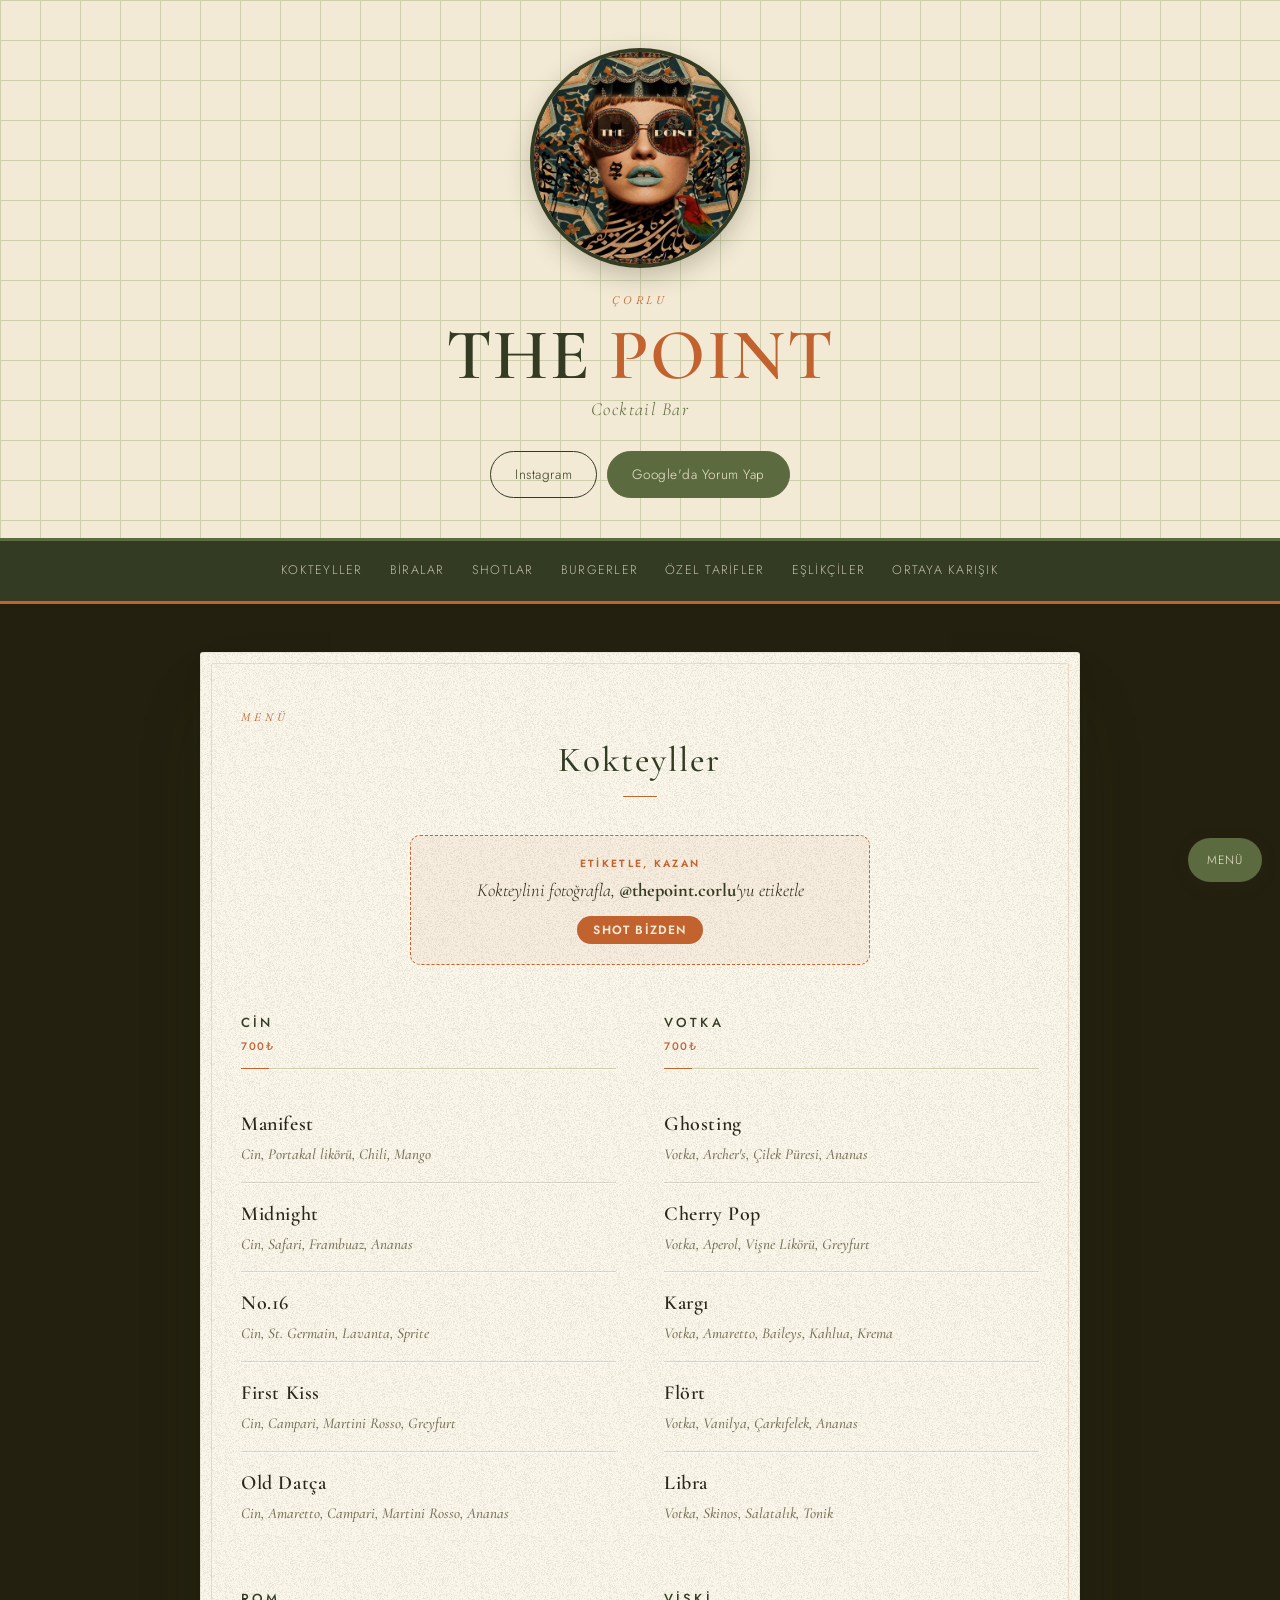
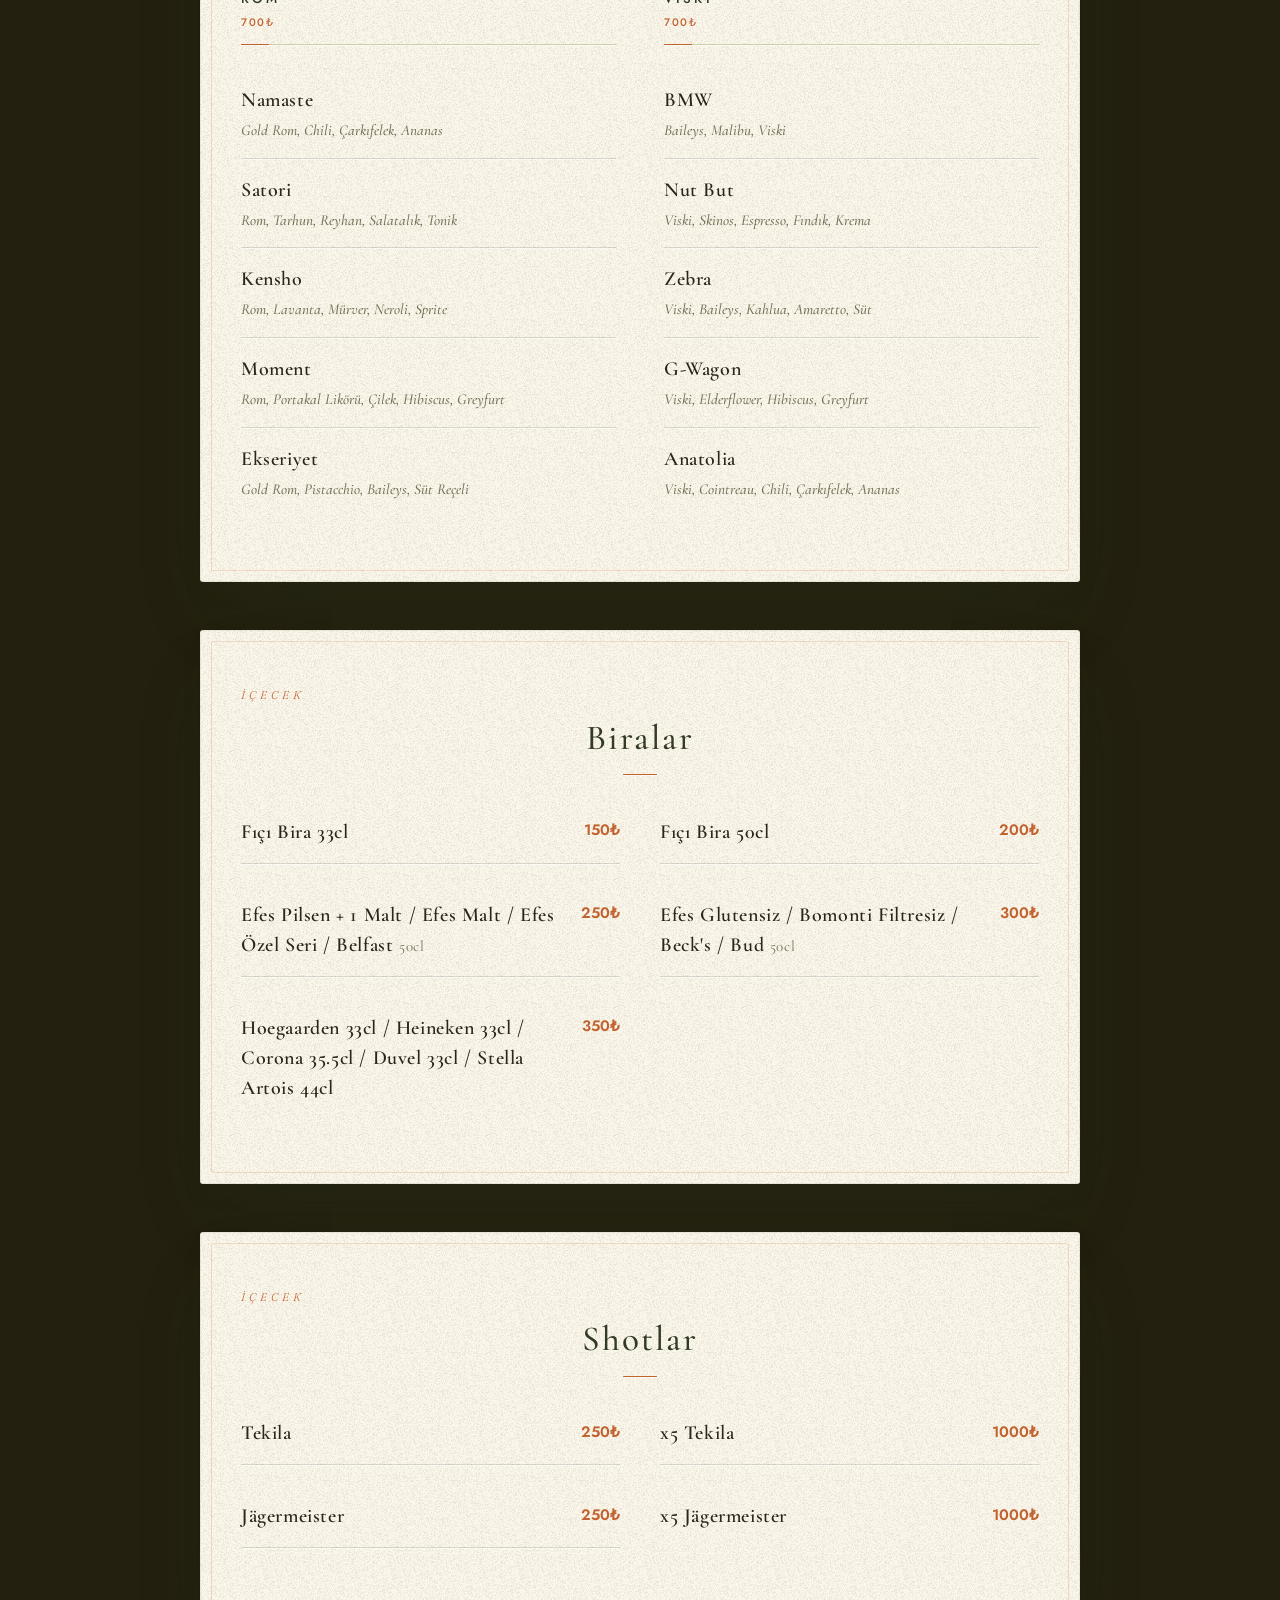
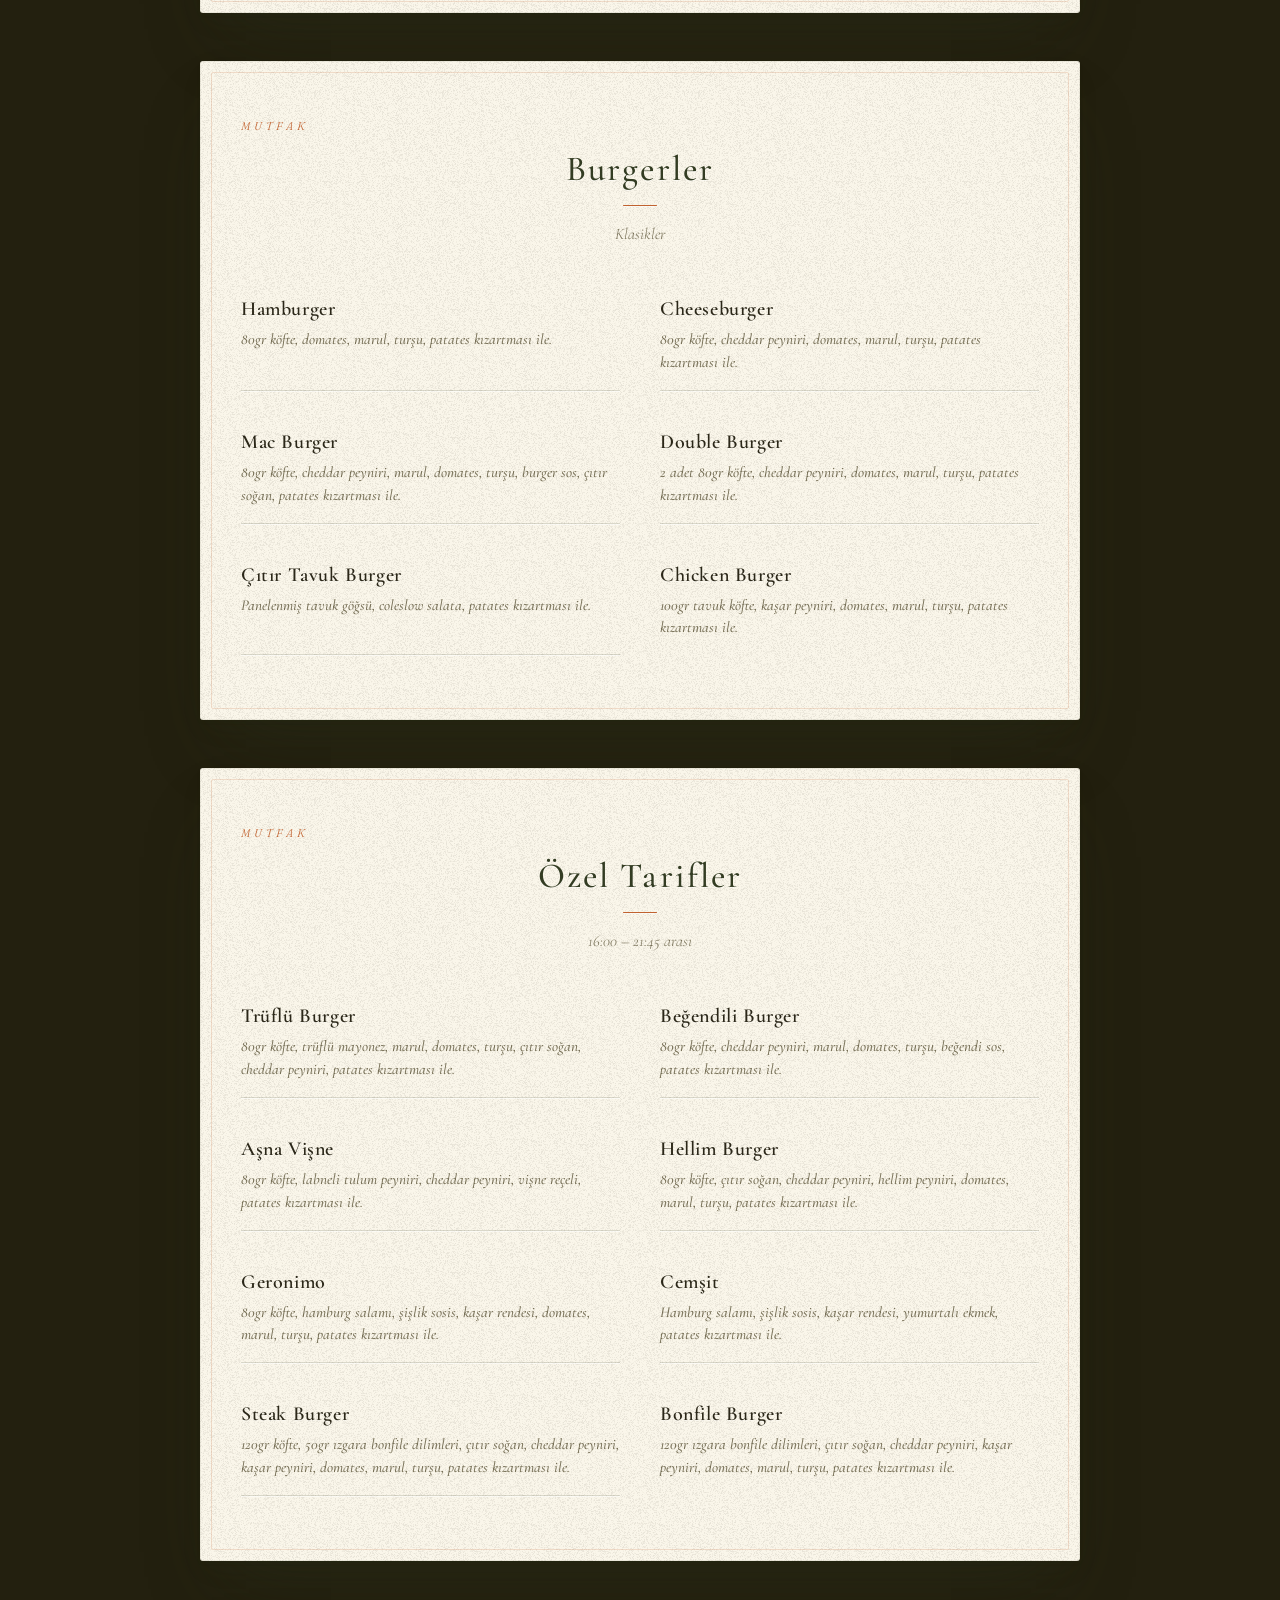
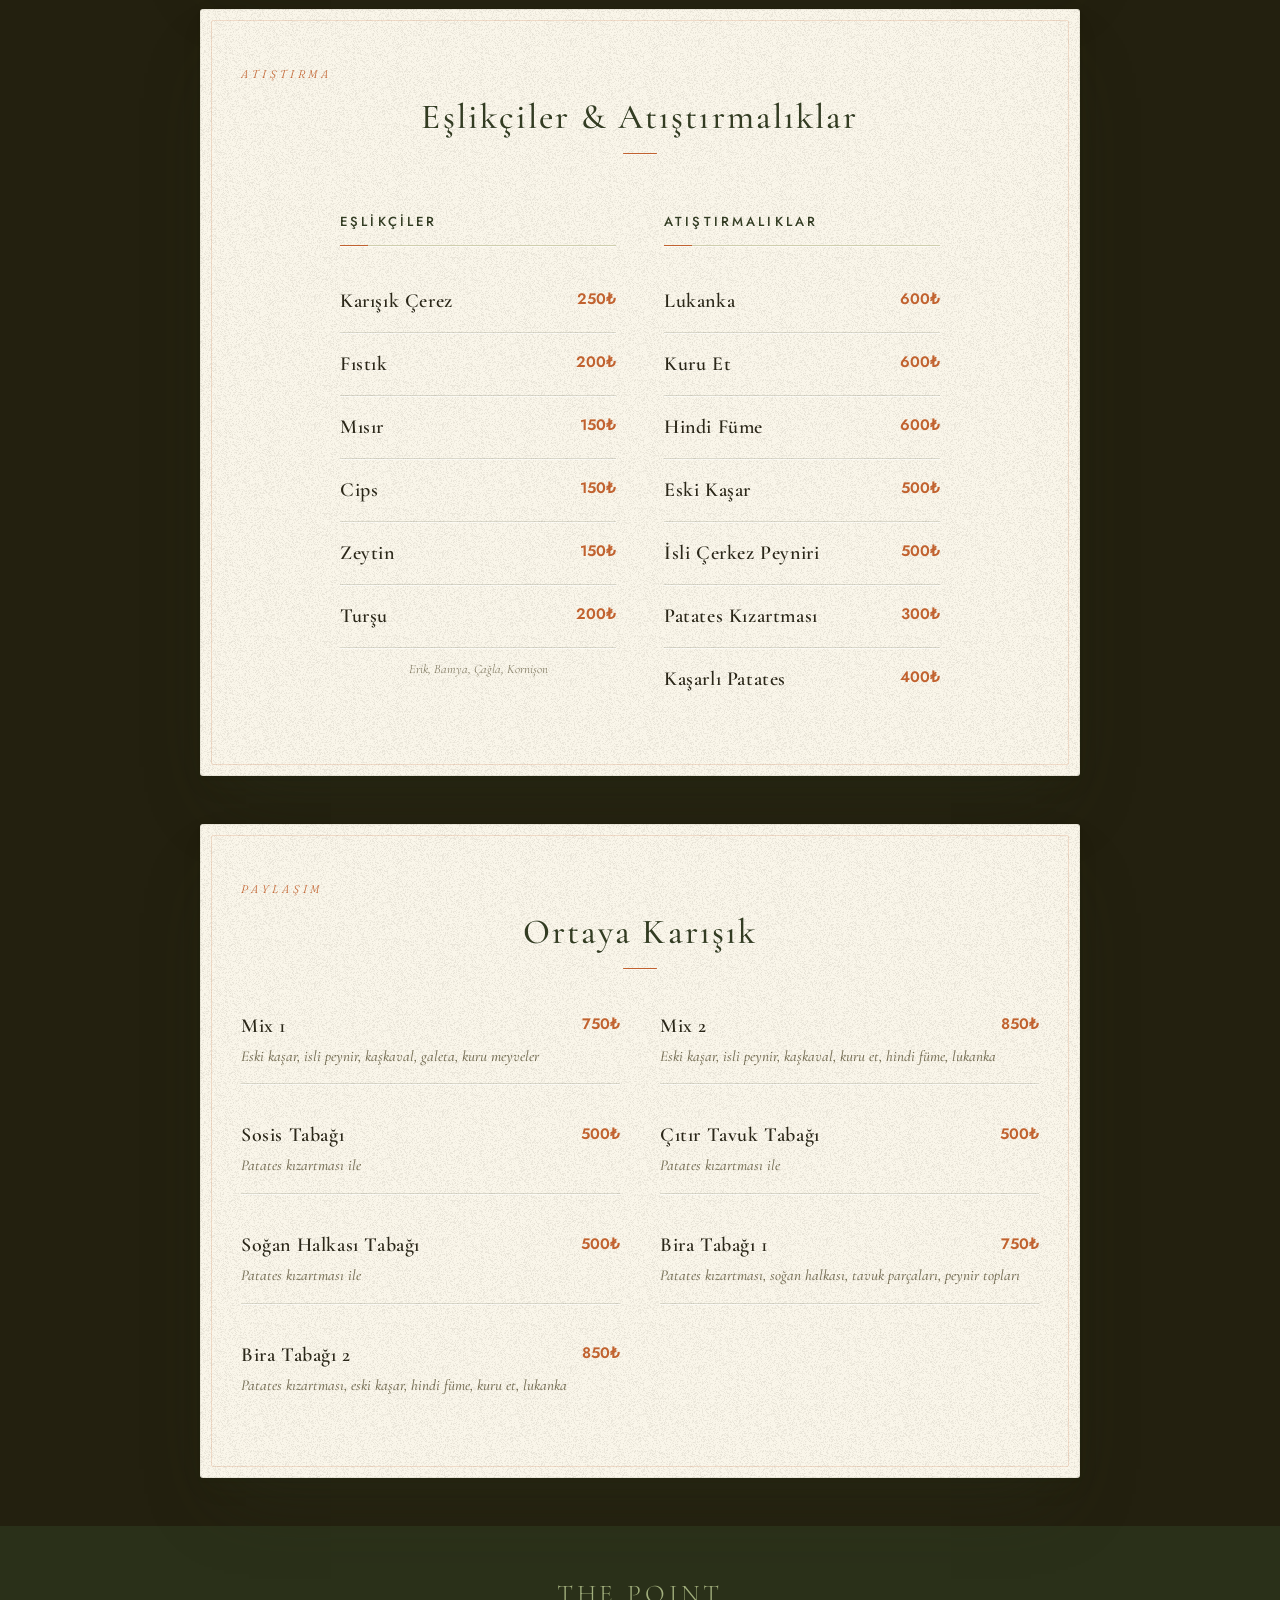
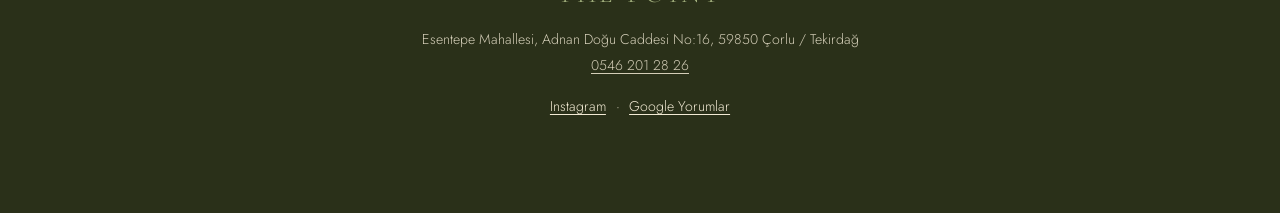
==== index.html @ b019fc1b "Instagram etiketleme satirini dikkat cekici rozet haline getir" ====
<!DOCTYPE html>
<html lang="tr">
<head>
<meta charset="UTF-8">
<meta name="viewport" content="width=device-width, initial-scale=1.0">
<title>The Point | Çorlu</title>
<meta name="description" content="The Point Cocktail Bar - Çorlu. Menü, kokteyller ve burgerler.">
<link rel="icon" type="image/jpeg" href="images/favicon-180.jpg">
<link rel="apple-touch-icon" href="images/favicon-180.jpg">
<link rel="preconnect" href="https://fonts.googleapis.com">
<link rel="preconnect" href="https://fonts.gstatic.com" crossorigin>
<link href="https://fonts.googleapis.com/css2?family=Cormorant+Garamond:wght@500;600;700&family=Fraunces:ital,wght@1,500&family=Jost:wght@300;400;500;600&display=swap" rel="stylesheet">
<link rel="stylesheet" href="style.css">
</head>
<body>

<header class="hero">
  <div class="hero-inner">
    <img class="hero-logo" src="images/logo-512.jpg" alt="The Point Cocktail Bar logosu" width="220" height="220">
    <p class="eyebrow">Çorlu</p>
    <h1>THE <span>POINT</span></h1>
    <p class="tagline">Cocktail Bar</p>
    <div class="hero-links">
      <a href="https://www.instagram.com/thepoint.corlu" target="_blank" rel="noopener" class="pill">Instagram</a>
      <a href="https://www.google.com/maps?cid=3169288846046193105" target="_blank" rel="noopener" class="pill pill-gold">Google'da Yorum Yap</a>
    </div>
  </div>
</header>

<nav class="menu-nav" id="menu-nav">
  <a href="#kokteyller">Kokteyller</a>
  <a href="#biralar">Biralar</a>
  <a href="#shotlar">Shotlar</a>
  <a href="#burgerler">Burgerler</a>
  <a href="#ozel-tarifler">Özel Tarifler</a>
  <a href="#atistirmalik">Eşlikçiler</a>
  <a href="#karisik">Ortaya Karışık</a>
</nav>

<main>

  <section id="kokteyller" class="menu-section menu-card">
    <p class="eyebrow section-eyebrow">Menü</p>
    <h2>Kokteyller</h2>

    <a class="ig-callout" href="https://www.instagram.com/thepoint.corlu" target="_blank" rel="noopener">
      <span class="ig-callout-kicker">Etiketle, Kazan</span>
      <span class="ig-callout-main">Kokteylini fotoğrafla, <strong>@thepoint.corlu</strong>'yu etiketle</span>
      <span class="ig-callout-prize">Shot bizden</span>
    </a>

    <div class="cat-grid">
      <div class="cat">
        <h3>Cin <span class="cat-price">700₺</span></h3>
        <div class="item"><h4>Manifest</h4><p>Cin, Portakal likörü, Chili, Mango</p></div>
        <div class="item"><h4>Midnight</h4><p>Cin, Safari, Frambuaz, Ananas</p></div>
        <div class="item"><h4>No.16</h4><p>Cin, St. Germain, Lavanta, Sprite</p></div>
        <div class="item"><h4>First Kiss</h4><p>Cin, Campari, Martini Rosso, Greyfurt</p></div>
        <div class="item"><h4>Old Datça</h4><p>Cin, Amaretto, Campari, Martini Rosso, Ananas</p></div>
      </div>

      <div class="cat">
        <h3>Votka <span class="cat-price">700₺</span></h3>
        <div class="item"><h4>Ghosting</h4><p>Votka, Archer's, Çilek Püresi, Ananas</p></div>
        <div class="item"><h4>Cherry Pop</h4><p>Votka, Aperol, Vişne Likörü, Greyfurt</p></div>
        <div class="item"><h4>Kargı</h4><p>Votka, Amaretto, Baileys, Kahlua, Krema</p></div>
        <div class="item"><h4>Flört</h4><p>Votka, Vanilya, Çarkıfelek, Ananas</p></div>
        <div class="item"><h4>Libra</h4><p>Votka, Skinos, Salatalık, Tonik</p></div>
      </div>

      <div class="cat">
        <h3>Rom <span class="cat-price">700₺</span></h3>
        <div class="item"><h4>Namaste</h4><p>Gold Rom, Chili, Çarkıfelek, Ananas</p></div>
        <div class="item"><h4>Satori</h4><p>Rom, Tarhun, Reyhan, Salatalık, Tonik</p></div>
        <div class="item"><h4>Kensho</h4><p>Rom, Lavanta, Mürver, Neroli, Sprite</p></div>
        <div class="item"><h4>Moment</h4><p>Rom, Portakal Likörü, Çilek, Hibiscus, Greyfurt</p></div>
        <div class="item"><h4>Ekseriyet</h4><p>Gold Rom, Pistacchio, Baileys, Süt Reçeli</p></div>
      </div>

      <div class="cat">
        <h3>Viski <span class="cat-price">700₺</span></h3>
        <div class="item"><h4>BMW</h4><p>Baileys, Malibu, Viski</p></div>
        <div class="item"><h4>Nut But</h4><p>Viski, Skinos, Espresso, Fındık, Krema</p></div>
        <div class="item"><h4>Zebra</h4><p>Viski, Baileys, Kahlua, Amaretto, Süt</p></div>
        <div class="item"><h4>G-Wagon</h4><p>Viski, Elderflower, Hibiscus, Greyfurt</p></div>
        <div class="item"><h4>Anatolia</h4><p>Viski, Cointreau, Chili, Çarkıfelek, Ananas</p></div>
      </div>
    </div>
  </section>

  <section id="biralar" class="menu-section menu-card">
    <p class="eyebrow section-eyebrow">İçecek</p>
    <h2>Biralar</h2>
    <div class="list-grid">
      <div class="item item-row"><h4>Fıçı Bira 33cl</h4><span class="price">150₺</span></div>
      <div class="item item-row"><h4>Fıçı Bira 50cl</h4><span class="price">200₺</span></div>
      <div class="item item-row"><h4>Efes Pilsen + 1 Malt / Efes Malt / Efes Özel Seri / Belfast <small>50cl</small></h4><span class="price">250₺</span></div>
      <div class="item item-row"><h4>Efes Glutensiz / Bomonti Filtresiz / Beck's / Bud <small>50cl</small></h4><span class="price">300₺</span></div>
      <div class="item item-row"><h4>Hoegaarden 33cl / Heineken 33cl / Corona 35.5cl / Duvel 33cl / Stella Artois 44cl</h4><span class="price">350₺</span></div>
    </div>
  </section>

  <section id="shotlar" class="menu-section menu-card">
    <p class="eyebrow section-eyebrow">İçecek</p>
    <h2>Shotlar</h2>
    <div class="list-grid">
      <div class="item item-row"><h4>Tekila</h4><span class="price">250₺</span></div>
      <div class="item item-row"><h4>x5 Tekila</h4><span class="price">1000₺</span></div>
      <div class="item item-row"><h4>Jägermeister</h4><span class="price">250₺</span></div>
      <div class="item item-row"><h4>x5 Jägermeister</h4><span class="price">1000₺</span></div>
    </div>
  </section>

  <section id="burgerler" class="menu-section menu-card">
    <p class="eyebrow section-eyebrow">Mutfak</p>
    <h2>Burgerler</h2>
    <p class="section-sub">Klasikler</p>
    <div class="list-grid">
      <div class="item"><h4>Hamburger</h4><p>80gr köfte, domates, marul, turşu, patates kızartması ile.</p></div>
      <div class="item"><h4>Cheeseburger</h4><p>80gr köfte, cheddar peyniri, domates, marul, turşu, patates kızartması ile.</p></div>
      <div class="item"><h4>Mac Burger</h4><p>80gr köfte, cheddar peyniri, marul, domates, turşu, burger sos, çıtır soğan, patates kızartması ile.</p></div>
      <div class="item"><h4>Double Burger</h4><p>2 adet 80gr köfte, cheddar peyniri, domates, marul, turşu, patates kızartması ile.</p></div>
      <div class="item"><h4>Çıtır Tavuk Burger</h4><p>Panelenmiş tavuk göğsü, coleslow salata, patates kızartması ile.</p></div>
      <div class="item"><h4>Chicken Burger</h4><p>100gr tavuk köfte, kaşar peyniri, domates, marul, turşu, patates kızartması ile.</p></div>
    </div>
  </section>

  <section id="ozel-tarifler" class="menu-section menu-card">
    <p class="eyebrow section-eyebrow">Mutfak</p>
    <h2>Özel Tarifler</h2>
    <p class="section-sub">16:00 – 21:45 arası</p>
    <div class="list-grid">
      <div class="item"><h4>Trüflü Burger</h4><p>80gr köfte, trüflü mayonez, marul, domates, turşu, çıtır soğan, cheddar peyniri, patates kızartması ile.</p></div>
      <div class="item"><h4>Beğendili Burger</h4><p>80gr köfte, cheddar peyniri, marul, domates, turşu, beğendi sos, patates kızartması ile.</p></div>
      <div class="item"><h4>Aşna Vişne</h4><p>80gr köfte, labneli tulum peyniri, cheddar peyniri, vişne reçeli, patates kızartması ile.</p></div>
      <div class="item"><h4>Hellim Burger</h4><p>80gr köfte, çıtır soğan, cheddar peyniri, hellim peyniri, domates, marul, turşu, patates kızartması ile.</p></div>
      <div class="item"><h4>Geronimo</h4><p>80gr köfte, hamburg salamı, şişlik sosis, kaşar rendesi, domates, marul, turşu, patates kızartması ile.</p></div>
      <div class="item"><h4>Cemşit</h4><p>Hamburg salamı, şişlik sosis, kaşar rendesi, yumurtalı ekmek, patates kızartması ile.</p></div>
      <div class="item"><h4>Steak Burger</h4><p>120gr köfte, 50gr ızgara bonfile dilimleri, çıtır soğan, cheddar peyniri, kaşar peyniri, domates, marul, turşu, patates kızartması ile.</p></div>
      <div class="item"><h4>Bonfile Burger</h4><p>120gr ızgara bonfile dilimleri, çıtır soğan, cheddar peyniri, kaşar peyniri, domates, marul, turşu, patates kızartması ile.</p></div>
    </div>
  </section>

  <section id="atistirmalik" class="menu-section menu-card">
    <p class="eyebrow section-eyebrow">Atıştırma</p>
    <h2>Eşlikçiler &amp; Atıştırmalıklar</h2>
    <div class="cat-grid two-col">
      <div class="cat">
        <h3>Eşlikçiler</h3>
        <div class="item item-row"><h4>Karışık Çerez</h4><span class="price">250₺</span></div>
        <div class="item item-row"><h4>Fıstık</h4><span class="price">200₺</span></div>
        <div class="item item-row"><h4>Mısır</h4><span class="price">150₺</span></div>
        <div class="item item-row"><h4>Cips</h4><span class="price">150₺</span></div>
        <div class="item item-row"><h4>Zeytin</h4><span class="price">150₺</span></div>
        <div class="item item-row"><h4>Turşu</h4><span class="price">200₺</span></div>
        <p class="section-sub" style="margin-top:0.75rem;font-size:0.8rem;">Erik, Bamya, Çağla, Kornişon</p>
      </div>
      <div class="cat">
        <h3>Atıştırmalıklar</h3>
        <div class="item item-row"><h4>Lukanka</h4><span class="price">600₺</span></div>
        <div class="item item-row"><h4>Kuru Et</h4><span class="price">600₺</span></div>
        <div class="item item-row"><h4>Hindi Füme</h4><span class="price">600₺</span></div>
        <div class="item item-row"><h4>Eski Kaşar</h4><span class="price">500₺</span></div>
        <div class="item item-row"><h4>İsli Çerkez Peyniri</h4><span class="price">500₺</span></div>
        <div class="item item-row"><h4>Patates Kızartması</h4><span class="price">300₺</span></div>
        <div class="item item-row"><h4>Kaşarlı Patates</h4><span class="price">400₺</span></div>
      </div>
    </div>
  </section>

  <section id="karisik" class="menu-section menu-card">
    <p class="eyebrow section-eyebrow">Paylaşım</p>
    <h2>Ortaya Karışık</h2>
    <div class="list-grid">
      <div class="item"><div class="item-row"><h4>Mix 1</h4><span class="price">750₺</span></div><p>Eski kaşar, isli peynir, kaşkaval, galeta, kuru meyveler</p></div>
      <div class="item"><div class="item-row"><h4>Mix 2</h4><span class="price">850₺</span></div><p>Eski kaşar, isli peynir, kaşkaval, kuru et, hindi füme, lukanka</p></div>
      <div class="item"><div class="item-row"><h4>Sosis Tabağı</h4><span class="price">500₺</span></div><p>Patates kızartması ile</p></div>
      <div class="item"><div class="item-row"><h4>Çıtır Tavuk Tabağı</h4><span class="price">500₺</span></div><p>Patates kızartması ile</p></div>
      <div class="item"><div class="item-row"><h4>Soğan Halkası Tabağı</h4><span class="price">500₺</span></div><p>Patates kızartması ile</p></div>
      <div class="item"><div class="item-row"><h4>Bira Tabağı 1</h4><span class="price">750₺</span></div><p>Patates kızartması, soğan halkası, tavuk parçaları, peynir topları</p></div>
      <div class="item"><div class="item-row"><h4>Bira Tabağı 2</h4><span class="price">850₺</span></div><p>Patates kızartması, eski kaşar, hindi füme, kuru et, lukanka</p></div>
    </div>
  </section>

</main>

<footer>
  <p class="footer-name">THE POINT</p>
  <p>Esentepe Mahallesi, Adnan Doğu Caddesi No:16, 59850 Çorlu / Tekirdağ</p>
  <p><a href="tel:+905462012826">0546 201 28 26</a></p>
  <div class="footer-links">
    <a href="https://www.instagram.com/thepoint.corlu" target="_blank" rel="noopener">Instagram</a>
    <span>·</span>
    <a href="https://www.google.com/maps?cid=3169288846046193105" target="_blank" rel="noopener">Google Yorumlar</a>
  </div>
</footer>

<a href="#menu-nav" class="back-top" aria-label="Menüye dön">Menü</a>

</body>
</html>
---- style.css ----
:root {
  --cream: #f2ead4;
  --grid-line: #cfceac;
  --olive: #5c6a3f;
  --olive-dark: #333c22;
  --olive-deep: #2a3019;
  --terracotta: #c1622f;
  --terracotta-bright: #d97a44;
  --sage: #b7c68f;
  --ink: #2b2718;
  --muted: #766f56;
  --table: #23200f;
  --table-light: #322c19;
}

* { box-sizing: border-box; margin: 0; padding: 0; }

html { scroll-behavior: smooth; }

body {
  background-color: var(--table);
  background-image: radial-gradient(ellipse 900px 700px at 50% 0%, var(--table-light), var(--table) 70%);
  background-attachment: fixed;
  color: var(--ink);
  font-family: 'Jost', sans-serif;
  font-weight: 300;
  line-height: 1.5;
  overflow-x: hidden;
}

h1, h2, h3, h4 {
  font-family: 'Cormorant Garamond', serif;
  font-weight: 600;
  letter-spacing: 0.02em;
}

a { color: inherit; text-decoration: none; }

img { max-width: 100%; display: block; }

/* Hero */
.hero {
  padding: 3rem 1.25rem 2.5rem;
  text-align: center;
  background-image:
    linear-gradient(var(--grid-line) 1px, transparent 1px),
    linear-gradient(90deg, var(--grid-line) 1px, transparent 1px);
  background-size: 40px 40px;
  background-color: var(--cream);
  border-bottom: 3px solid var(--olive);
}

.hero-inner { max-width: 640px; margin: 0 auto; }

.hero-logo {
  width: min(220px, 60vw);
  height: auto;
  aspect-ratio: 1 / 1;
  object-fit: cover;
  border-radius: 50%;
  border: 4px solid var(--olive-dark);
  box-shadow: 0 8px 24px rgba(43,39,24,0.25);
  margin: 0 auto 1.5rem;
}

.eyebrow {
  color: var(--terracotta);
  text-transform: uppercase;
  letter-spacing: 0.35em;
  font-size: 0.7rem;
  margin-bottom: 0.75rem;
  font-family: 'Fraunces', serif;
  font-style: italic;
}

.hero h1 {
  font-size: clamp(2.6rem, 11vw, 4.5rem);
  color: var(--olive-dark);
  line-height: 0.95;
}

.hero h1 span { color: var(--terracotta); }

.tagline {
  font-family: 'Cormorant Garamond', serif;
  font-style: italic;
  font-size: 1.15rem;
  color: var(--olive);
  margin-top: 0.4rem;
  letter-spacing: 0.08em;
}

.hero-links {
  margin-top: 1.75rem;
  display: flex;
  flex-wrap: wrap;
  gap: 0.65rem;
  justify-content: center;
}

.pill {
  padding: 0.75rem 1.5rem;
  border: 1.5px solid var(--olive-dark);
  border-radius: 999px;
  font-size: 0.85rem;
  letter-spacing: 0.04em;
  color: var(--olive-dark);
  background: transparent;
  transition: background 0.2s, color 0.2s;
  min-height: 44px;
  display: inline-flex;
  align-items: center;
}

.pill:hover, .pill:active { background: var(--olive-dark); color: var(--cream); }

.pill-gold {
  background: var(--olive);
  color: var(--cream);
  border-color: var(--olive);
}

.pill-gold:hover, .pill-gold:active { background: var(--olive-dark); border-color: var(--olive-dark); }

/* Nav */
.menu-nav {
  position: sticky;
  top: 0;
  z-index: 10;
  display: flex;
  gap: 1.5rem;
  justify-content: flex-start;
  align-items: center;
  flex-wrap: nowrap;
  overflow-x: auto;
  -webkit-overflow-scrolling: touch;
  padding: 0.9rem 1.25rem;
  background: var(--olive-dark);
  border-bottom: 3px solid var(--terracotta);
  font-size: 0.78rem;
  text-transform: uppercase;
  letter-spacing: 0.1em;
  scrollbar-width: none;
}

@media (min-width: 700px) {
  .menu-nav { justify-content: center; }
}

.menu-nav::-webkit-scrollbar { display: none; }

.menu-nav a {
  color: var(--cream);
  opacity: 0.75;
  transition: opacity 0.2s, color 0.2s;
  white-space: nowrap;
  padding: 0.4rem 0.1rem;
}

.menu-nav a:hover, .menu-nav a:active { opacity: 1; color: var(--cream); }

/* Sections */
.menu-section {
  padding: 3rem 1.25rem;
  max-width: 1000px;
  margin: 0 auto;
  scroll-margin-top: 6.5rem;
}

.menu-section h2 {
  font-size: clamp(1.7rem, 6vw, 2.2rem);
  color: var(--olive-dark);
  text-align: center;
  margin-bottom: 0.4rem;
  position: relative;
  padding-bottom: 0.6rem;
}

.menu-section h2::after {
  content: "";
  display: block;
  width: 50px;
  height: 3px;
  background: var(--terracotta);
  margin: 0.6rem auto 0;
  border-radius: 2px;
}

.section-sub {
  text-align: center;
  color: var(--muted);
  font-style: italic;
  font-family: 'Cormorant Garamond', serif;
  margin-bottom: 2rem;
}

.ig-callout {
  display: flex;
  flex-direction: column;
  align-items: center;
  gap: 0.4rem;
  text-align: center;
  margin: 1.75rem auto 0;
  max-width: 460px;
  padding: 1.25rem 1.75rem;
  border: 1px dashed var(--terracotta);
  border-radius: 10px;
  background: rgba(193, 98, 47, 0.06);
  text-decoration: none;
  transition: background 0.2s, border-style 0.2s, transform 0.2s;
}

.ig-callout:hover {
  background: rgba(193, 98, 47, 0.11);
  border-style: solid;
  transform: translateY(-1px);
}

.ig-callout-kicker {
  font-family: 'Jost', sans-serif;
  font-weight: 600;
  font-size: 0.65rem;
  letter-spacing: 0.22em;
  text-transform: uppercase;
  color: var(--terracotta);
}

.ig-callout-main {
  font-family: 'Cormorant Garamond', serif;
  font-style: italic;
  font-size: 1.15rem;
  color: var(--ink);
  line-height: 1.4;
}

.ig-callout-main strong {
  font-style: normal;
  font-weight: 700;
  color: var(--olive-dark);
}

.ig-callout-prize {
  font-family: 'Jost', sans-serif;
  font-weight: 600;
  font-size: 0.75rem;
  letter-spacing: 0.1em;
  text-transform: uppercase;
  color: var(--cream);
  background: var(--terracotta);
  padding: 0.3rem 1rem;
  border-radius: 999px;
  margin-top: 0.4rem;
}

.cat-grid {
  display: grid;
  grid-template-columns: repeat(auto-fit, minmax(260px, 1fr));
  gap: 2rem;
  margin-top: 2.25rem;
}

.cat-grid.two-col { grid-template-columns: 1fr; max-width: 600px; margin-left: auto; margin-right: auto; }

@media (min-width: 480px) {
  .cat-grid.two-col { grid-template-columns: repeat(2, minmax(200px, 1fr)); }
}

.cat {
  background: var(--cream);
  border: 1.5px solid var(--olive);
  border-radius: 12px;
  padding: 1.25rem 1.4rem;
}

.cat h3 {
  color: var(--olive-dark);
  font-size: 1.25rem;
  border-bottom: 1px dashed var(--grid-line);
  padding-bottom: 0.5rem;
  margin-bottom: 0.75rem;
  display: flex;
  align-items: baseline;
  justify-content: space-between;
  gap: 0.5rem;
}

.cat-price {
  font-family: 'Jost', sans-serif;
  font-weight: 500;
  font-size: 0.8rem;
  color: var(--terracotta);
  border: 1px solid var(--terracotta);
  border-radius: 999px;
  padding: 0.15rem 0.6rem;
  white-space: nowrap;
}

.item-row {
  display: flex;
  align-items: flex-start;
  justify-content: space-between;
  gap: 0.75rem;
}

.price { padding-top: 0.15rem; }

.item-row h4 { flex: 1; }

.price {
  font-family: 'Jost', sans-serif;
  font-weight: 600;
  color: var(--terracotta);
  font-size: 0.95rem;
  white-space: nowrap;
}

.item h4 small { font-weight: 400; color: var(--muted); font-size: 0.75em; }

.list-grid {
  display: grid;
  grid-template-columns: repeat(auto-fit, minmax(270px, 1fr));
  gap: 1.25rem 2.5rem;
  margin-top: 1rem;
}

.item { padding: 0.55rem 0; border-bottom: 1px dashed var(--grid-line); }
.cat .item:last-child, .list-grid .item:last-child { border-bottom: none; }

.item h4 {
  color: var(--ink);
  font-size: 1.1rem;
  font-weight: 600;
}

.item p {
  color: var(--muted);
  font-size: 0.87rem;
  margin-top: 0.15rem;
}

.cat .item p { margin-top: 0; }

/* Footer */
footer {
  text-align: center;
  padding: 2.75rem 1.25rem 6rem;
  color: var(--cream);
  background: var(--olive-deep);
  font-size: 0.88rem;
}

.footer-name {
  font-family: 'Cormorant Garamond', serif;
  color: var(--sage);
  font-size: 1.6rem;
  letter-spacing: 0.15em;
  margin-bottom: 1rem;
}

footer p { opacity: 0.85; margin-top: 0.3rem; }

footer a { text-decoration: underline; text-underline-offset: 3px; opacity: 1; }

.footer-links {
  margin-top: 1.25rem;
  display: flex;
  gap: 0.6rem;
  justify-content: center;
  flex-wrap: wrap;
}

.back-top {
  position: fixed;
  bottom: 1.1rem;
  right: 1.1rem;
  background: var(--olive);
  color: var(--cream);
  padding: 0.65rem 1.2rem;
  border-radius: 999px;
  font-size: 0.75rem;
  text-transform: uppercase;
  letter-spacing: 0.08em;
  box-shadow: 0 4px 14px rgba(43,39,24,0.35);
  min-height: 44px;
  display: inline-flex;
  align-items: center;
}

/* Menu card: paper texture, engraved rules, soft elevation */
.menu-card {
  --paper: #faf6ea;
  background-color: var(--paper);
  background-image: url("[data-uri]");
  background-repeat: repeat;
  background-size: 128px 128px;
  max-width: 880px;
  margin: 3rem auto;
  padding: 3.5rem 2.5rem 4rem;
  border-radius: 3px;
  border: 1px solid rgba(51, 60, 34, 0.08);
  box-shadow:
    0 2px 4px rgba(42, 48, 25, 0.06),
    0 12px 24px -8px rgba(42, 48, 25, 0.16),
    0 40px 70px -24px rgba(42, 48, 25, 0.38);
  position: relative;
}

.menu-card::before {
  content: "";
  position: absolute;
  inset: 10px;
  border: 1px solid rgba(193, 98, 47, 0.18);
  border-radius: 2px;
  pointer-events: none;
}

.menu-card .section-eyebrow {
  margin-bottom: 0.5rem;
}

.menu-card h2 {
  font-weight: 500;
  letter-spacing: 0.06em;
  text-shadow: 0 1px 0 rgba(255, 255, 255, 0.5);
}

.menu-card h2::after {
  width: 34px;
  height: 1px;
  background: var(--terracotta);
  box-shadow: 0 1px 0 rgba(255, 255, 255, 0.55);
}

.menu-card .section-sub {
  max-width: 420px;
  margin-left: auto;
  margin-right: auto;
}

.menu-card .cat-grid { gap: 3rem 3rem; margin-top: 3rem; }

.menu-card .cat {
  background: transparent;
  border: none;
  border-radius: 0;
  padding: 0;
}

.menu-card .cat h3 {
  display: block;
  border-bottom: none;
  text-transform: uppercase;
  font-family: 'Jost', sans-serif;
  font-weight: 500;
  font-size: 0.82rem;
  letter-spacing: 0.24em;
  color: var(--olive-dark);
  padding-bottom: 0.9rem;
  margin-bottom: 1.5rem;
  position: relative;
  text-shadow: 0 1px 0 rgba(255, 255, 255, 0.5);
}

.menu-card .cat h3::after {
  content: "";
  position: absolute;
  left: 0;
  bottom: 0;
  width: 100%;
  height: 1px;
  background: linear-gradient(90deg, var(--terracotta) 0%, var(--terracotta) 28px, var(--grid-line) 28px, var(--grid-line) 100%);
  box-shadow: 0 1px 0 rgba(255, 255, 255, 0.6);
}

.menu-card .cat-price {
  border: none;
  padding: 0;
  font-size: 0.68rem;
  letter-spacing: 0.16em;
  text-transform: uppercase;
  color: var(--terracotta);
  font-weight: 500;
  display: block;
  margin-top: 0.35rem;
}

.menu-card .item {
  border-bottom: 1px solid rgba(51, 60, 34, 0.16);
  box-shadow: 0 1px 0 rgba(255, 255, 255, 0.55);
  padding: 1rem 0;
  transition: padding-left 0.25s ease;
}

.menu-card .item:last-child { border-bottom: none; box-shadow: none; }

.menu-card .item h4 {
  font-family: 'Cormorant Garamond', serif;
  font-size: 1.25rem;
  font-weight: 600;
  letter-spacing: 0.03em;
  color: var(--ink);
  text-shadow: 0 1px 0 rgba(255, 255, 255, 0.4);
}

.menu-card .item p {
  font-family: 'Cormorant Garamond', serif;
  font-style: italic;
  font-weight: 500;
  color: var(--muted);
  font-size: 0.95rem;
  margin-top: 0.25rem;
}

@media (max-width: 640px) {
  .menu-card {
    margin: 2rem 0.75rem;
    padding: 2.5rem 1.5rem 3rem;
    box-shadow:
      0 2px 4px rgba(42, 48, 25, 0.06),
      0 8px 18px -6px rgba(42, 48, 25, 0.16),
      0 28px 50px -20px rgba(42, 48, 25, 0.34);
  }
  .menu-card::before { inset: 6px; }
}

@media (max-width: 420px) {
  .hero { padding: 2.25rem 1rem 2rem; }
  .menu-section { padding: 2.25rem 1rem; }
  .cat { padding: 1rem 1.1rem; }
  .hero-links { gap: 0.5rem; }
  .pill { padding: 0.7rem 1.2rem; font-size: 0.8rem; }
}
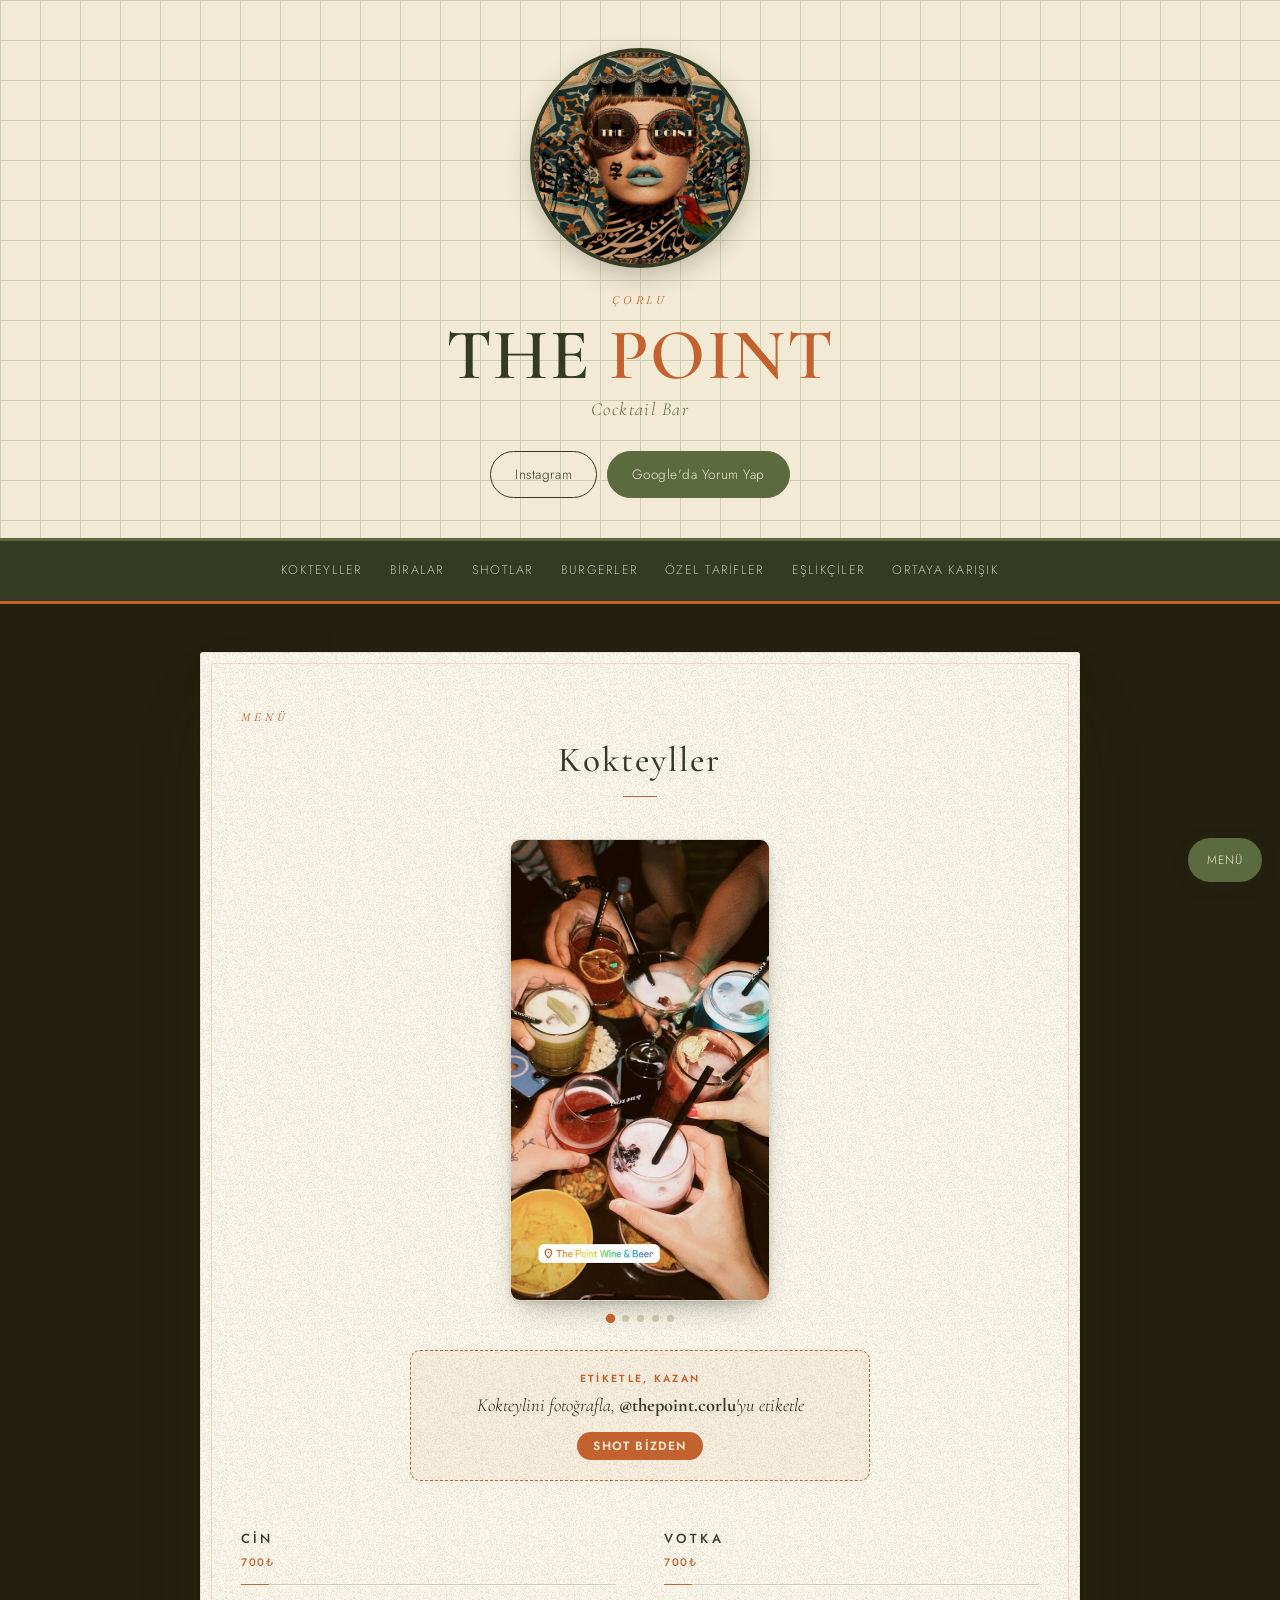
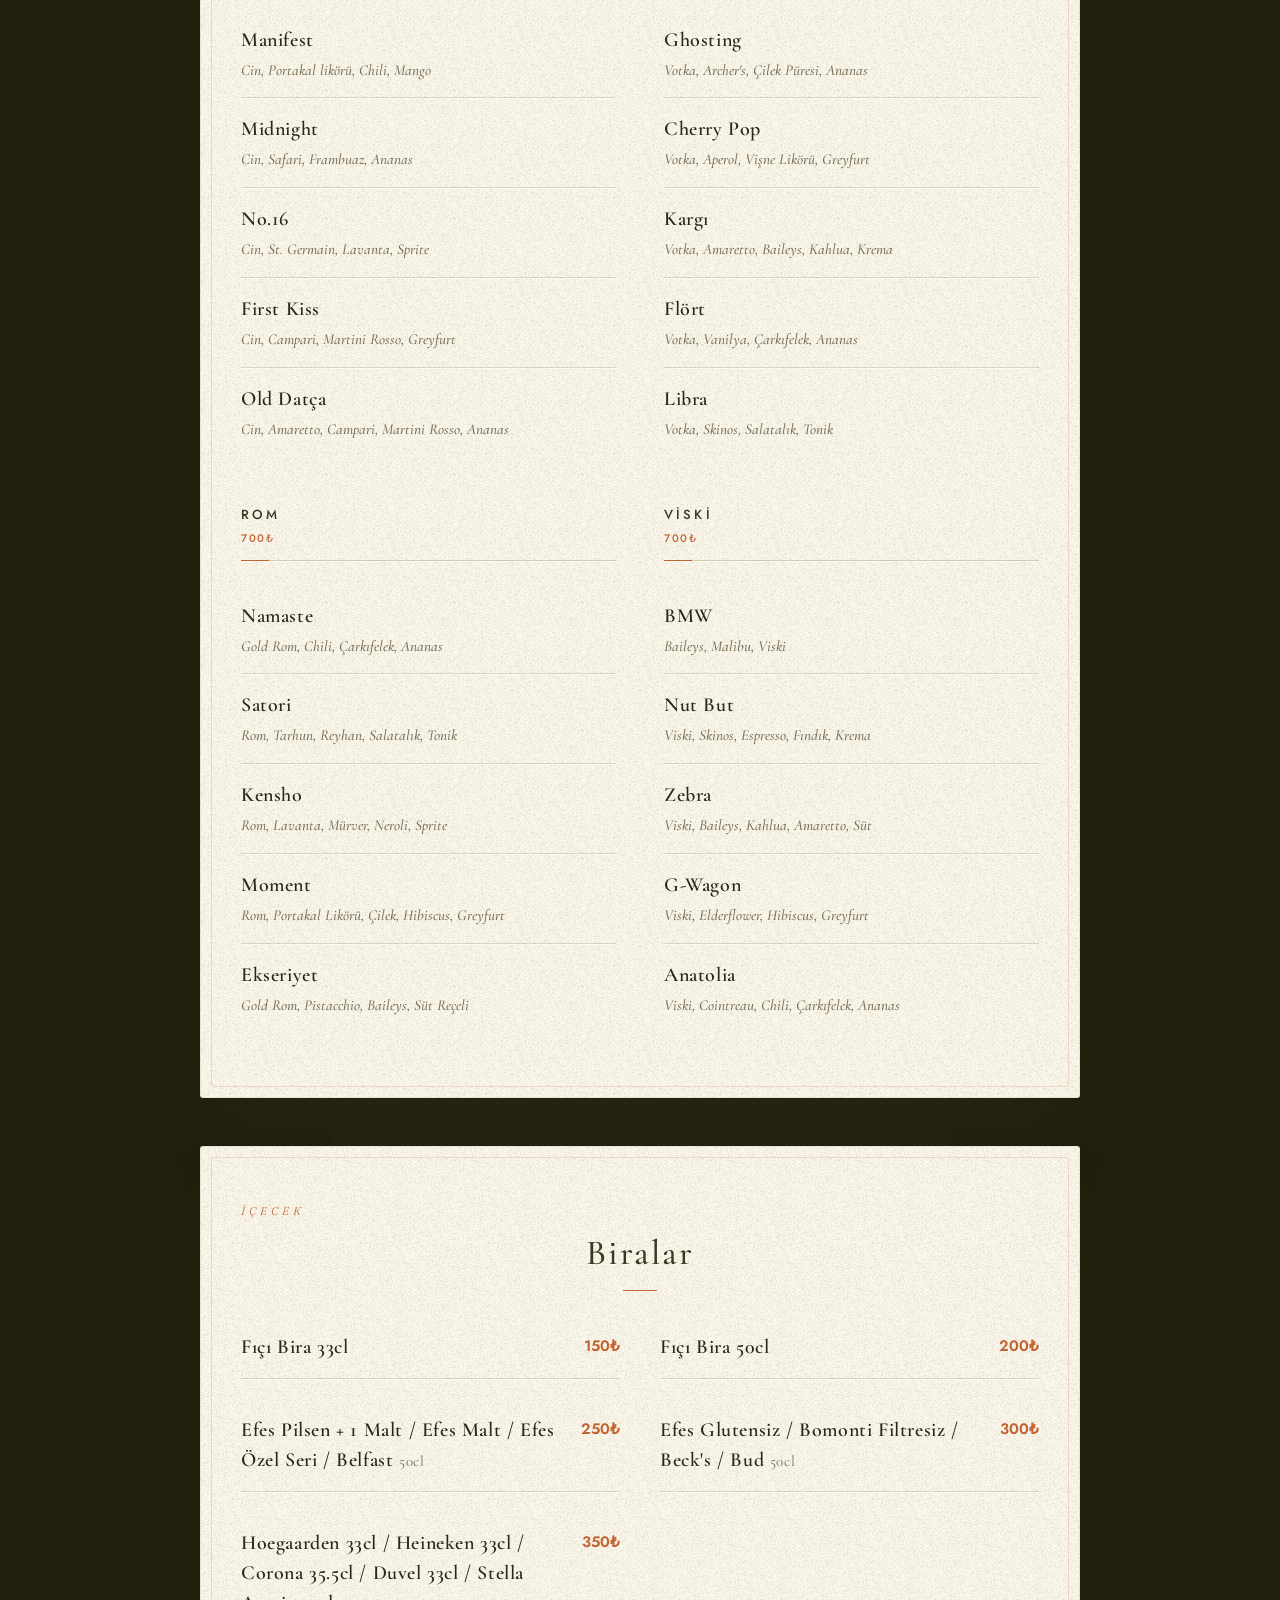
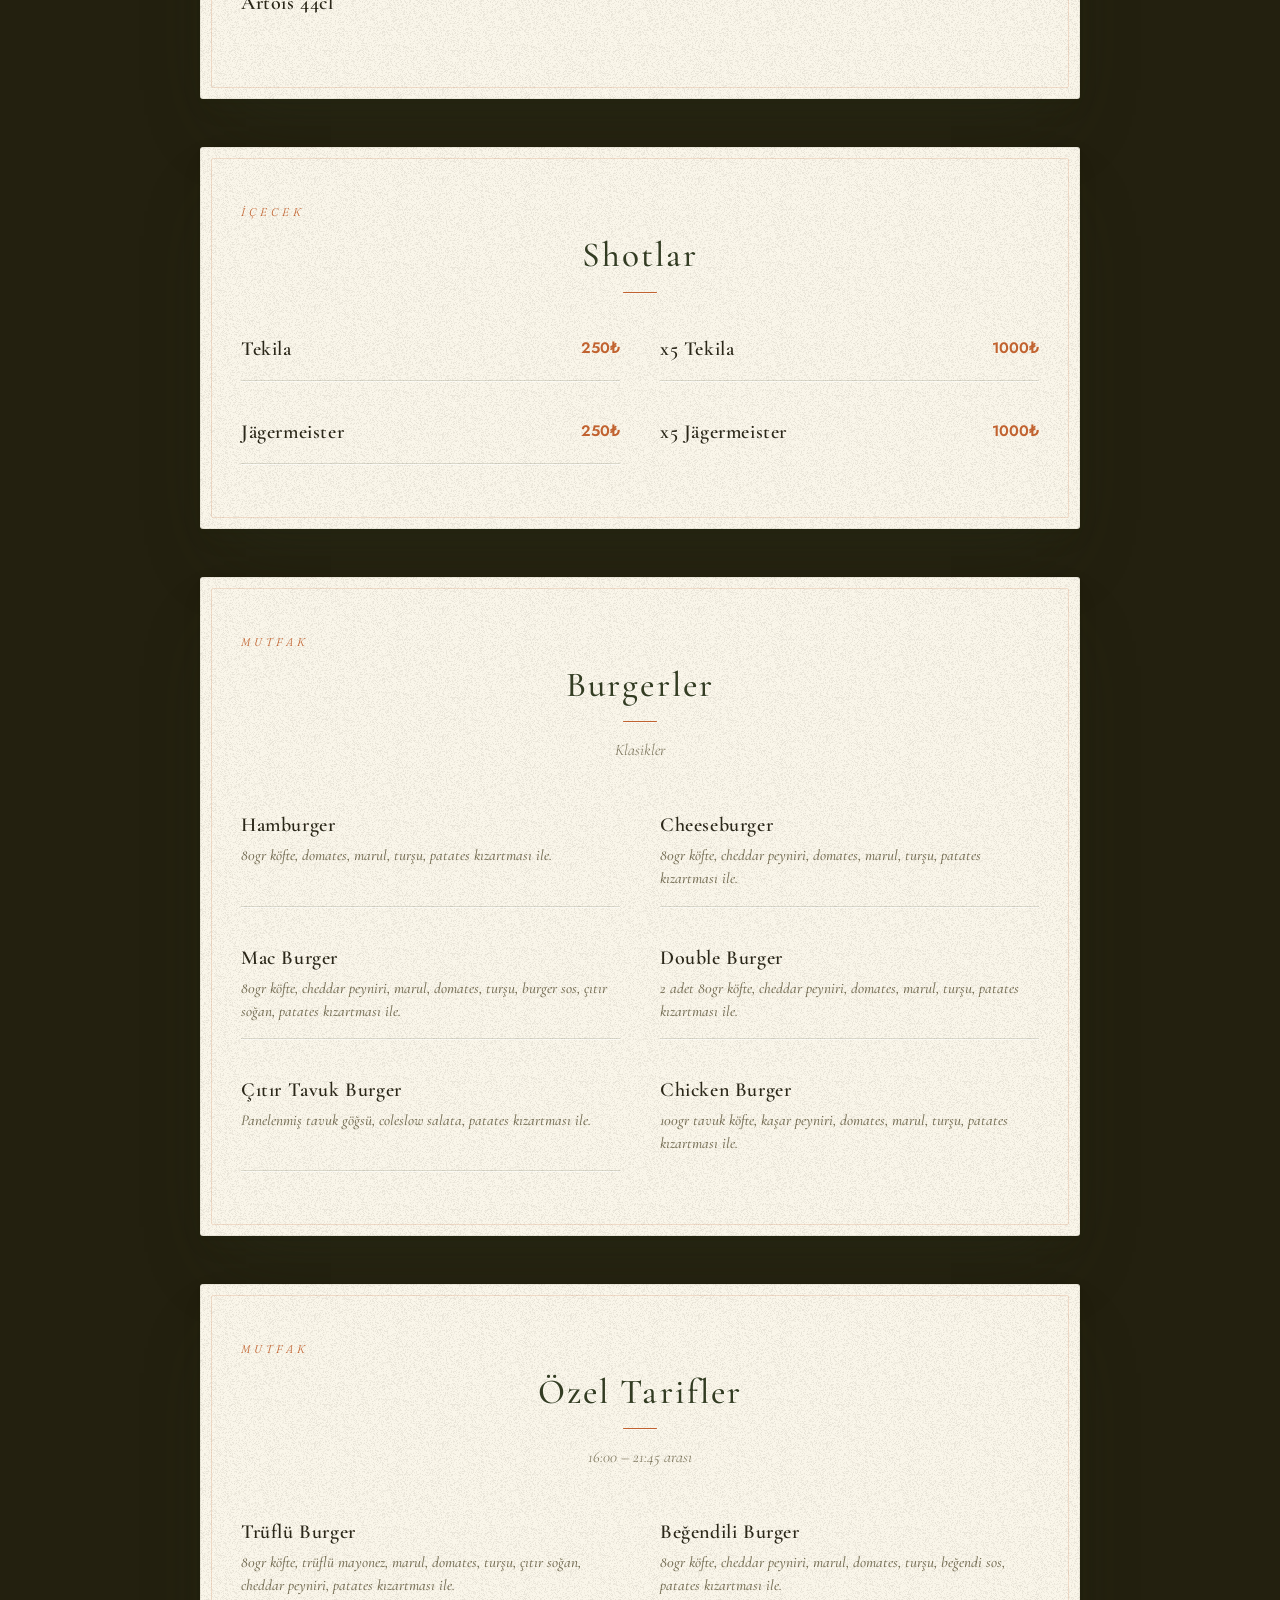
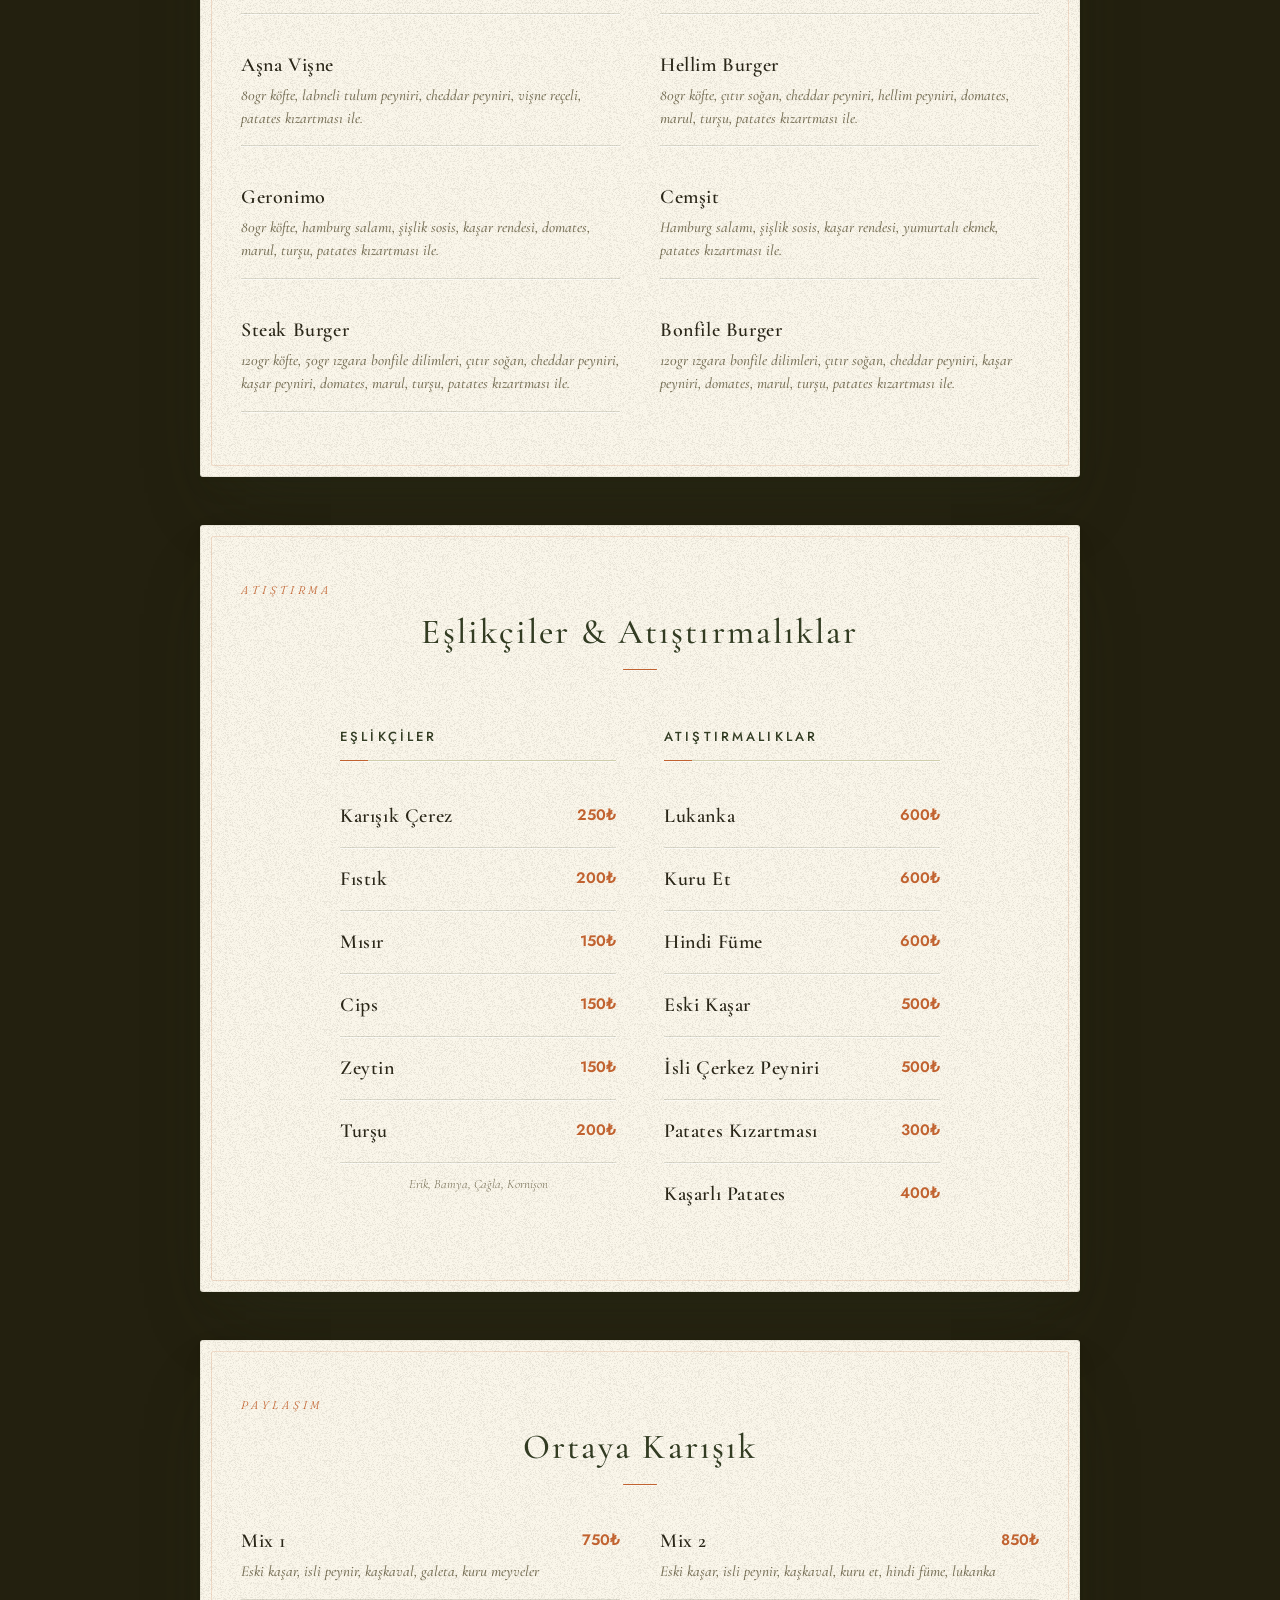
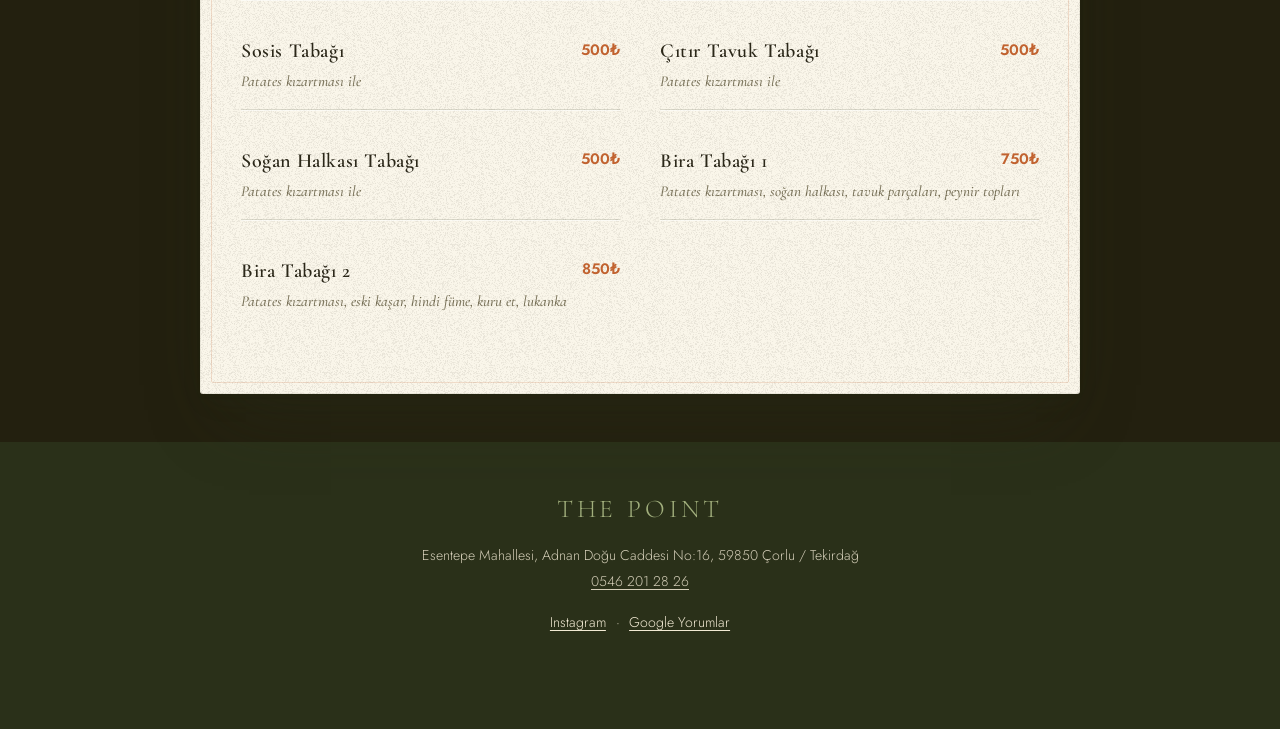
==== commit 2bd6f24f: "Kokteyl fotograflarindan otomatik gecisli slayt ekle" ====
--- a/index.html
+++ b/index.html
@@ -43,6 +43,23 @@
     <p class="eyebrow section-eyebrow">Menü</p>
     <h2>Kokteyller</h2>
 
+    <div class="ig-slideshow" aria-label="Kokteyl fotoğrafları">
+      <div class="ig-slideshow-frame">
+        <img src="images/cocktails/c1.jpg" alt="The Point kokteyl" class="ig-slide is-active" loading="eager">
+        <img src="images/cocktails/c2.jpg" alt="The Point kokteyl" class="ig-slide">
+        <img src="images/cocktails/c3.jpg" alt="The Point kokteyl" class="ig-slide">
+        <img src="images/cocktails/c4.jpg" alt="The Point kokteyl" class="ig-slide">
+        <img src="images/cocktails/c5.jpg" alt="The Point kokteyl" class="ig-slide">
+      </div>
+      <div class="ig-slideshow-dots">
+        <button class="ig-dot is-active" data-i="0" aria-label="1. fotoğraf"></button>
+        <button class="ig-dot" data-i="1" aria-label="2. fotoğraf"></button>
+        <button class="ig-dot" data-i="2" aria-label="3. fotoğraf"></button>
+        <button class="ig-dot" data-i="3" aria-label="4. fotoğraf"></button>
+        <button class="ig-dot" data-i="4" aria-label="5. fotoğraf"></button>
+      </div>
+    </div>
+
     <a class="ig-callout" href="https://www.instagram.com/thepoint.corlu" target="_blank" rel="noopener">
       <span class="ig-callout-kicker">Etiketle, Kazan</span>
       <span class="ig-callout-main">Kokteylini fotoğrafla, <strong>@thepoint.corlu</strong>'yu etiketle</span>
@@ -197,5 +214,34 @@
 
 <a href="#menu-nav" class="back-top" aria-label="Menüye dön">Menü</a>
 
+<script>
+(function () {
+  var slides = document.querySelectorAll('.ig-slide');
+  var dots = document.querySelectorAll('.ig-dot');
+  if (!slides.length) return;
+  var i = 0;
+  var timer;
+
+  function show(n) {
+    slides[i].classList.remove('is-active');
+    dots[i].classList.remove('is-active');
+    i = (n + slides.length) % slides.length;
+    slides[i].classList.add('is-active');
+    dots[i].classList.add('is-active');
+  }
+
+  function restart() {
+    clearInterval(timer);
+    timer = setInterval(function () { show(i + 1); }, 3500);
+  }
+
+  dots.forEach(function (dot, idx) {
+    dot.addEventListener('click', function () { show(idx); restart(); });
+  });
+
+  restart();
+})();
+</script>
+
 </body>
 </html>
--- a/style.css
+++ b/style.css
@@ -192,6 +192,59 @@
   font-style: italic;
   font-family: 'Cormorant Garamond', serif;
   margin-bottom: 2rem;
+}
+
+.ig-slideshow {
+  display: flex;
+  flex-direction: column;
+  align-items: center;
+  gap: 0.9rem;
+  margin-top: 2rem;
+}
+
+.ig-slideshow-frame {
+  position: relative;
+  width: min(260px, 62vw);
+  aspect-ratio: 506 / 900;
+  border-radius: 10px;
+  overflow: hidden;
+  border: 1px solid rgba(51, 60, 34, 0.14);
+  box-shadow:
+    0 2px 5px rgba(42, 48, 25, 0.12),
+    0 14px 28px -12px rgba(42, 48, 25, 0.4);
+}
+
+.ig-slide {
+  position: absolute;
+  inset: 0;
+  width: 100%;
+  height: 100%;
+  object-fit: cover;
+  opacity: 0;
+  transition: opacity 1s ease;
+}
+
+.ig-slide.is-active { opacity: 1; }
+
+.ig-slideshow-dots {
+  display: flex;
+  gap: 0.5rem;
+}
+
+.ig-dot {
+  width: 7px;
+  height: 7px;
+  border-radius: 50%;
+  border: none;
+  background: var(--grid-line);
+  padding: 0;
+  cursor: pointer;
+  transition: background 0.2s, transform 0.2s;
+}
+
+.ig-dot.is-active {
+  background: var(--terracotta);
+  transform: scale(1.35);
 }
 
 .ig-callout {
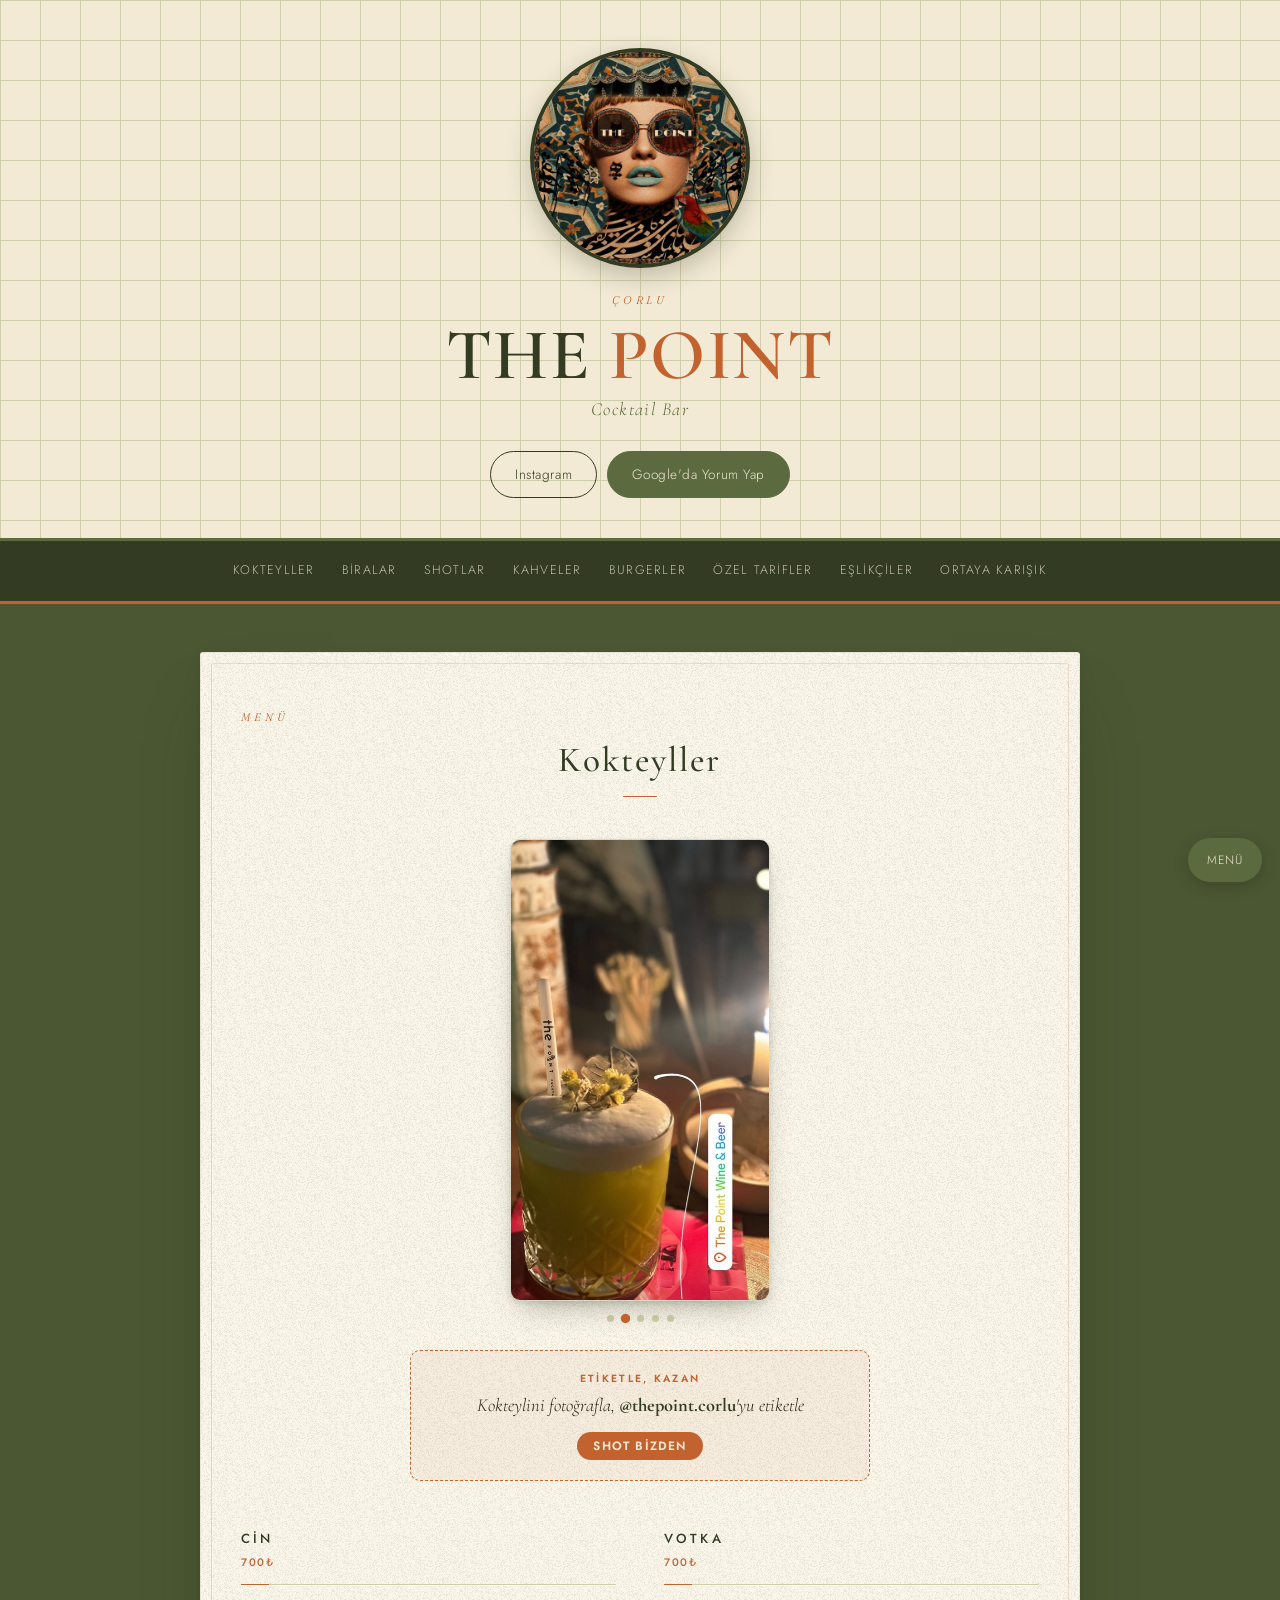
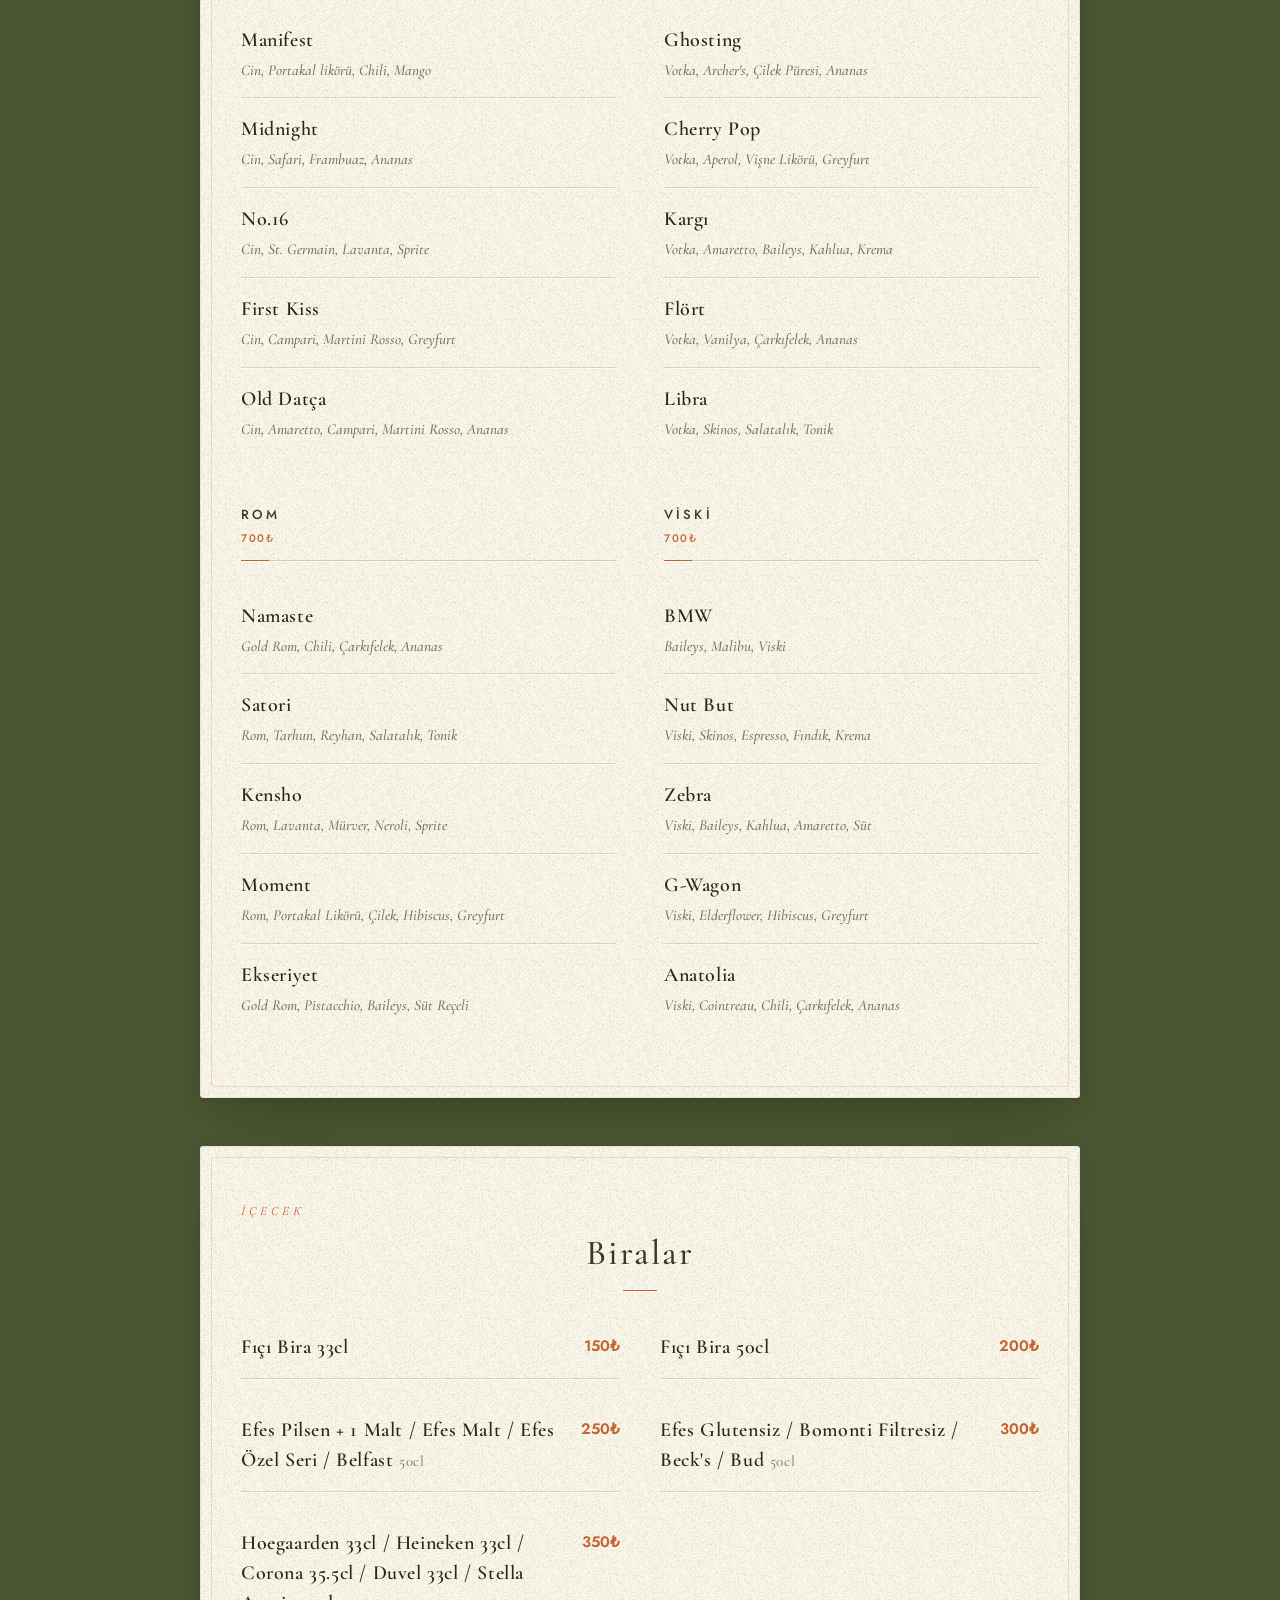
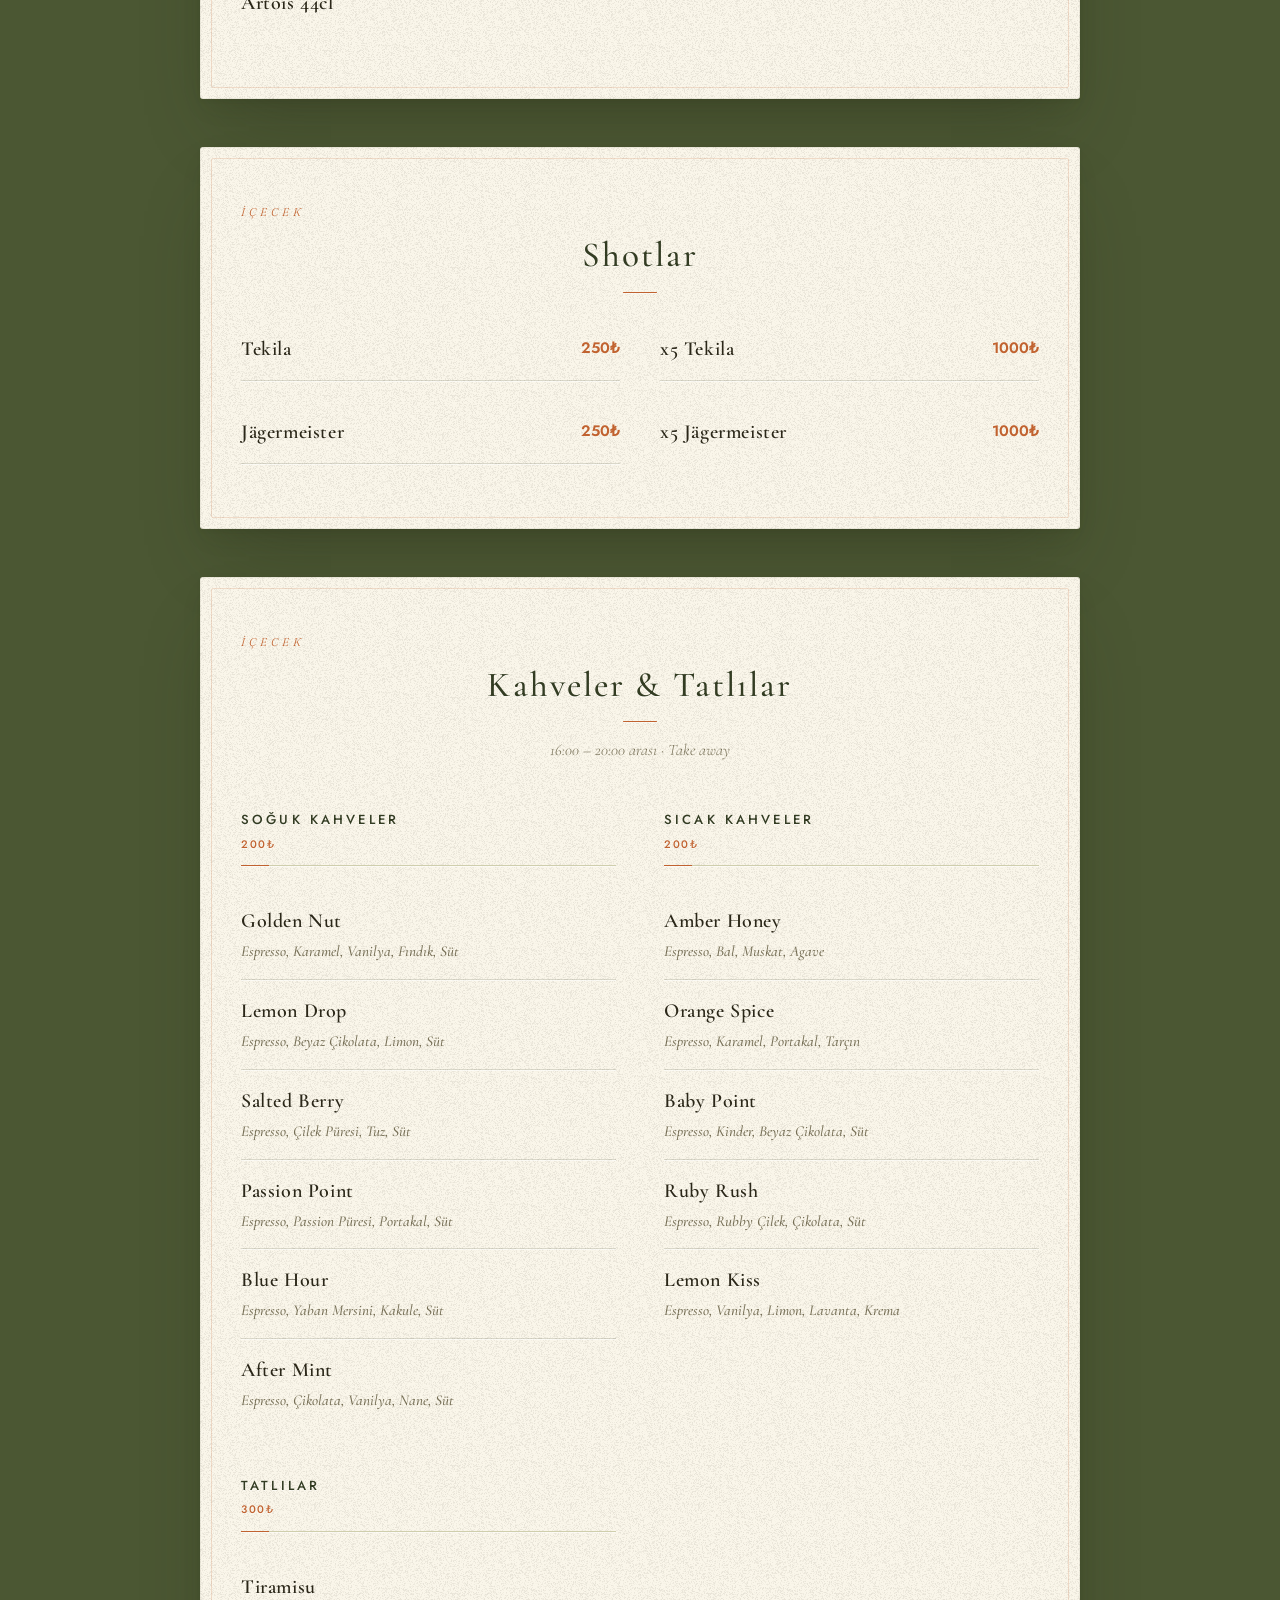
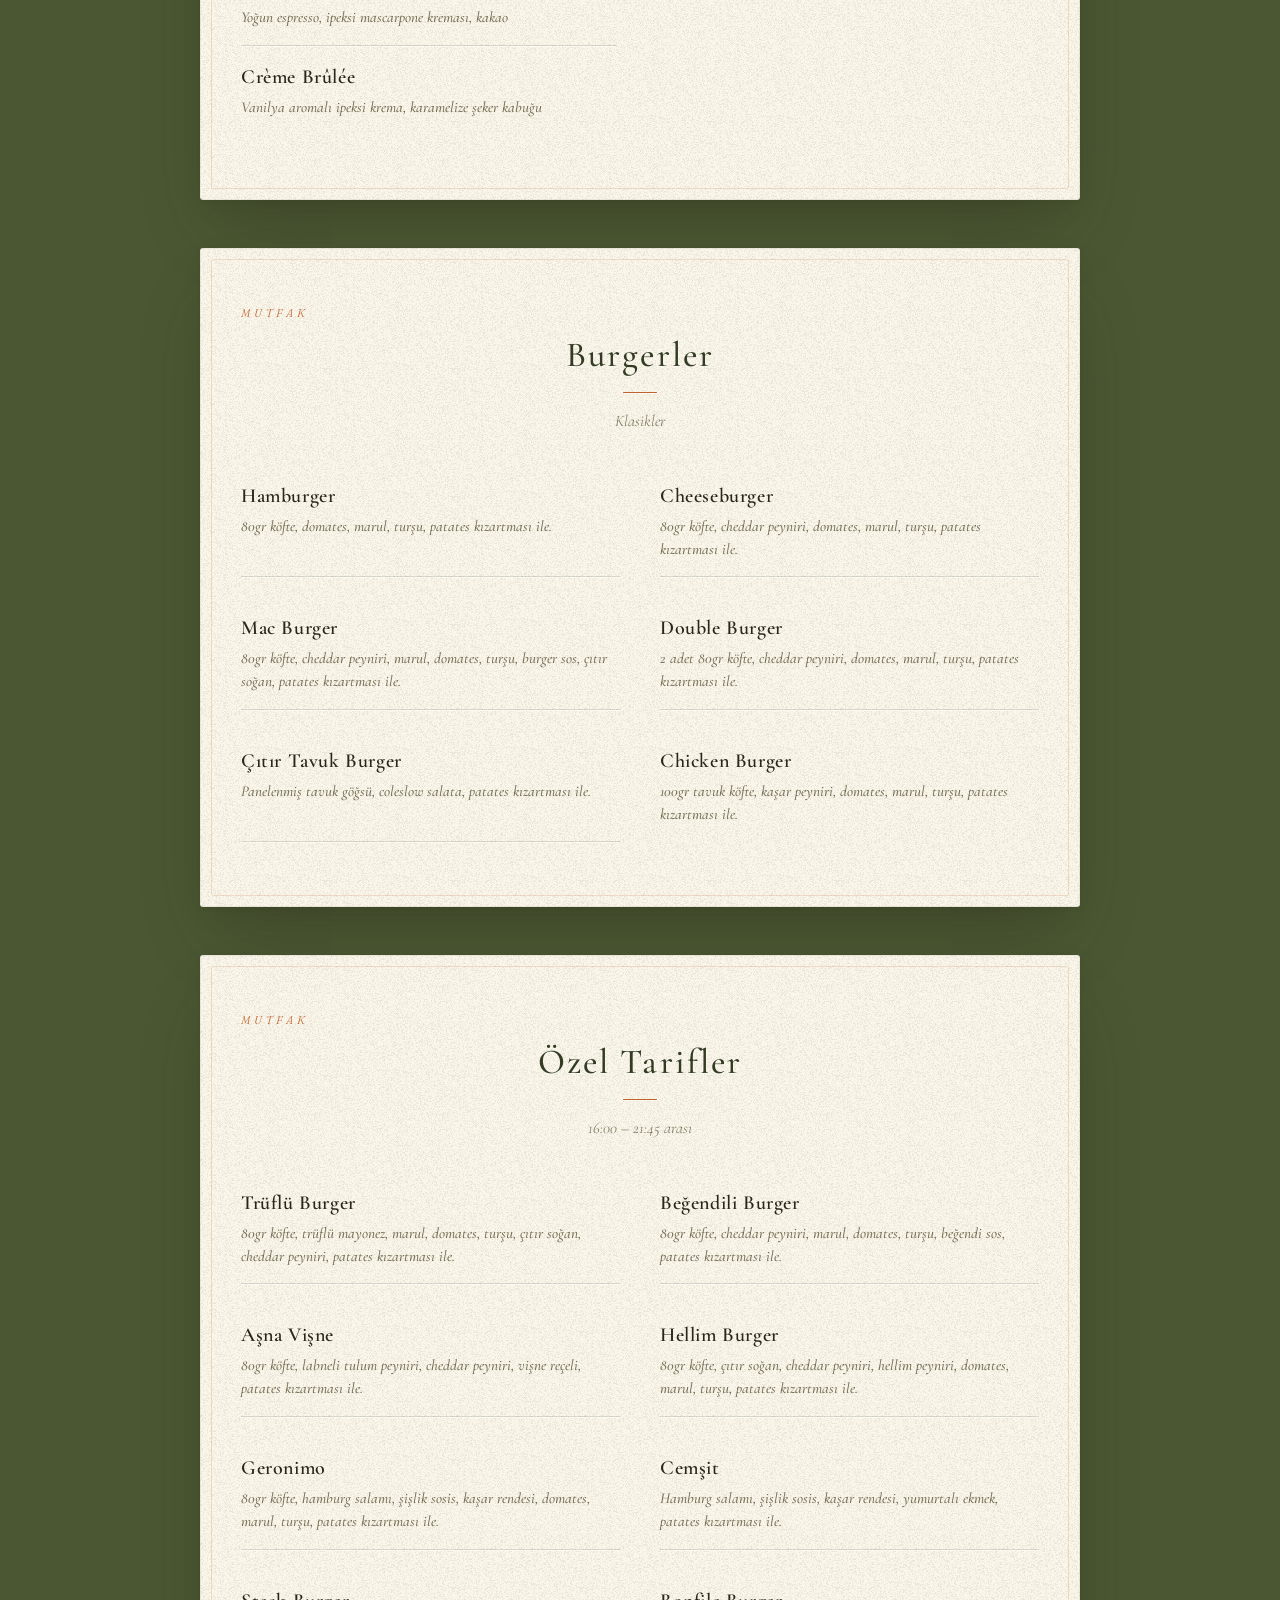
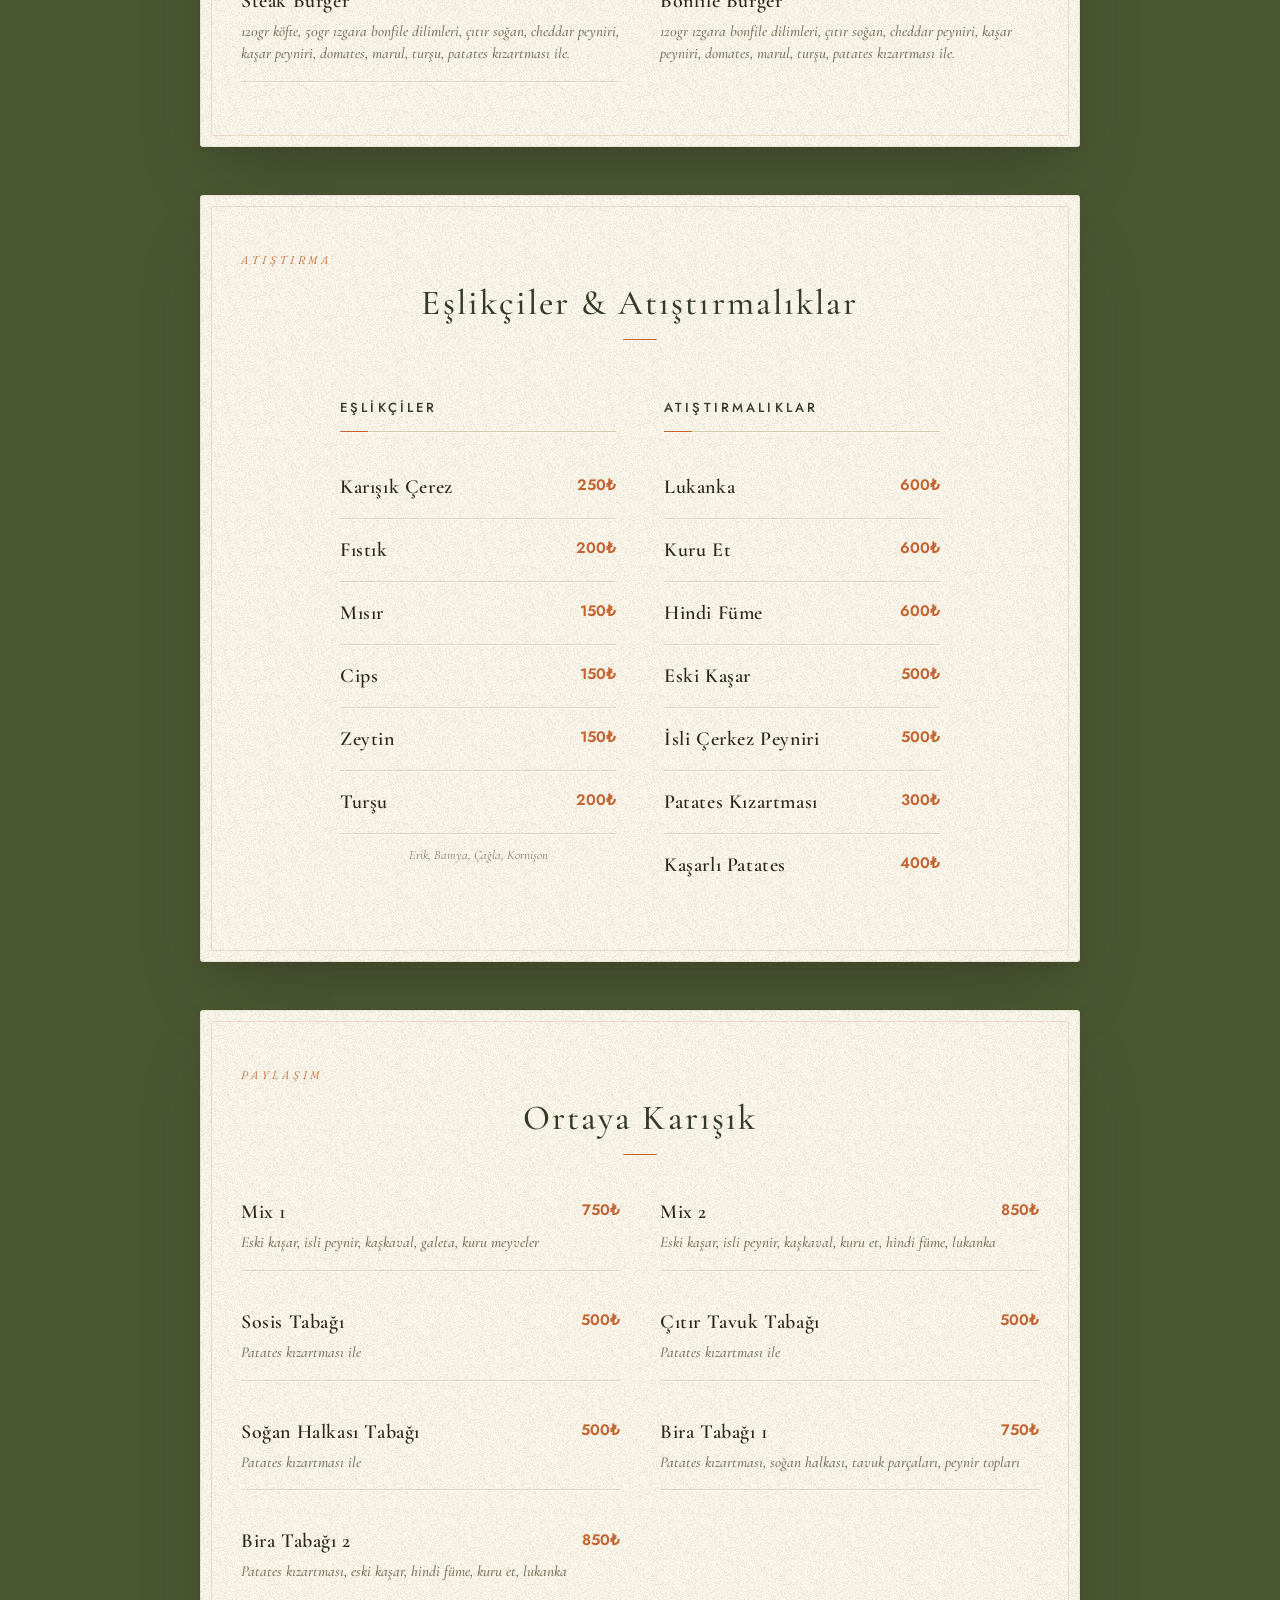
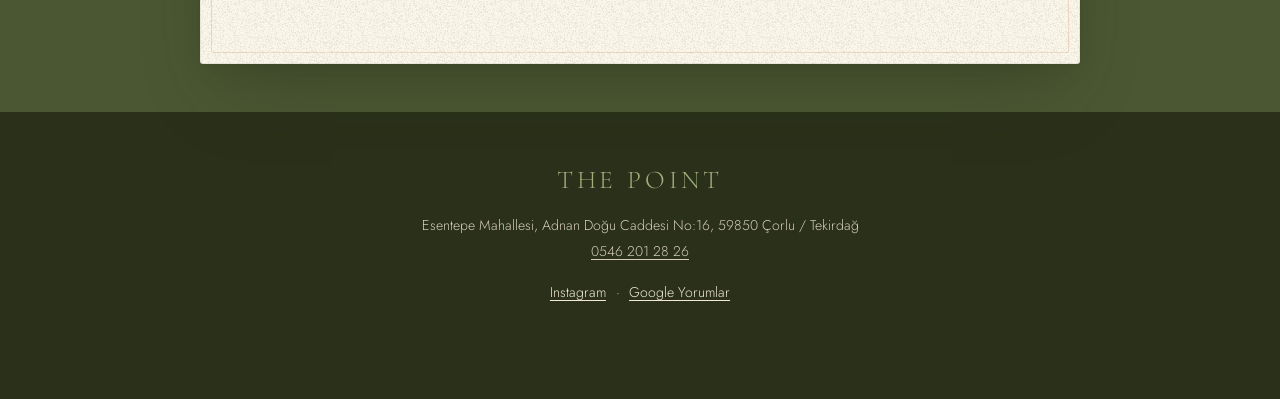
==== commit 054810a1: "Kahveler ve Tatlilar bolumunu ekle" ====
--- a/index.html
+++ b/index.html
@@ -31,6 +31,7 @@
   <a href="#kokteyller">Kokteyller</a>
   <a href="#biralar">Biralar</a>
   <a href="#shotlar">Shotlar</a>
+  <a href="#kahveler">Kahveler</a>
   <a href="#burgerler">Burgerler</a>
   <a href="#ozel-tarifler">Özel Tarifler</a>
   <a href="#atistirmalik">Eşlikçiler</a>
@@ -125,6 +126,39 @@
       <div class="item item-row"><h4>x5 Tekila</h4><span class="price">1000₺</span></div>
       <div class="item item-row"><h4>Jägermeister</h4><span class="price">250₺</span></div>
       <div class="item item-row"><h4>x5 Jägermeister</h4><span class="price">1000₺</span></div>
+    </div>
+  </section>
+
+  <section id="kahveler" class="menu-section menu-card">
+    <p class="eyebrow section-eyebrow">İçecek</p>
+    <h2>Kahveler &amp; Tatlılar</h2>
+    <p class="section-sub">16:00 – 20:00 arası · Take away</p>
+
+    <div class="cat-grid">
+      <div class="cat">
+        <h3>Soğuk Kahveler <span class="cat-price">200₺</span></h3>
+        <div class="item"><h4>Golden Nut</h4><p>Espresso, Karamel, Vanilya, Fındık, Süt</p></div>
+        <div class="item"><h4>Lemon Drop</h4><p>Espresso, Beyaz Çikolata, Limon, Süt</p></div>
+        <div class="item"><h4>Salted Berry</h4><p>Espresso, Çilek Püresi, Tuz, Süt</p></div>
+        <div class="item"><h4>Passion Point</h4><p>Espresso, Passion Püresi, Portakal, Süt</p></div>
+        <div class="item"><h4>Blue Hour</h4><p>Espresso, Yaban Mersini, Kakule, Süt</p></div>
+        <div class="item"><h4>After Mint</h4><p>Espresso, Çikolata, Vanilya, Nane, Süt</p></div>
+      </div>
+
+      <div class="cat">
+        <h3>Sıcak Kahveler <span class="cat-price">200₺</span></h3>
+        <div class="item"><h4>Amber Honey</h4><p>Espresso, Bal, Muskat, Agave</p></div>
+        <div class="item"><h4>Orange Spice</h4><p>Espresso, Karamel, Portakal, Tarçın</p></div>
+        <div class="item"><h4>Baby Point</h4><p>Espresso, Kinder, Beyaz Çikolata, Süt</p></div>
+        <div class="item"><h4>Ruby Rush</h4><p>Espresso, Rubby Çilek, Çikolata, Süt</p></div>
+        <div class="item"><h4>Lemon Kiss</h4><p>Espresso, Vanilya, Limon, Lavanta, Krema</p></div>
+      </div>
+
+      <div class="cat">
+        <h3>Tatlılar <span class="cat-price">300₺</span></h3>
+        <div class="item"><h4>Tiramisu</h4><p>Yoğun espresso, ipeksi mascarpone kreması, kakao</p></div>
+        <div class="item"><h4>Crème Brûlée</h4><p>Vanilya aromalı ipeksi krema, karamelize şeker kabuğu</p></div>
+      </div>
     </div>
   </section>
 
--- a/style.css
+++ b/style.css
@@ -9,8 +9,8 @@
   --sage: #b7c68f;
   --ink: #2b2718;
   --muted: #766f56;
-  --table: #23200f;
-  --table-light: #322c19;
+  --table: #4b5733;
+  --table-light: #6c7a4c;
 }
 
 * { box-sizing: border-box; margin: 0; padding: 0; }
@@ -20,7 +20,6 @@
 body {
   background-color: var(--table);
   background-image: radial-gradient(ellipse 900px 700px at 50% 0%, var(--table-light), var(--table) 70%);
-  background-attachment: fixed;
   color: var(--ink);
   font-family: 'Jost', sans-serif;
   font-weight: 300;
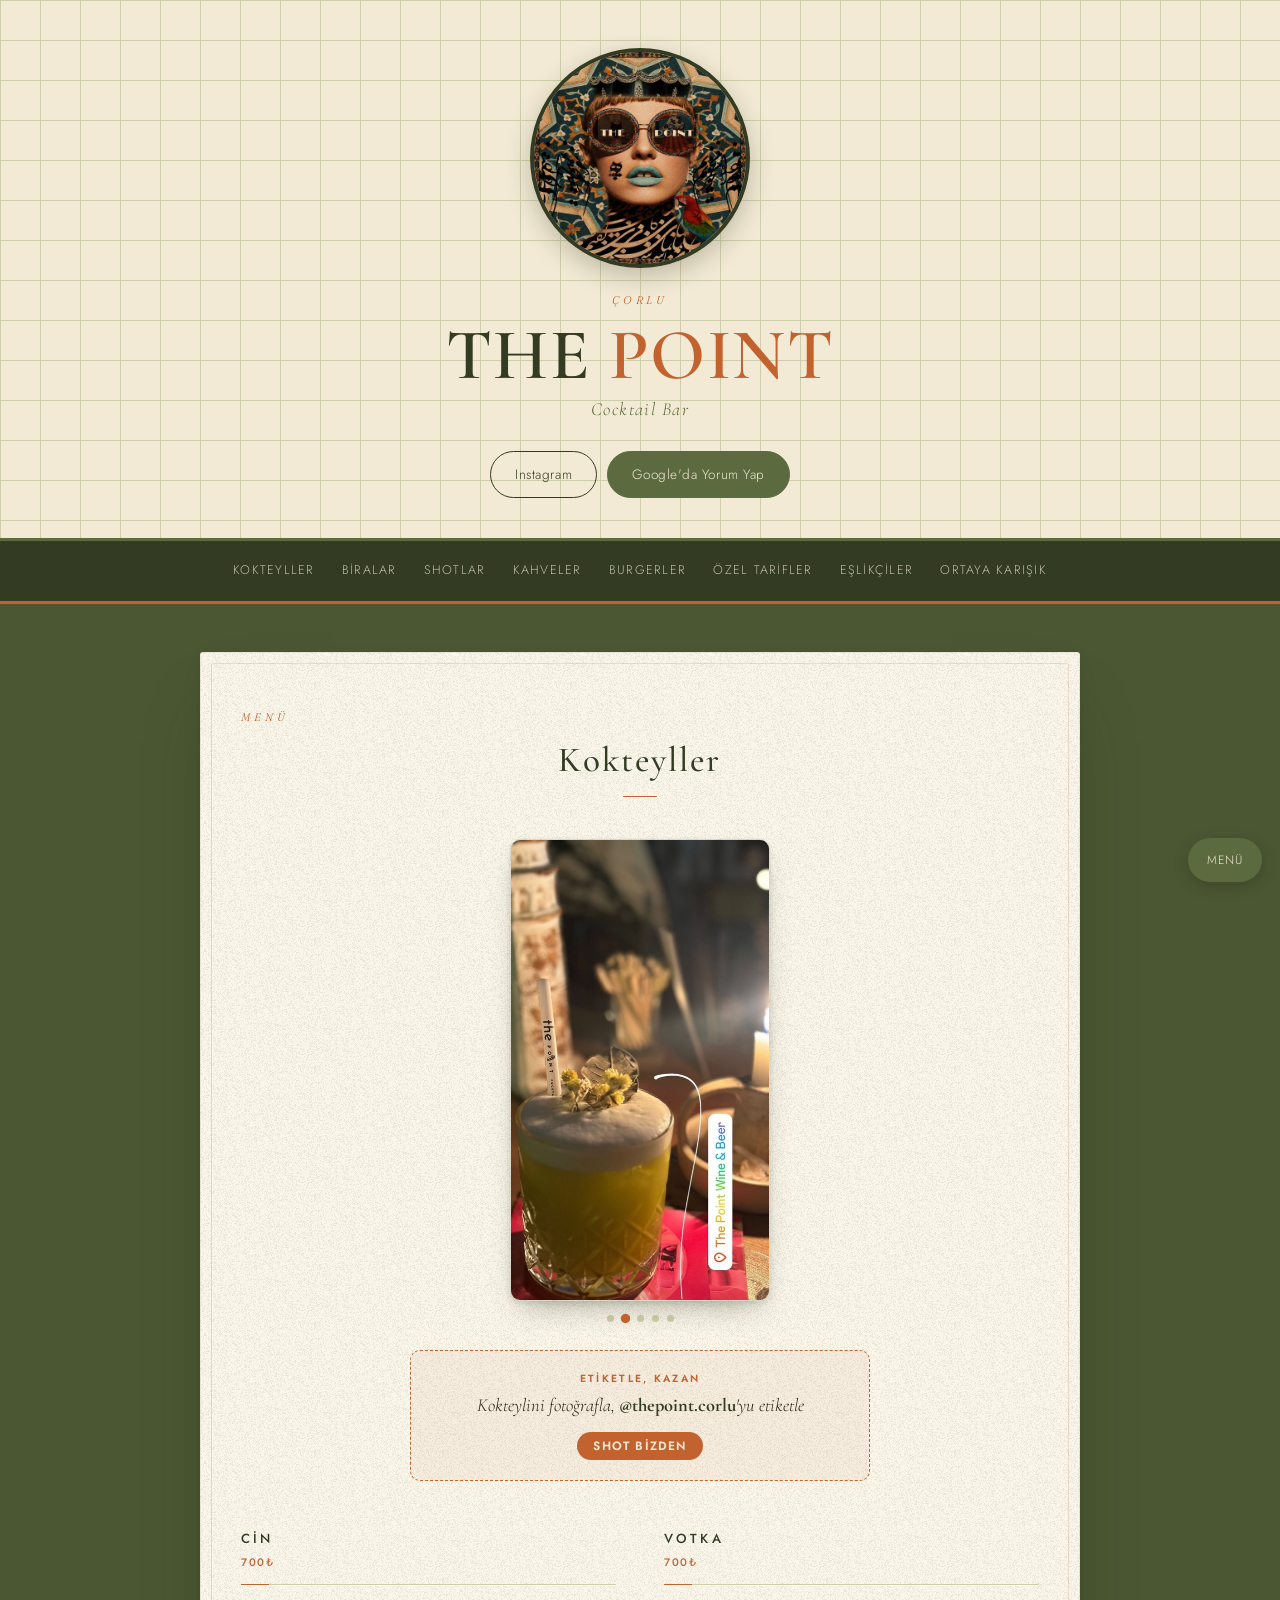
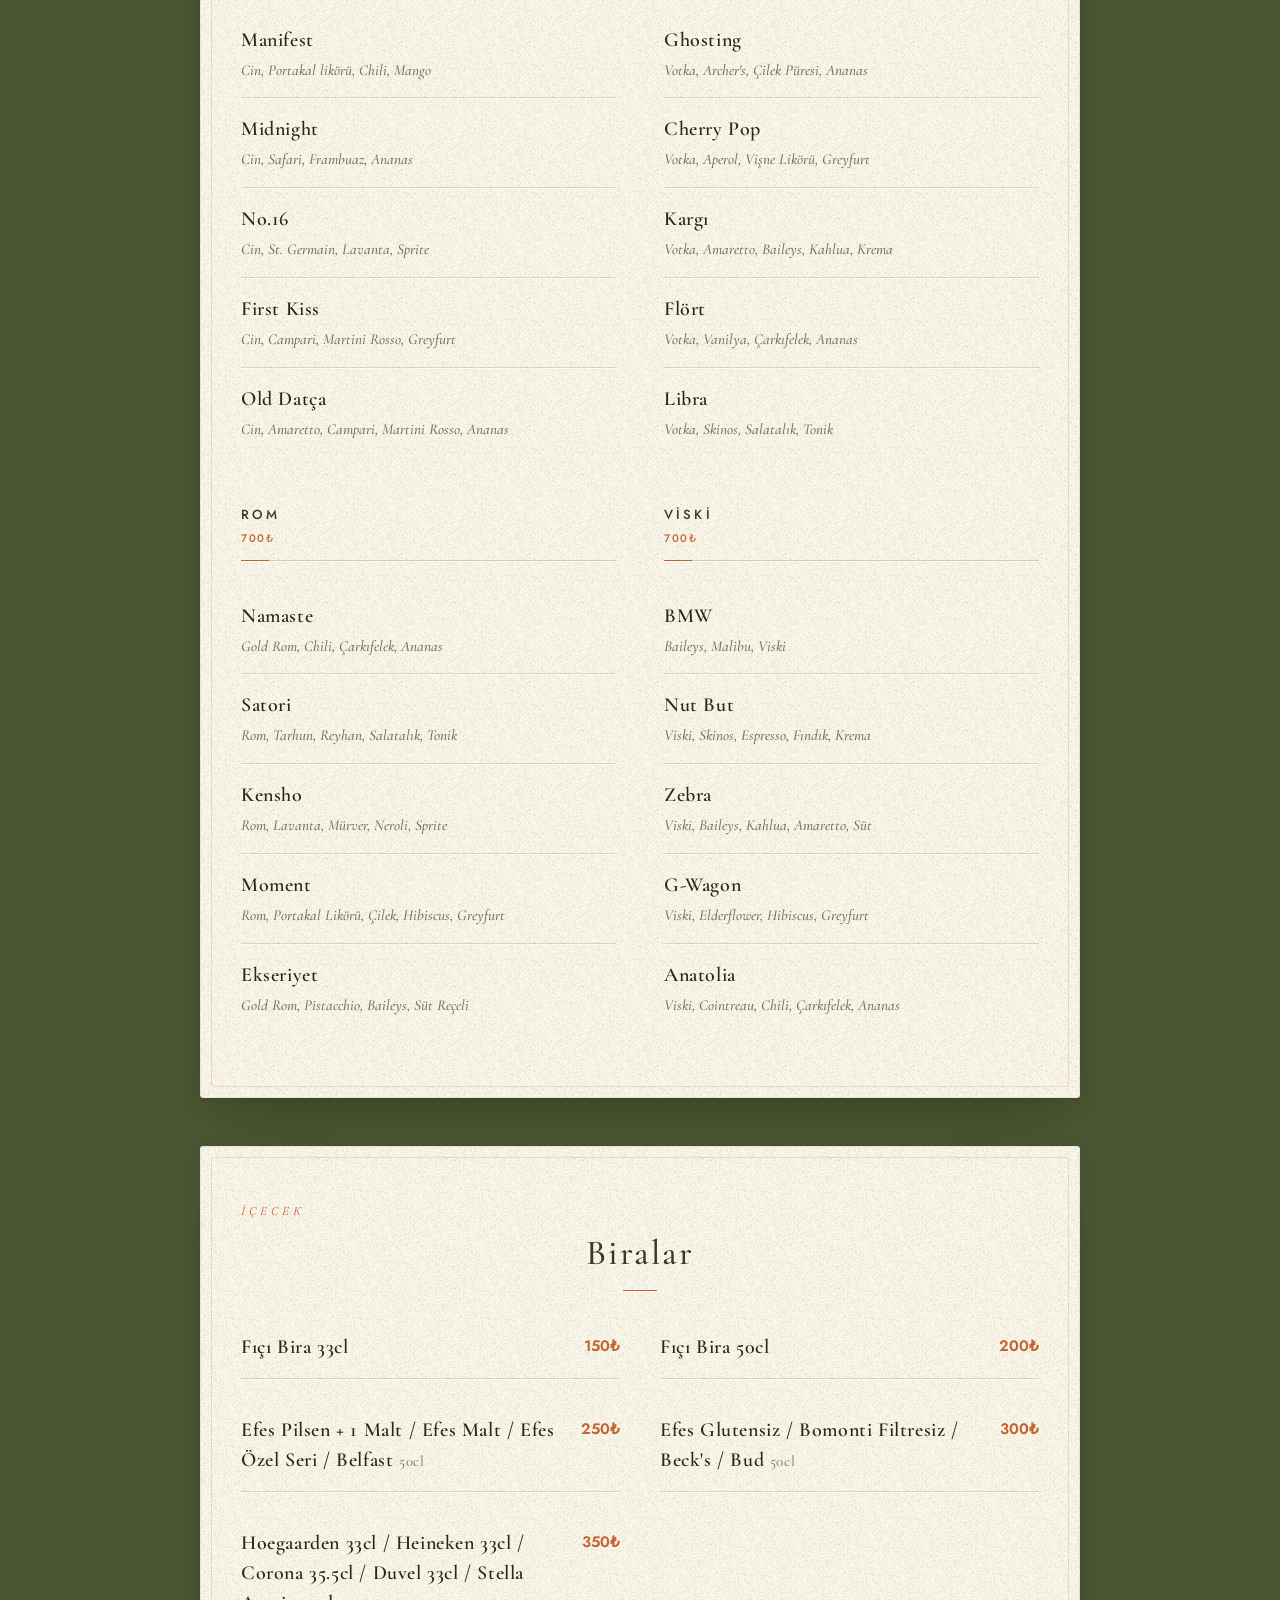
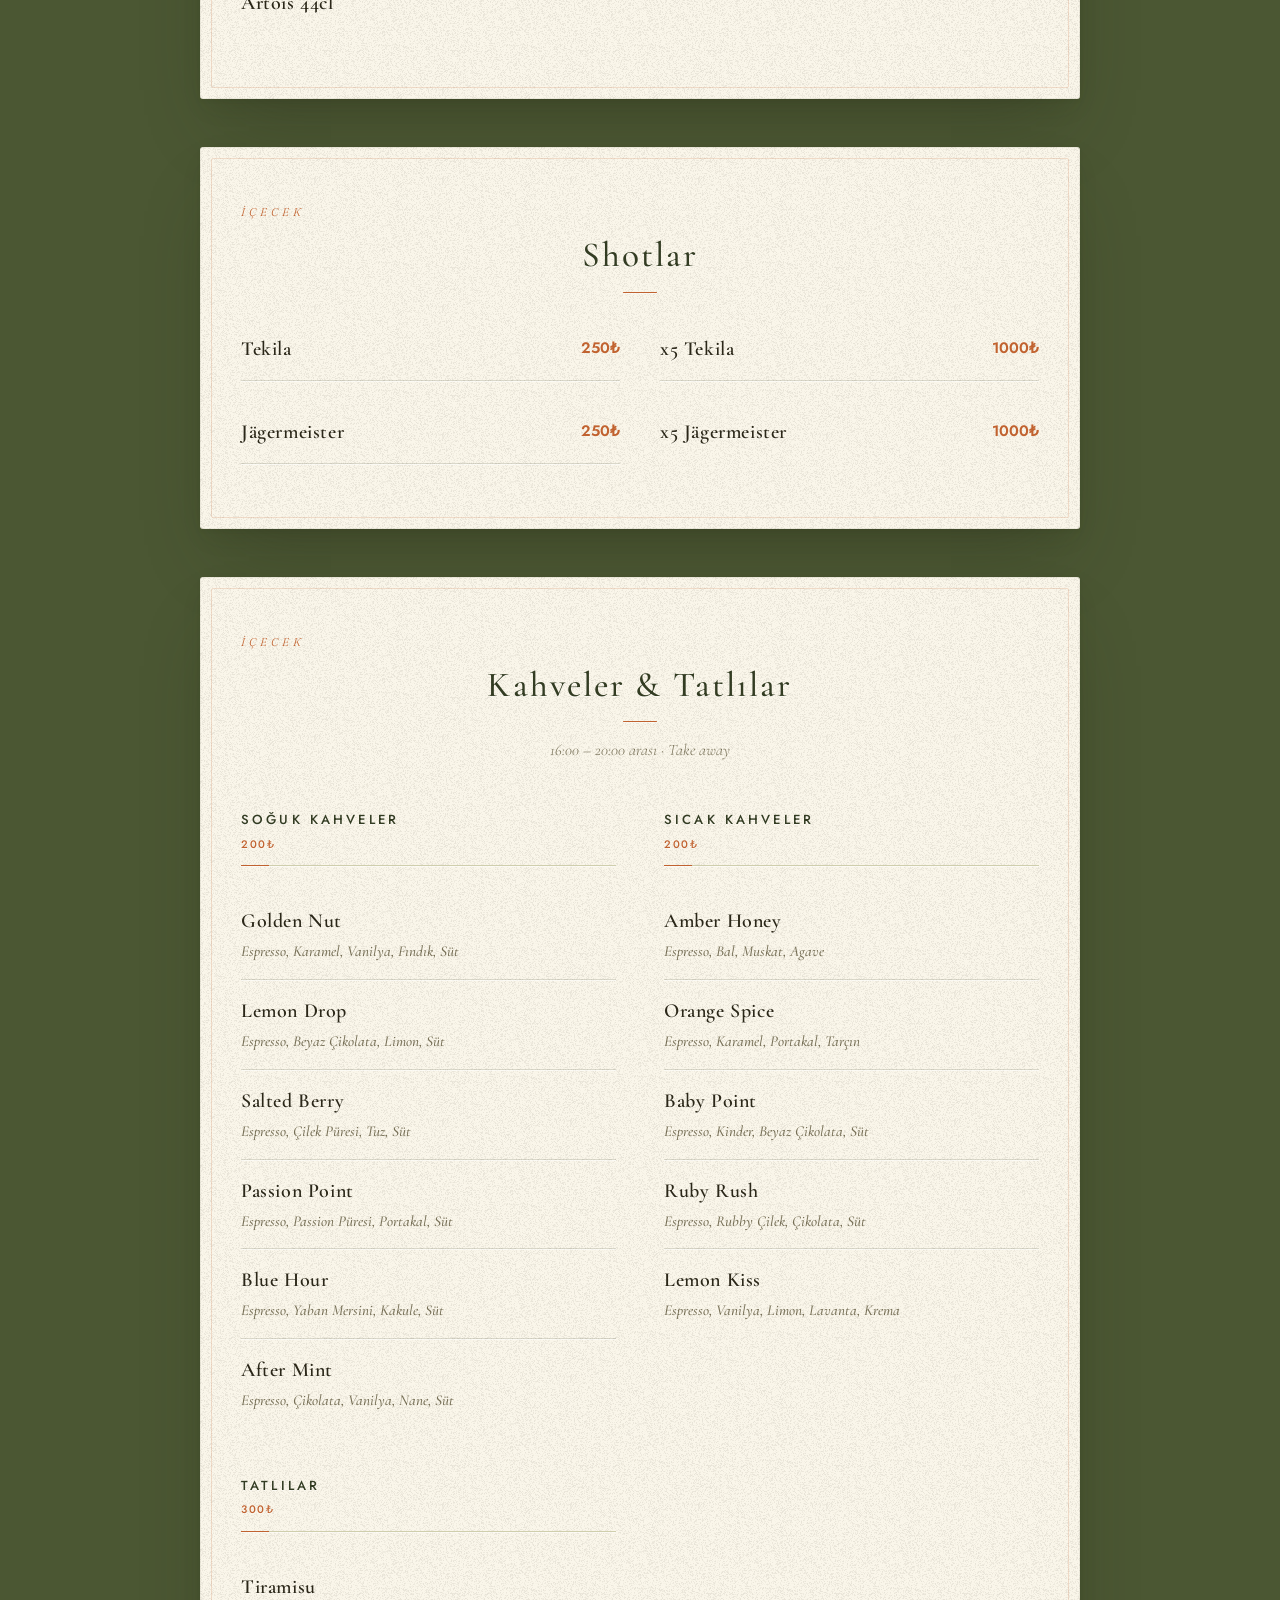
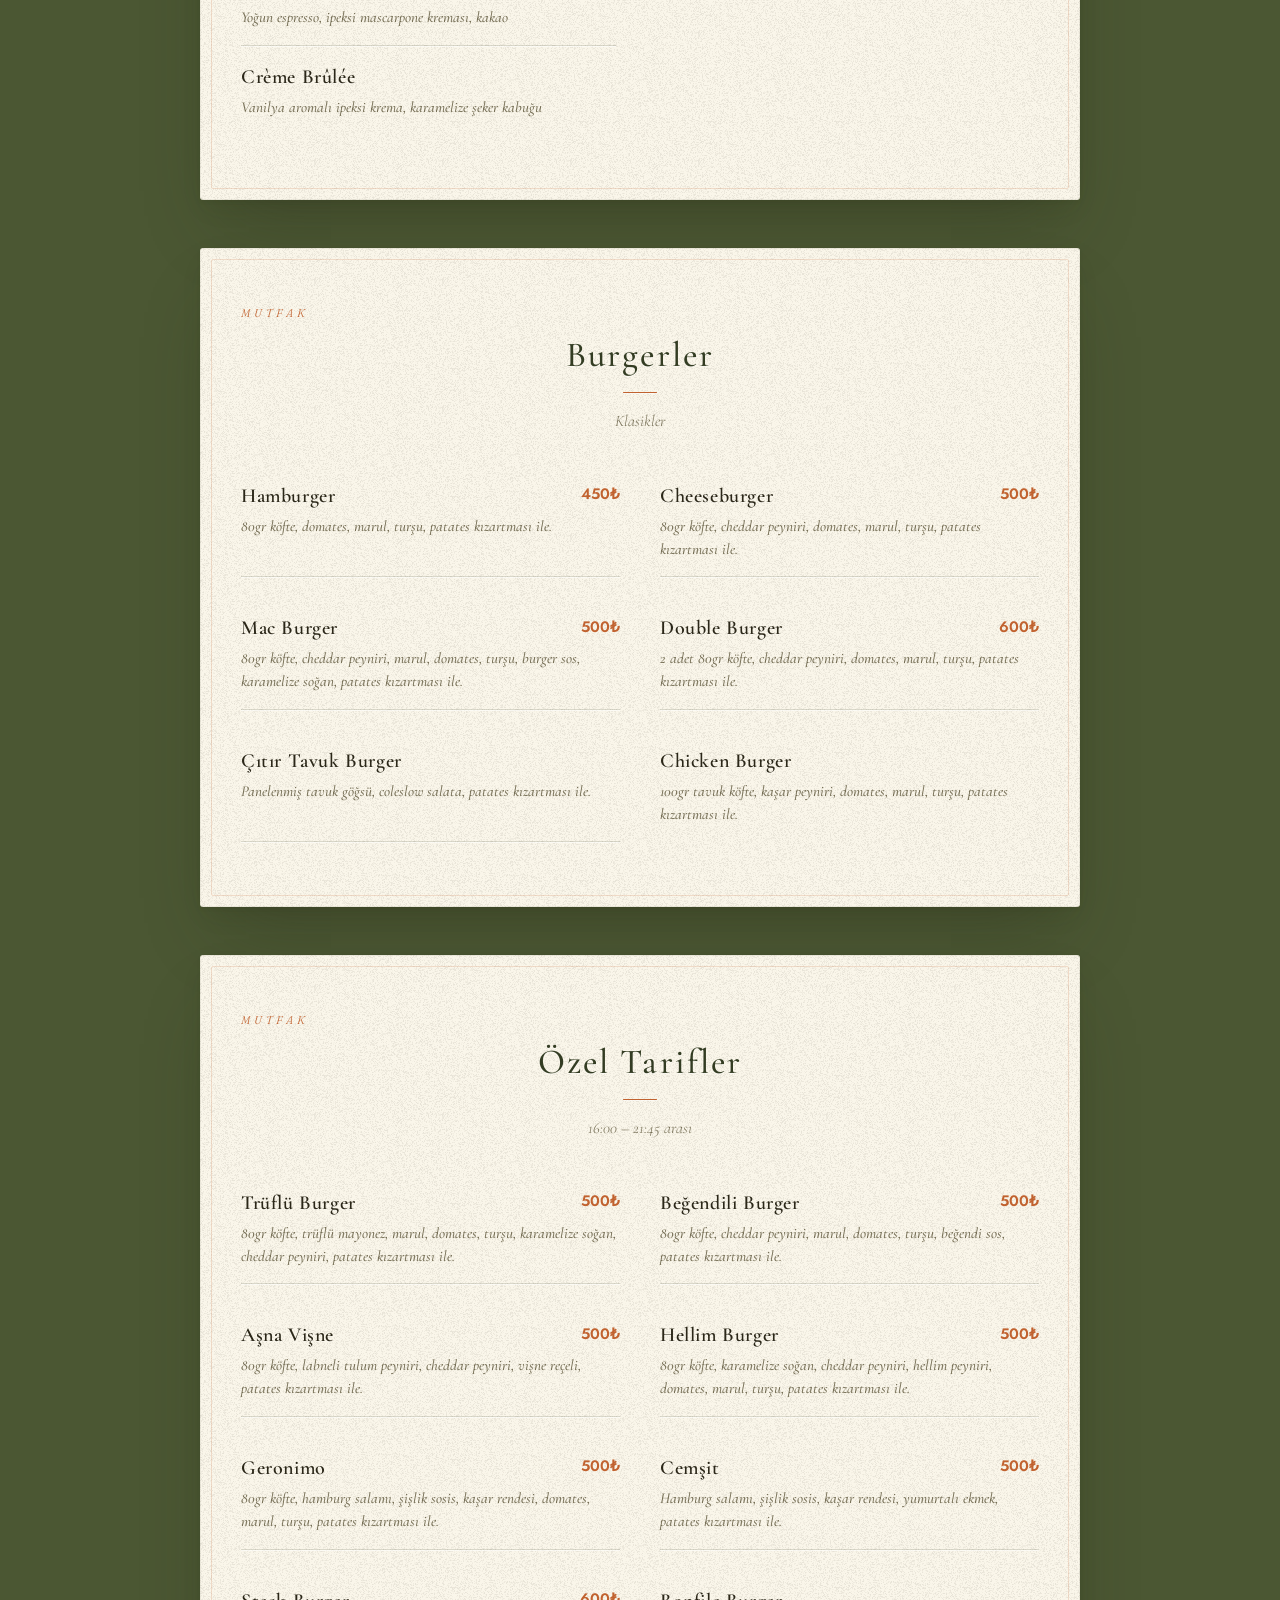
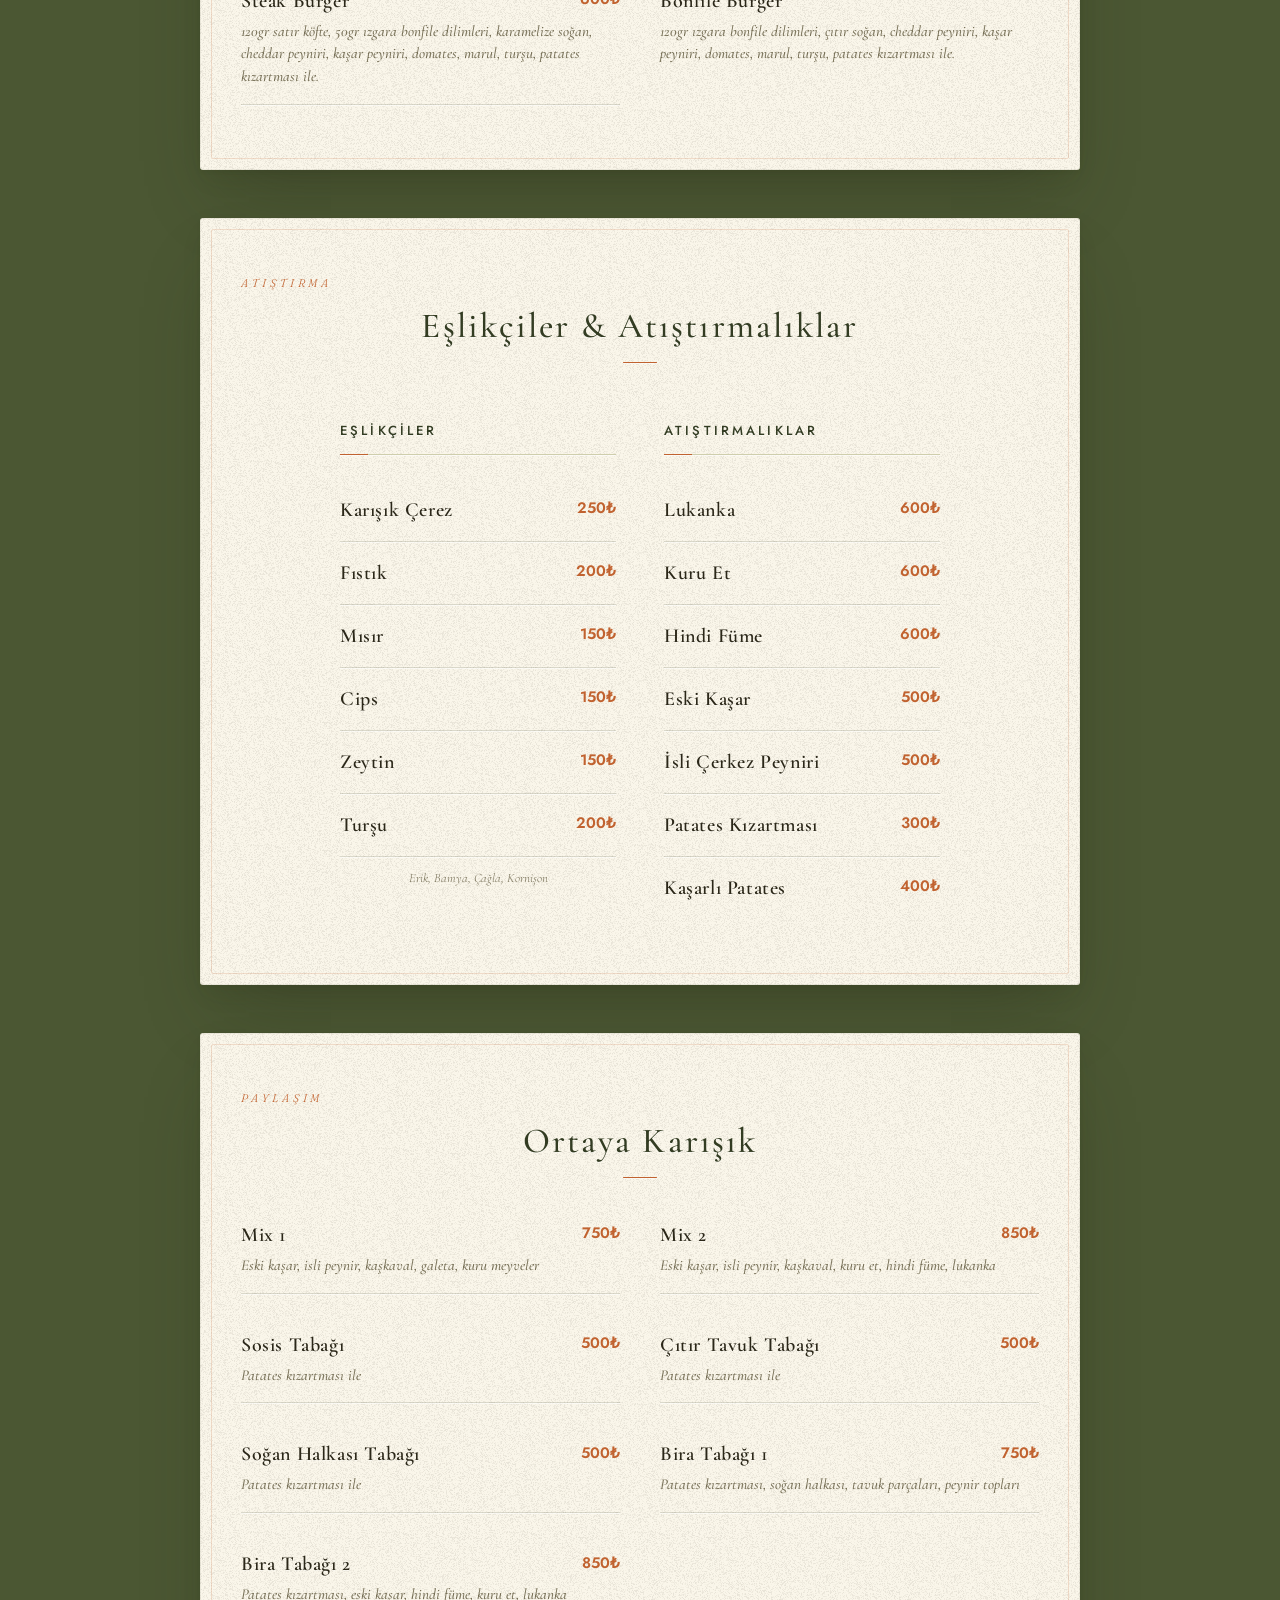
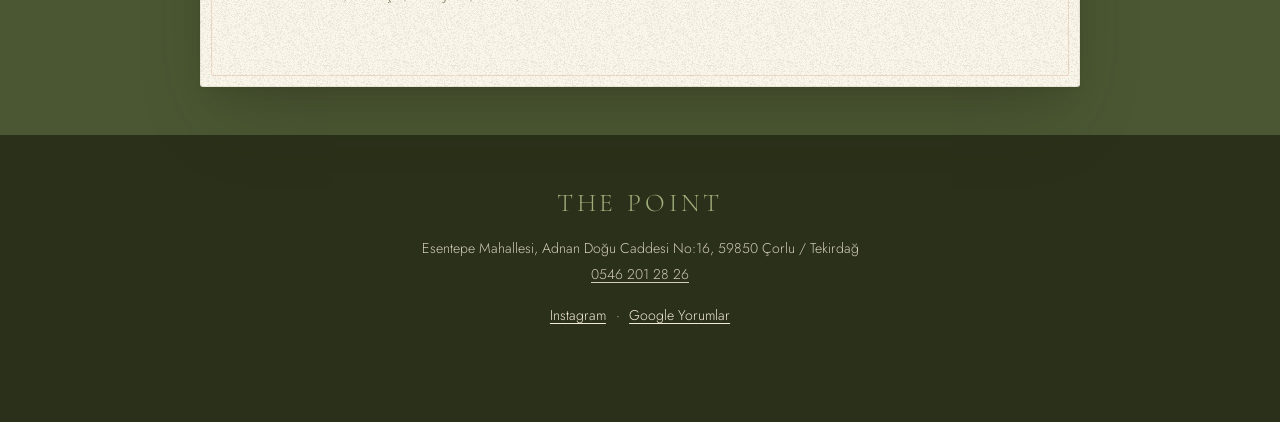
==== commit b90384a7: "Burger fiyatlarini gercek fiyatli menuden ekle, karamelize sogan guncellemesi" ====
--- a/index.html
+++ b/index.html
@@ -167,10 +167,10 @@
     <h2>Burgerler</h2>
     <p class="section-sub">Klasikler</p>
     <div class="list-grid">
-      <div class="item"><h4>Hamburger</h4><p>80gr köfte, domates, marul, turşu, patates kızartması ile.</p></div>
-      <div class="item"><h4>Cheeseburger</h4><p>80gr köfte, cheddar peyniri, domates, marul, turşu, patates kızartması ile.</p></div>
-      <div class="item"><h4>Mac Burger</h4><p>80gr köfte, cheddar peyniri, marul, domates, turşu, burger sos, çıtır soğan, patates kızartması ile.</p></div>
-      <div class="item"><h4>Double Burger</h4><p>2 adet 80gr köfte, cheddar peyniri, domates, marul, turşu, patates kızartması ile.</p></div>
+      <div class="item"><div class="item-row"><h4>Hamburger</h4><span class="price">450₺</span></div><p>80gr köfte, domates, marul, turşu, patates kızartması ile.</p></div>
+      <div class="item"><div class="item-row"><h4>Cheeseburger</h4><span class="price">500₺</span></div><p>80gr köfte, cheddar peyniri, domates, marul, turşu, patates kızartması ile.</p></div>
+      <div class="item"><div class="item-row"><h4>Mac Burger</h4><span class="price">500₺</span></div><p>80gr köfte, cheddar peyniri, marul, domates, turşu, burger sos, karamelize soğan, patates kızartması ile.</p></div>
+      <div class="item"><div class="item-row"><h4>Double Burger</h4><span class="price">600₺</span></div><p>2 adet 80gr köfte, cheddar peyniri, domates, marul, turşu, patates kızartması ile.</p></div>
       <div class="item"><h4>Çıtır Tavuk Burger</h4><p>Panelenmiş tavuk göğsü, coleslow salata, patates kızartması ile.</p></div>
       <div class="item"><h4>Chicken Burger</h4><p>100gr tavuk köfte, kaşar peyniri, domates, marul, turşu, patates kızartması ile.</p></div>
     </div>
@@ -181,13 +181,13 @@
     <h2>Özel Tarifler</h2>
     <p class="section-sub">16:00 – 21:45 arası</p>
     <div class="list-grid">
-      <div class="item"><h4>Trüflü Burger</h4><p>80gr köfte, trüflü mayonez, marul, domates, turşu, çıtır soğan, cheddar peyniri, patates kızartması ile.</p></div>
-      <div class="item"><h4>Beğendili Burger</h4><p>80gr köfte, cheddar peyniri, marul, domates, turşu, beğendi sos, patates kızartması ile.</p></div>
-      <div class="item"><h4>Aşna Vişne</h4><p>80gr köfte, labneli tulum peyniri, cheddar peyniri, vişne reçeli, patates kızartması ile.</p></div>
-      <div class="item"><h4>Hellim Burger</h4><p>80gr köfte, çıtır soğan, cheddar peyniri, hellim peyniri, domates, marul, turşu, patates kızartması ile.</p></div>
-      <div class="item"><h4>Geronimo</h4><p>80gr köfte, hamburg salamı, şişlik sosis, kaşar rendesi, domates, marul, turşu, patates kızartması ile.</p></div>
-      <div class="item"><h4>Cemşit</h4><p>Hamburg salamı, şişlik sosis, kaşar rendesi, yumurtalı ekmek, patates kızartması ile.</p></div>
-      <div class="item"><h4>Steak Burger</h4><p>120gr köfte, 50gr ızgara bonfile dilimleri, çıtır soğan, cheddar peyniri, kaşar peyniri, domates, marul, turşu, patates kızartması ile.</p></div>
+      <div class="item"><div class="item-row"><h4>Trüflü Burger</h4><span class="price">500₺</span></div><p>80gr köfte, trüflü mayonez, marul, domates, turşu, karamelize soğan, cheddar peyniri, patates kızartması ile.</p></div>
+      <div class="item"><div class="item-row"><h4>Beğendili Burger</h4><span class="price">500₺</span></div><p>80gr köfte, cheddar peyniri, marul, domates, turşu, beğendi sos, patates kızartması ile.</p></div>
+      <div class="item"><div class="item-row"><h4>Aşna Vişne</h4><span class="price">500₺</span></div><p>80gr köfte, labneli tulum peyniri, cheddar peyniri, vişne reçeli, patates kızartması ile.</p></div>
+      <div class="item"><div class="item-row"><h4>Hellim Burger</h4><span class="price">500₺</span></div><p>80gr köfte, karamelize soğan, cheddar peyniri, hellim peyniri, domates, marul, turşu, patates kızartması ile.</p></div>
+      <div class="item"><div class="item-row"><h4>Geronimo</h4><span class="price">500₺</span></div><p>80gr köfte, hamburg salamı, şişlik sosis, kaşar rendesi, domates, marul, turşu, patates kızartması ile.</p></div>
+      <div class="item"><div class="item-row"><h4>Cemşit</h4><span class="price">500₺</span></div><p>Hamburg salamı, şişlik sosis, kaşar rendesi, yumurtalı ekmek, patates kızartması ile.</p></div>
+      <div class="item"><div class="item-row"><h4>Steak Burger</h4><span class="price">600₺</span></div><p>120gr satır köfte, 50gr ızgara bonfile dilimleri, karamelize soğan, cheddar peyniri, kaşar peyniri, domates, marul, turşu, patates kızartması ile.</p></div>
       <div class="item"><h4>Bonfile Burger</h4><p>120gr ızgara bonfile dilimleri, çıtır soğan, cheddar peyniri, kaşar peyniri, domates, marul, turşu, patates kızartması ile.</p></div>
     </div>
   </section>
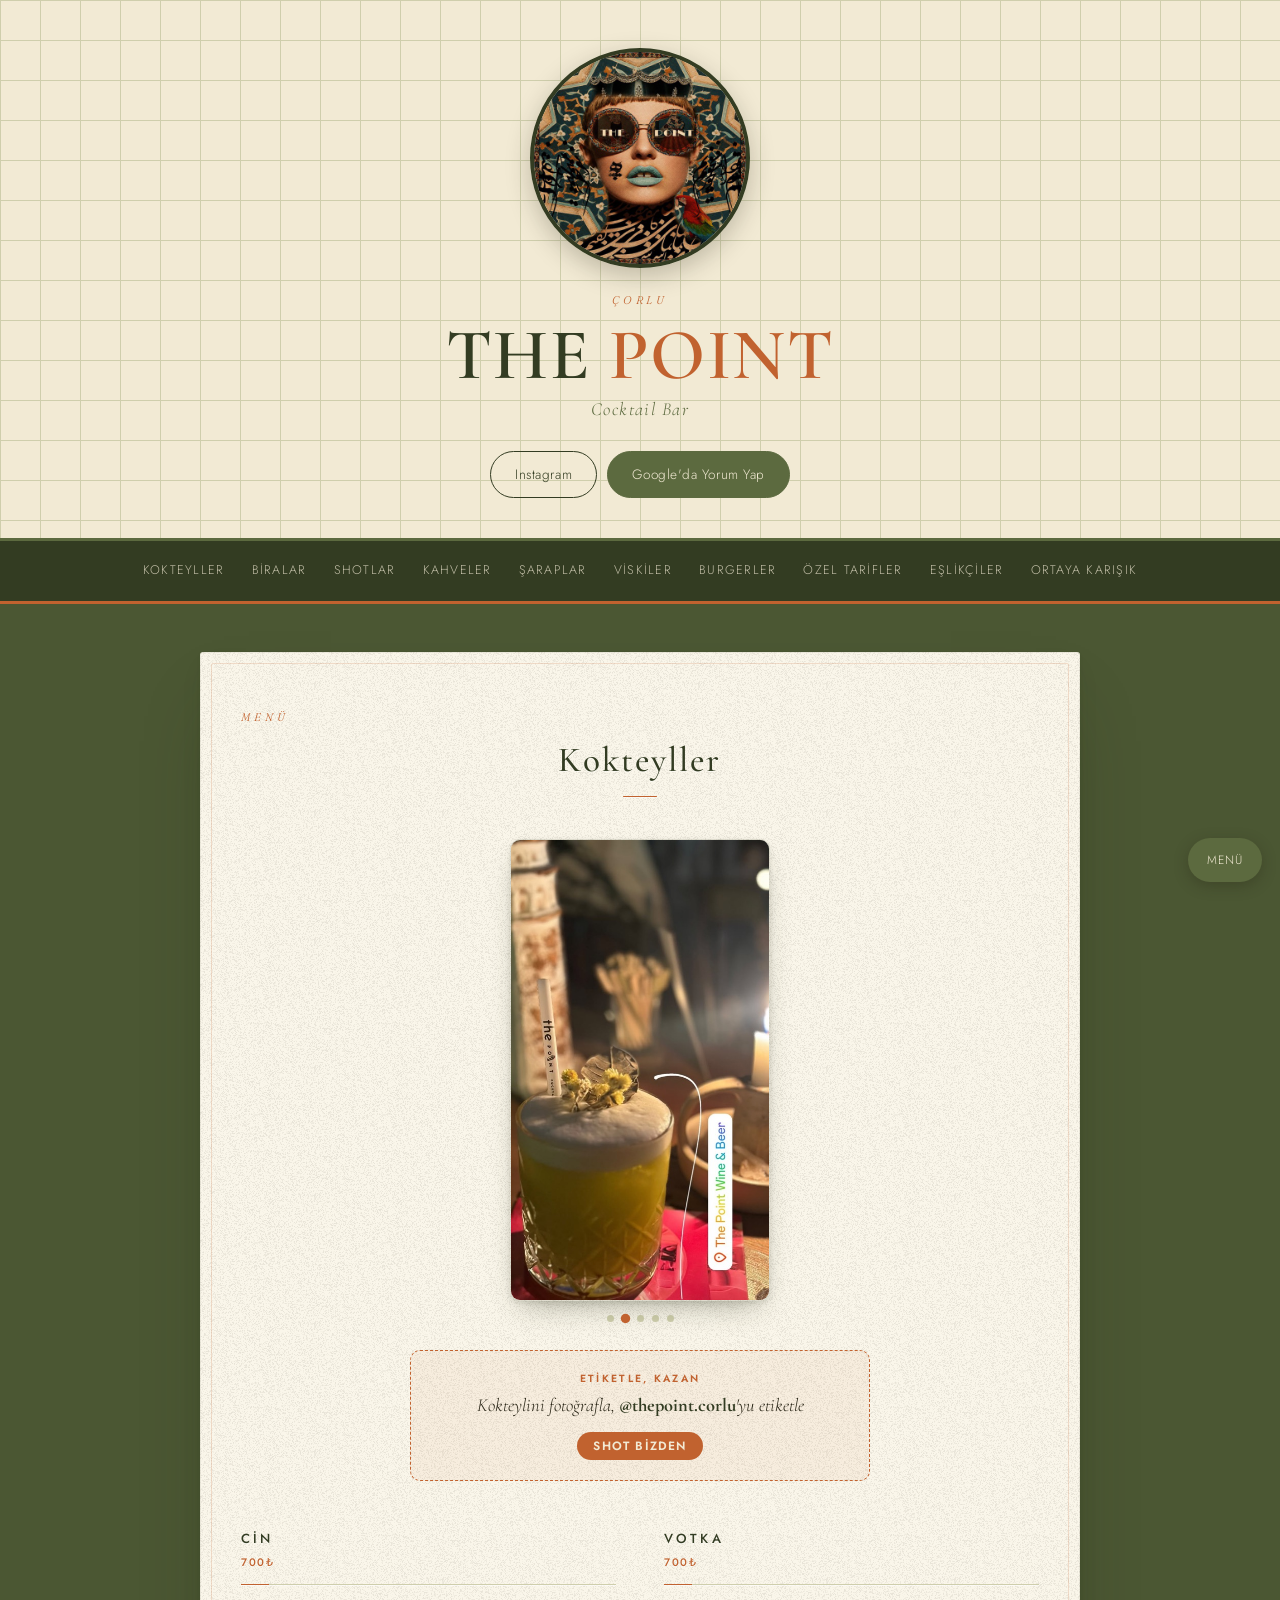
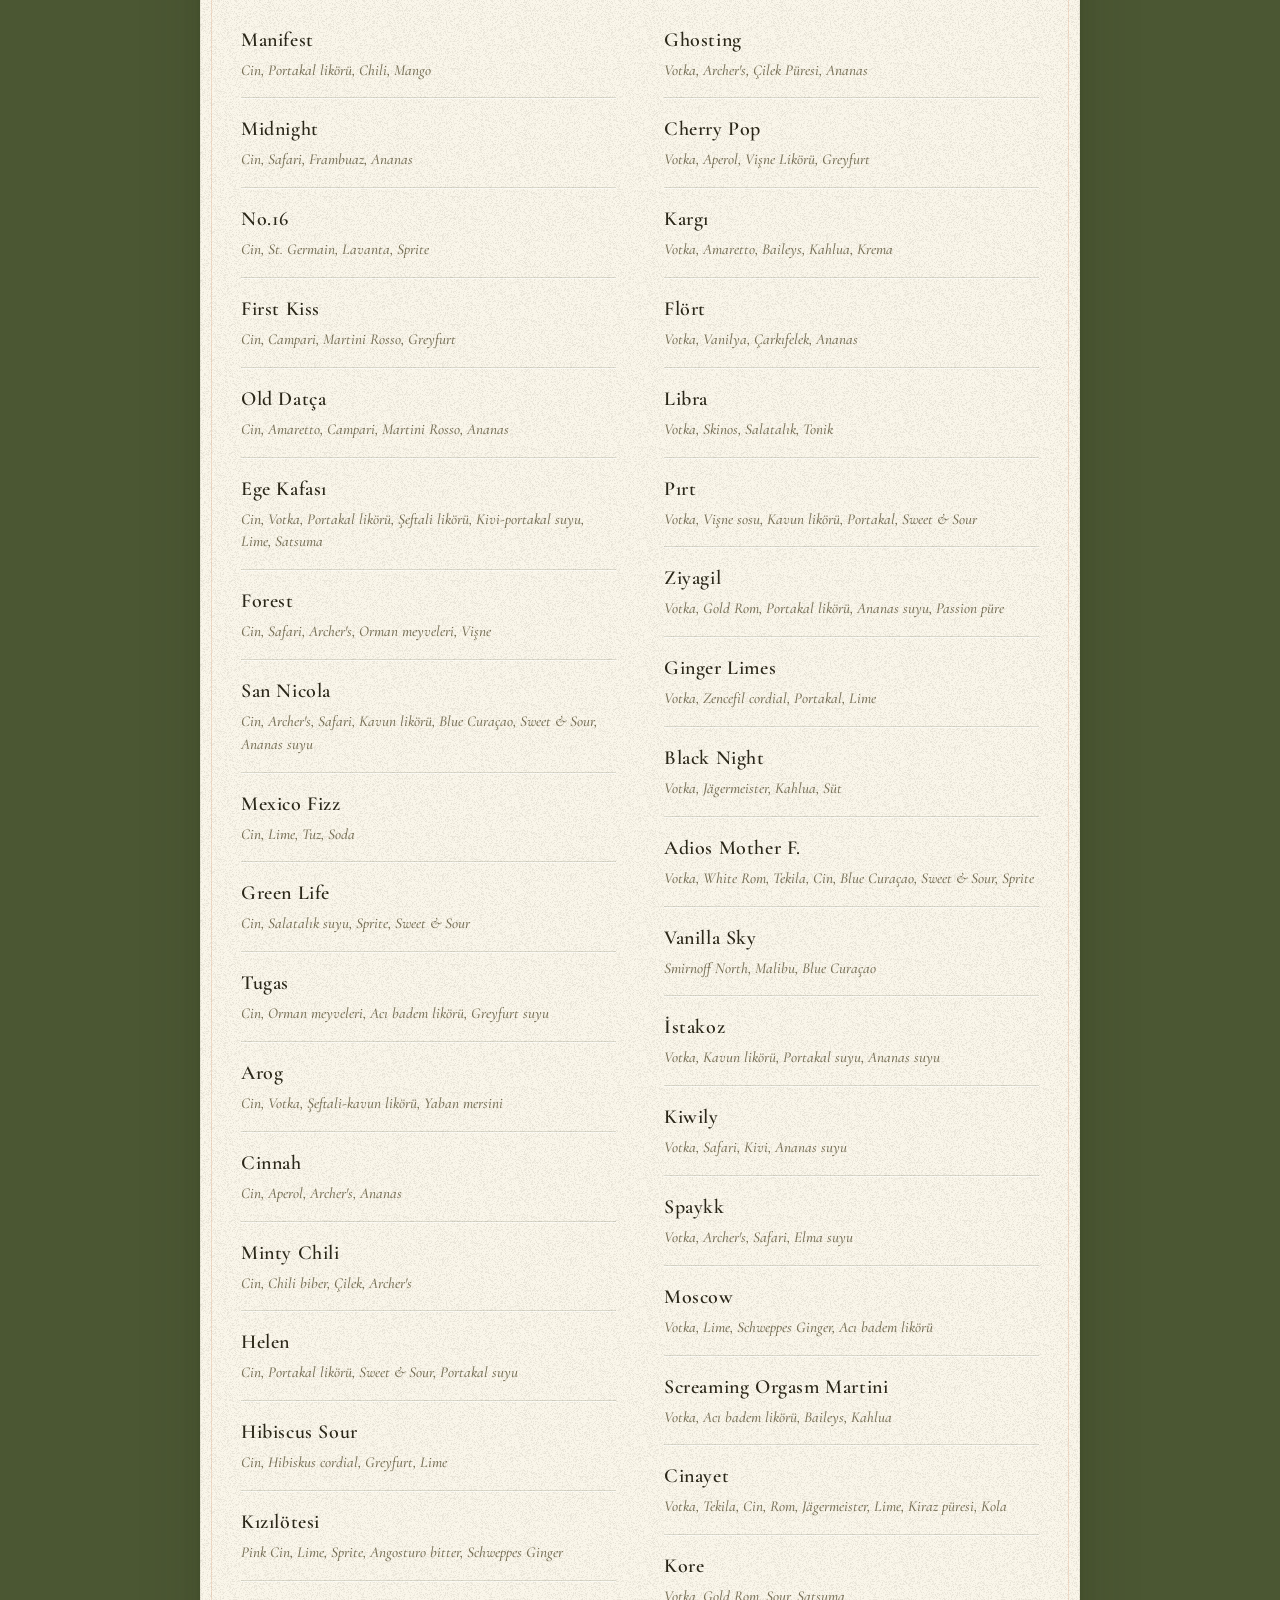
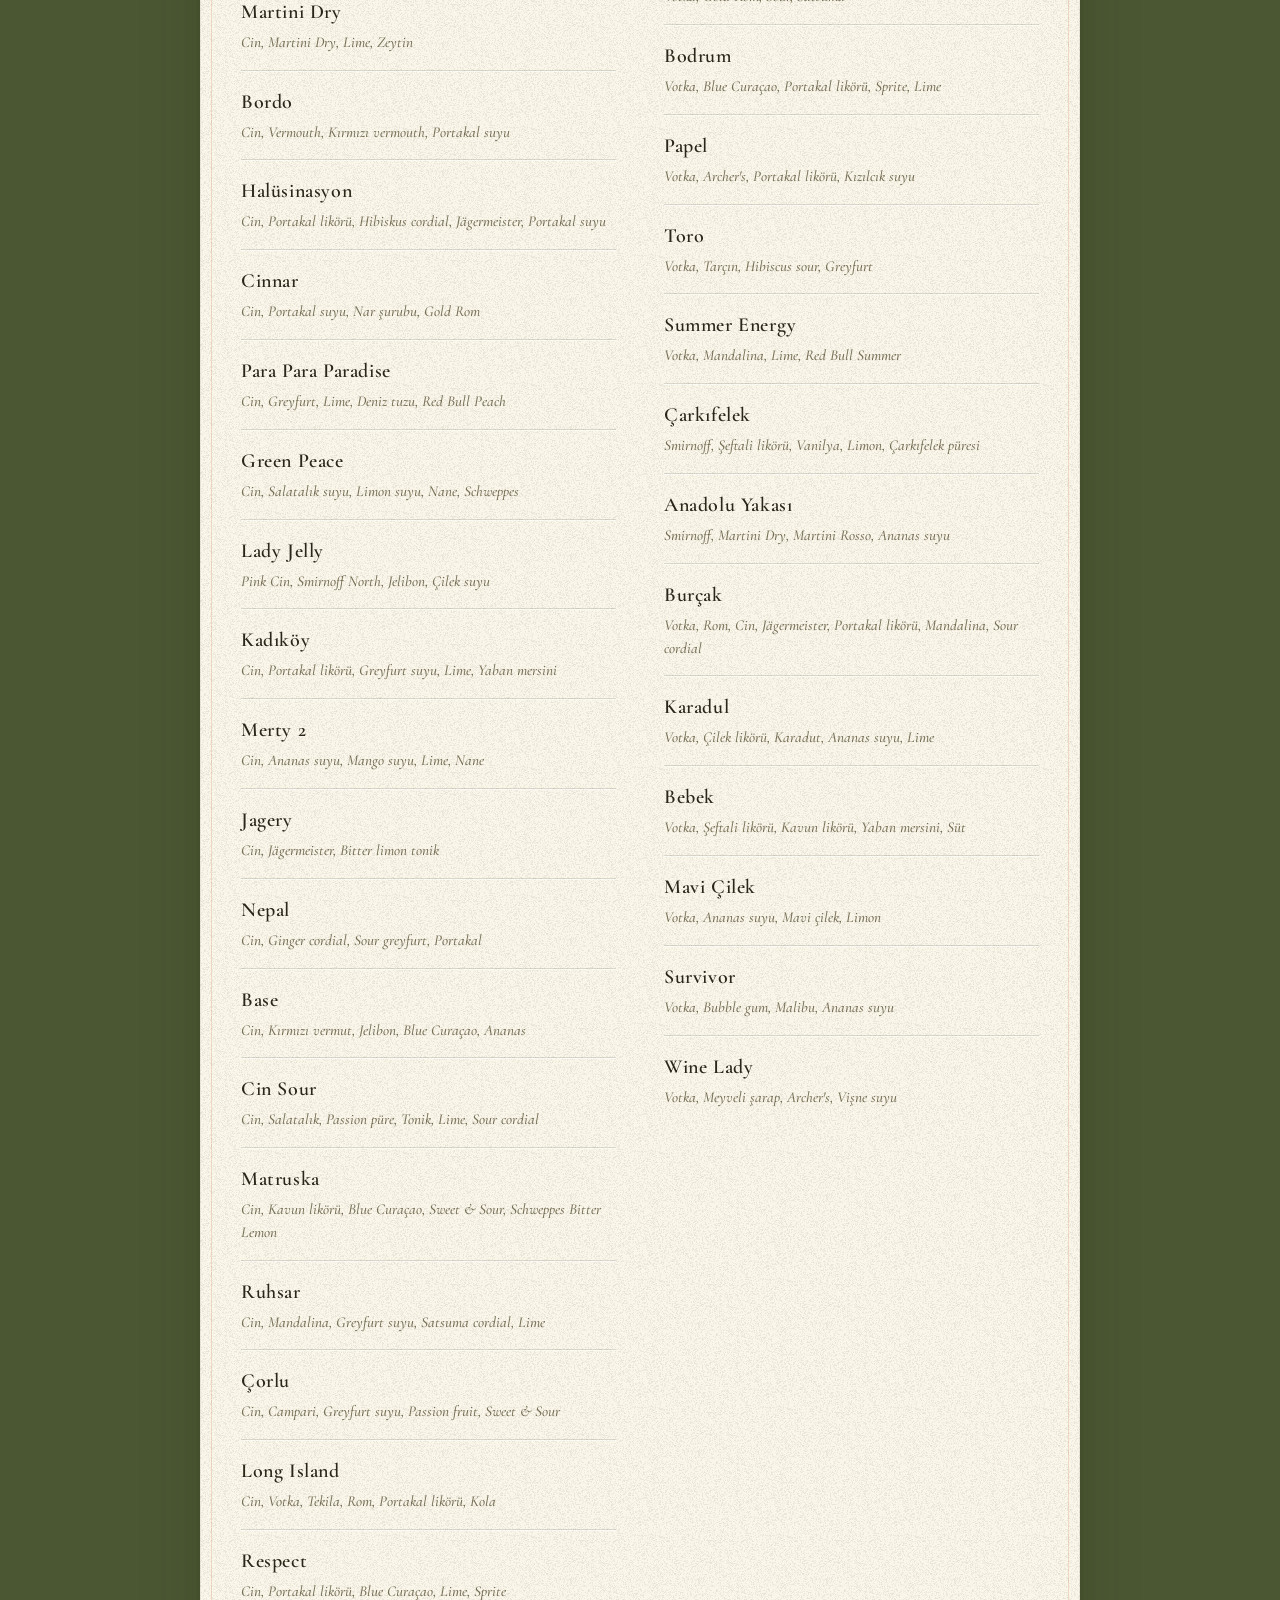
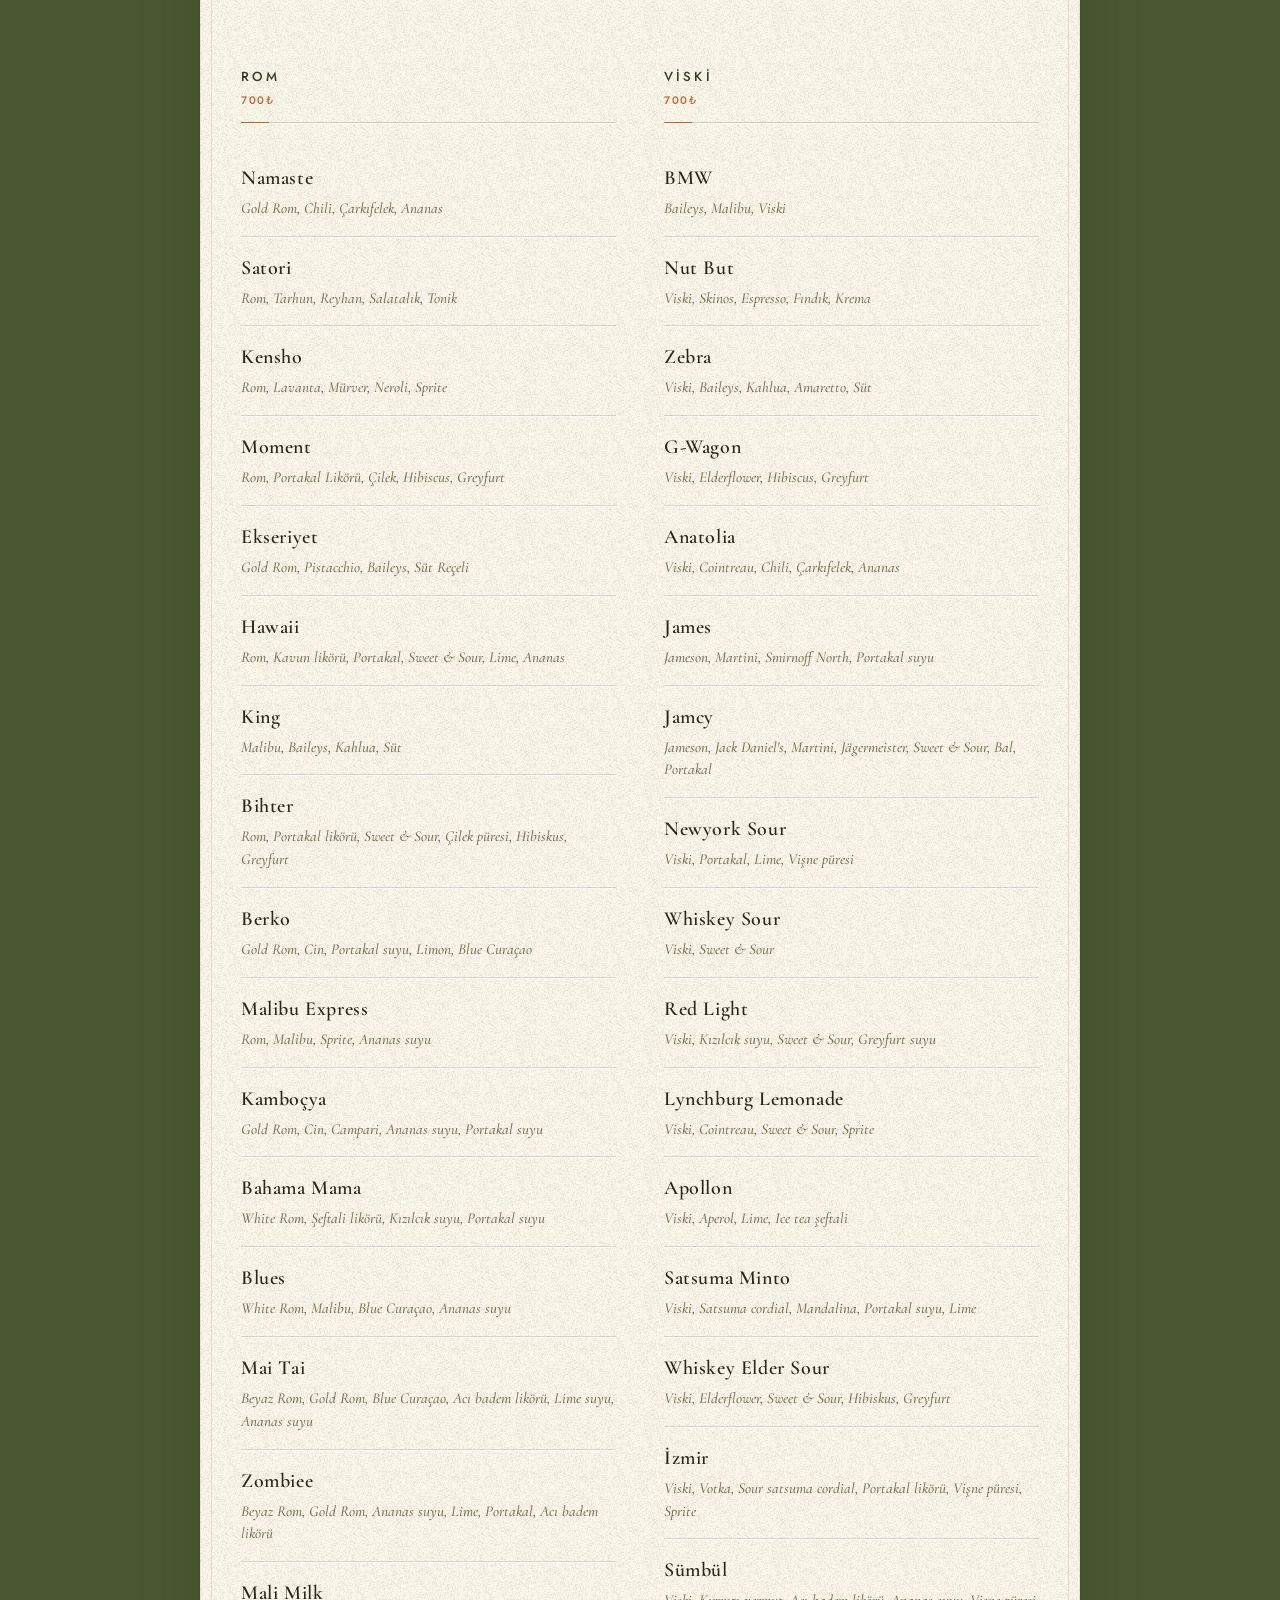
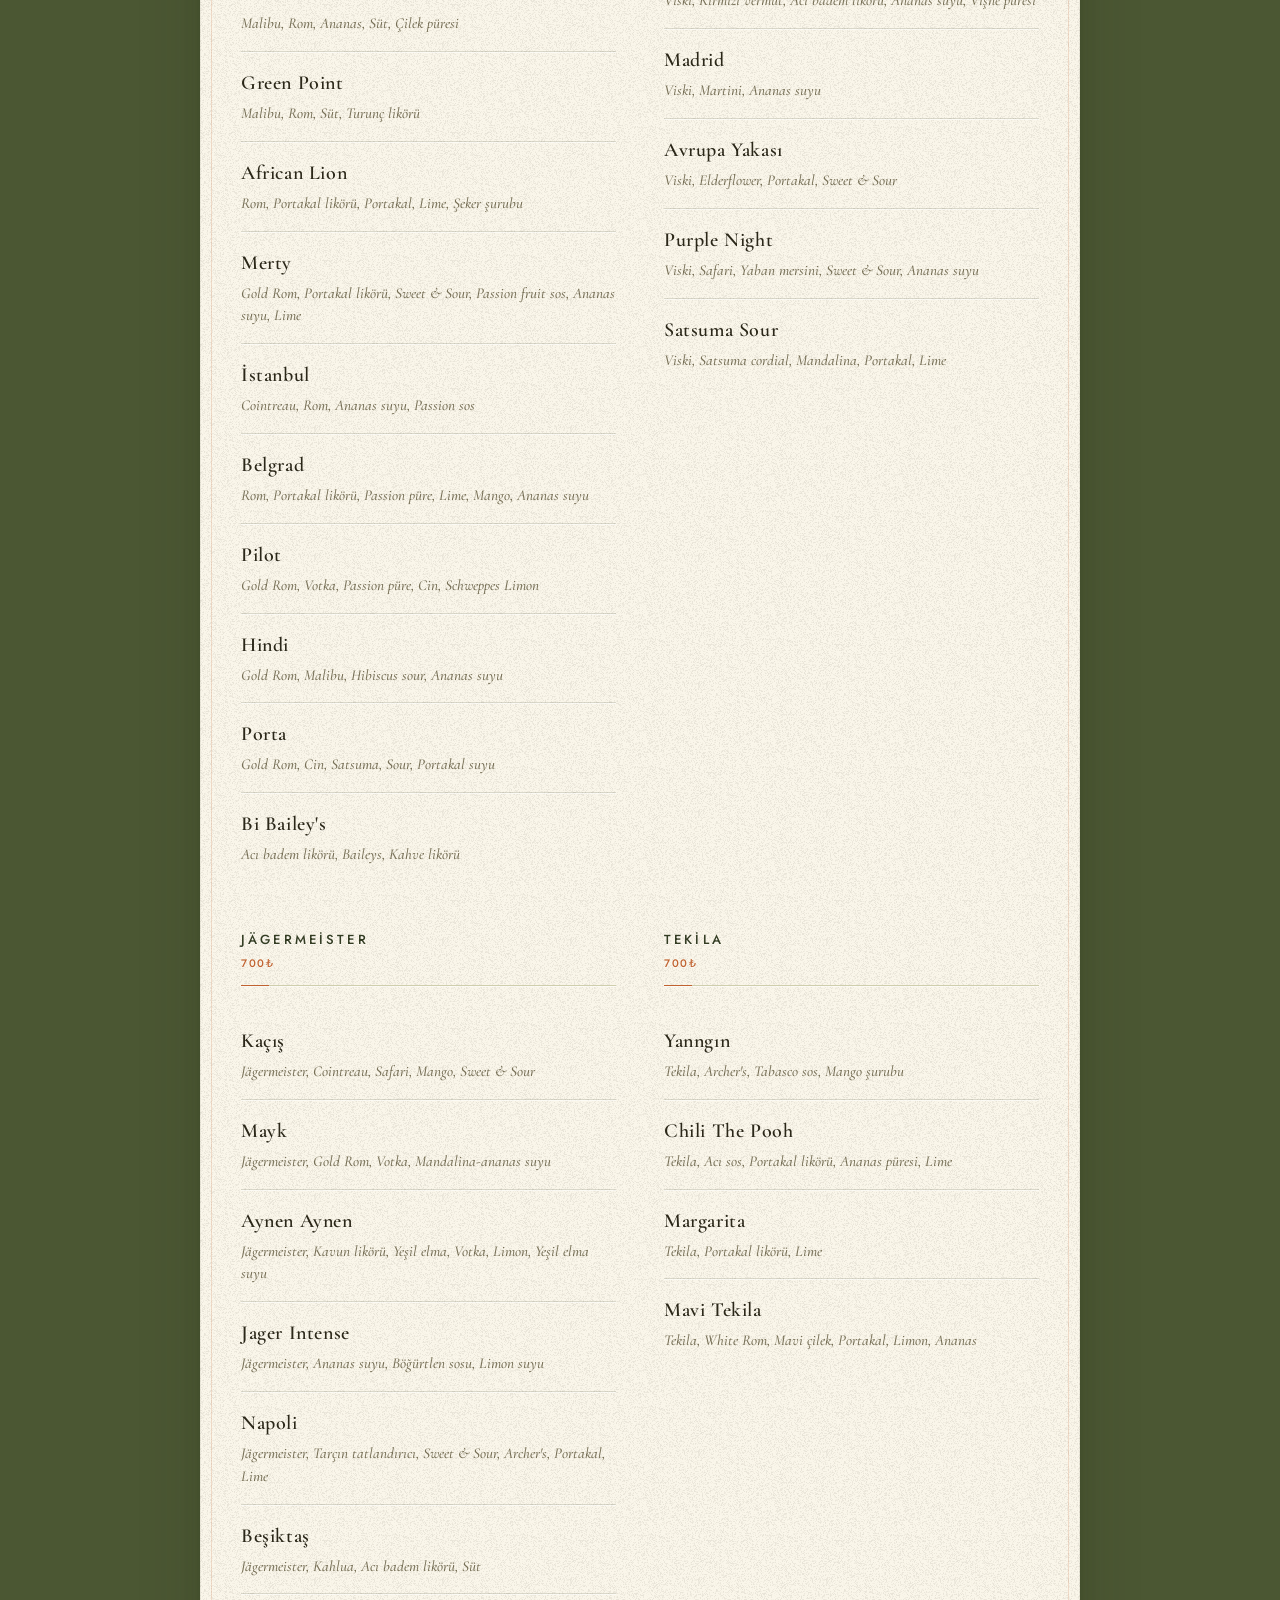
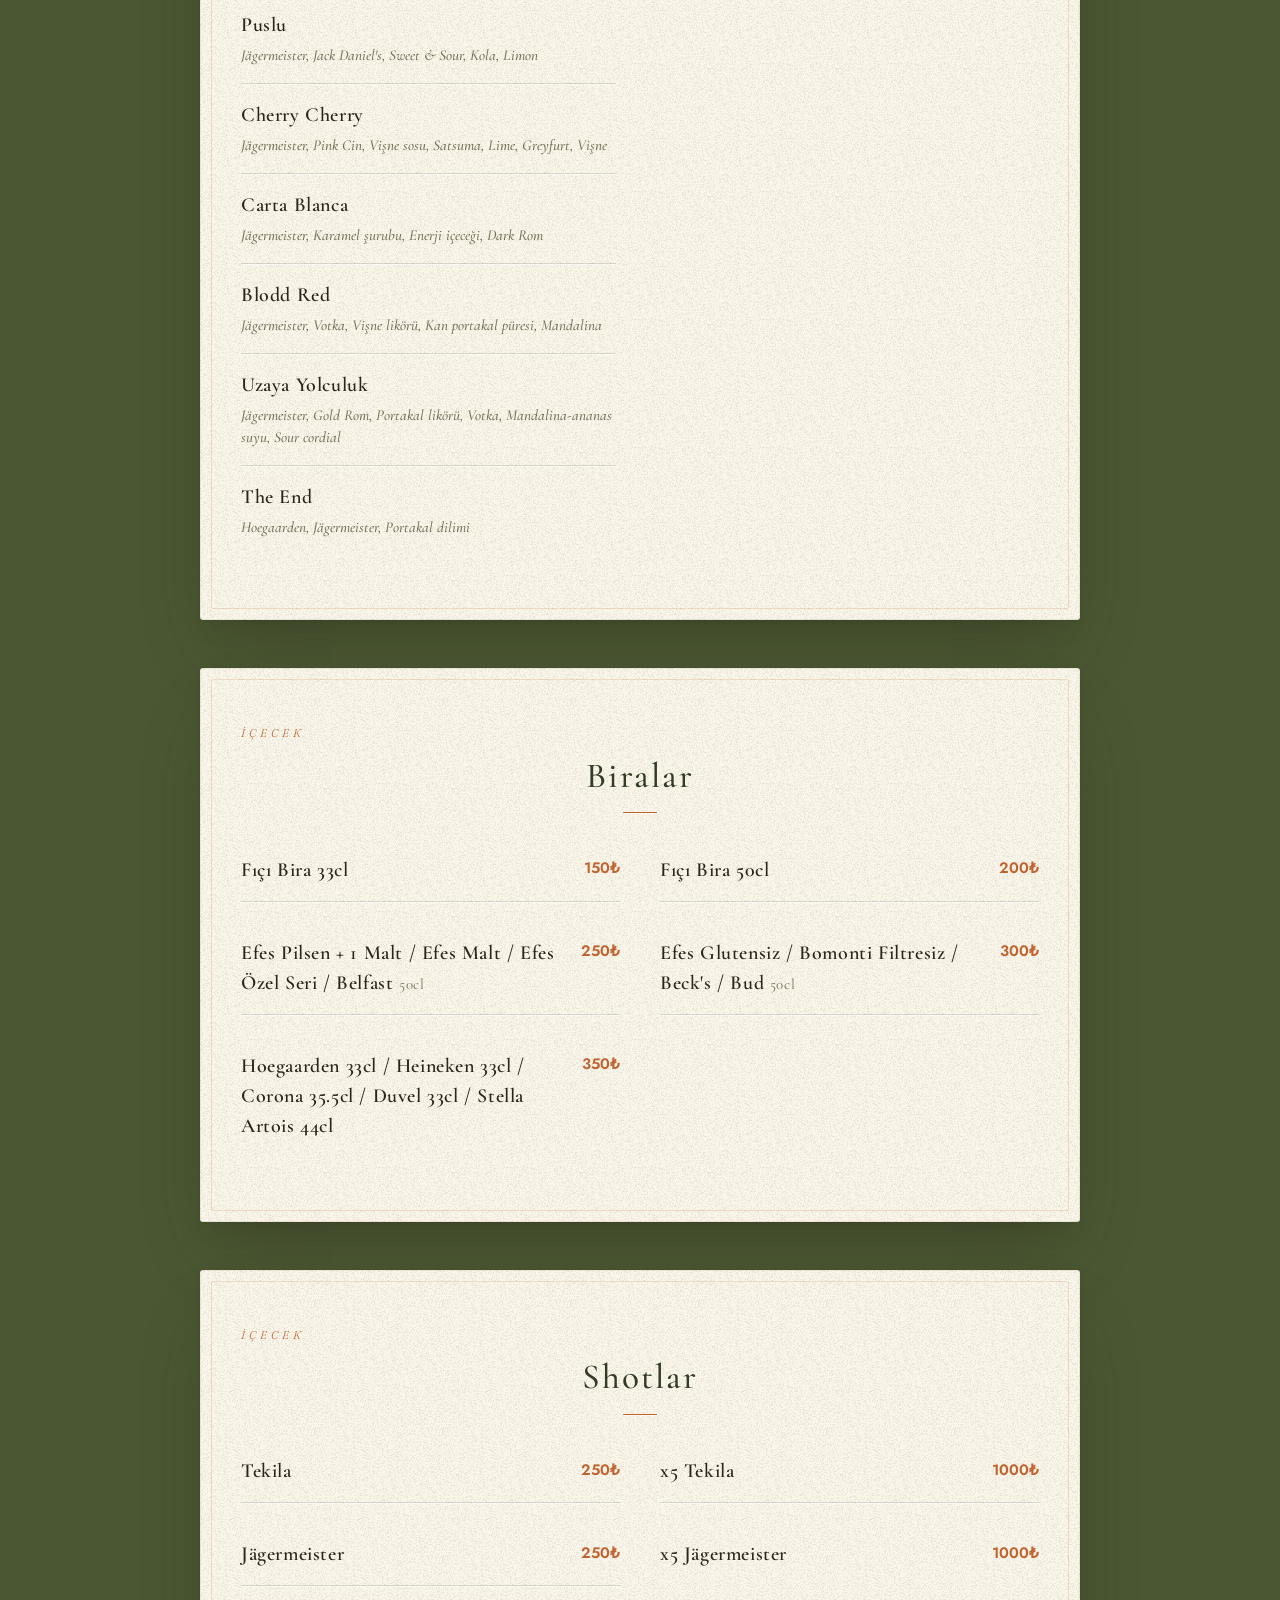
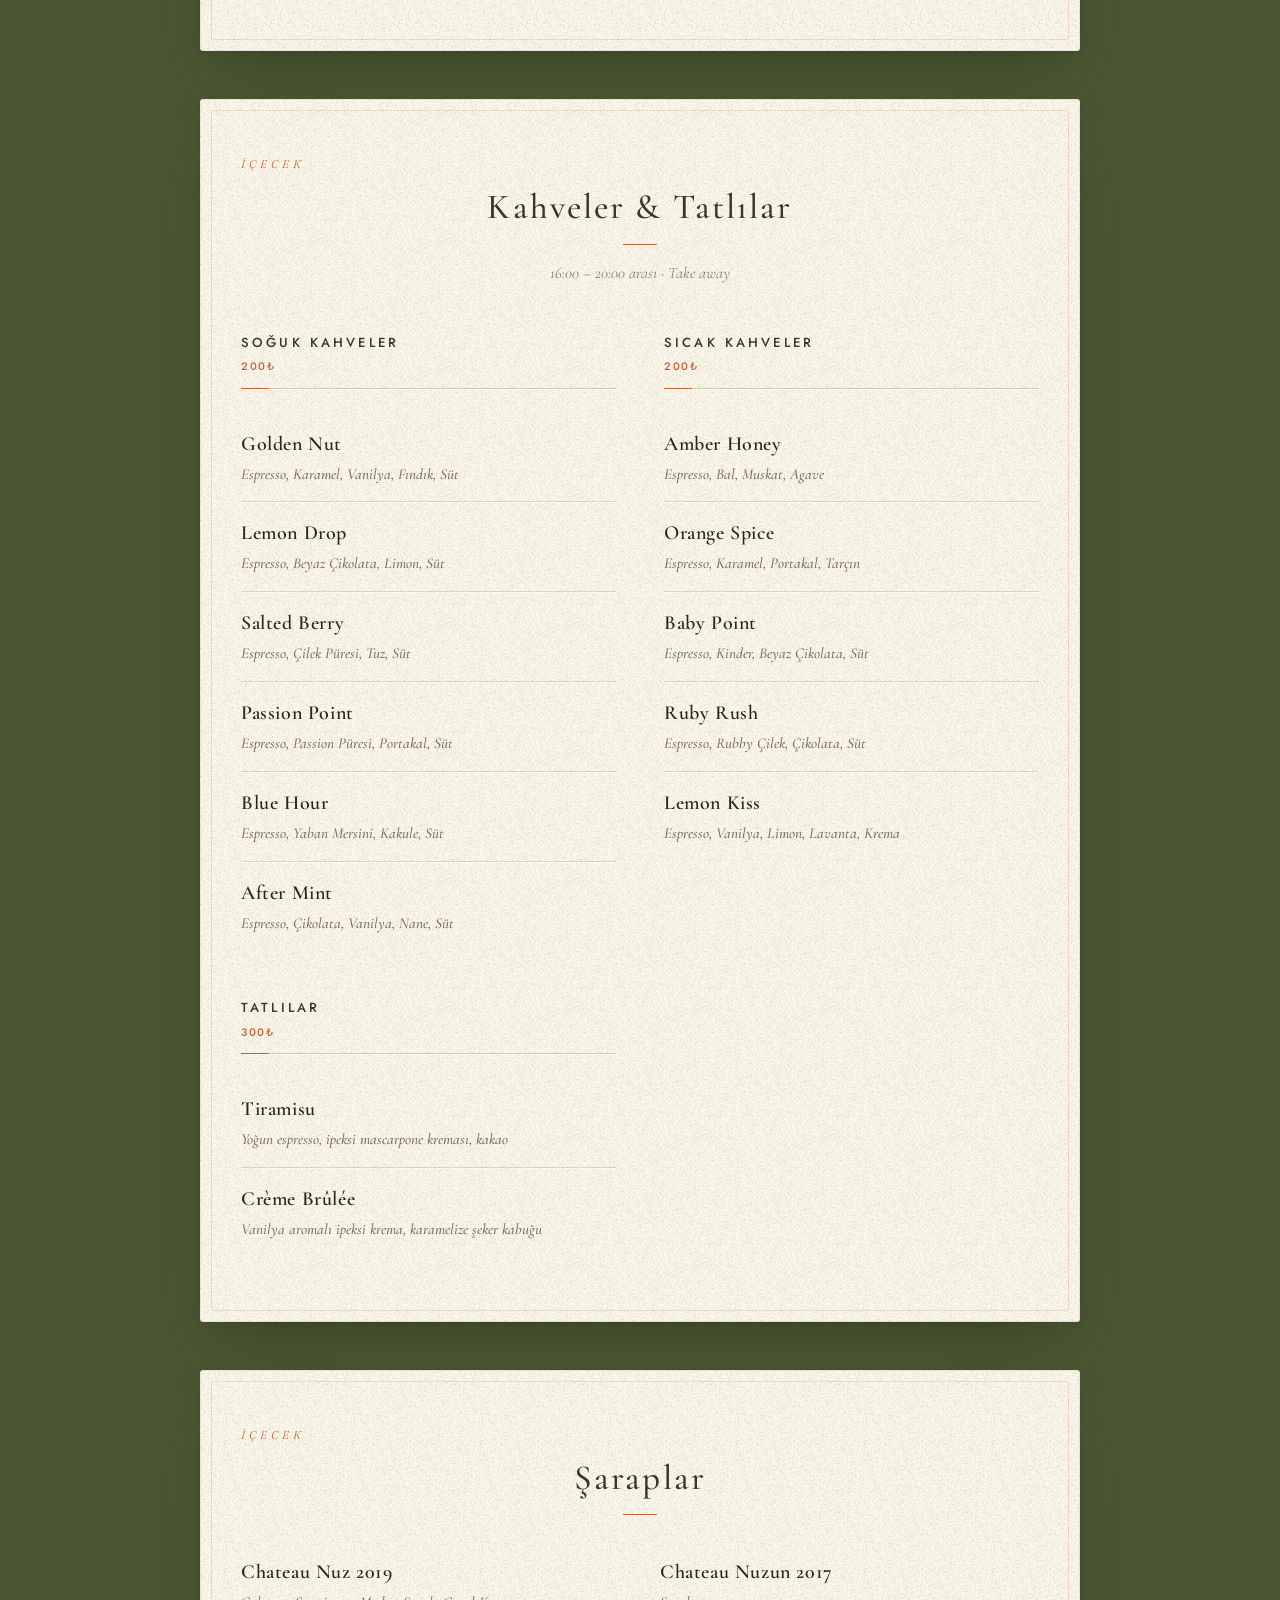
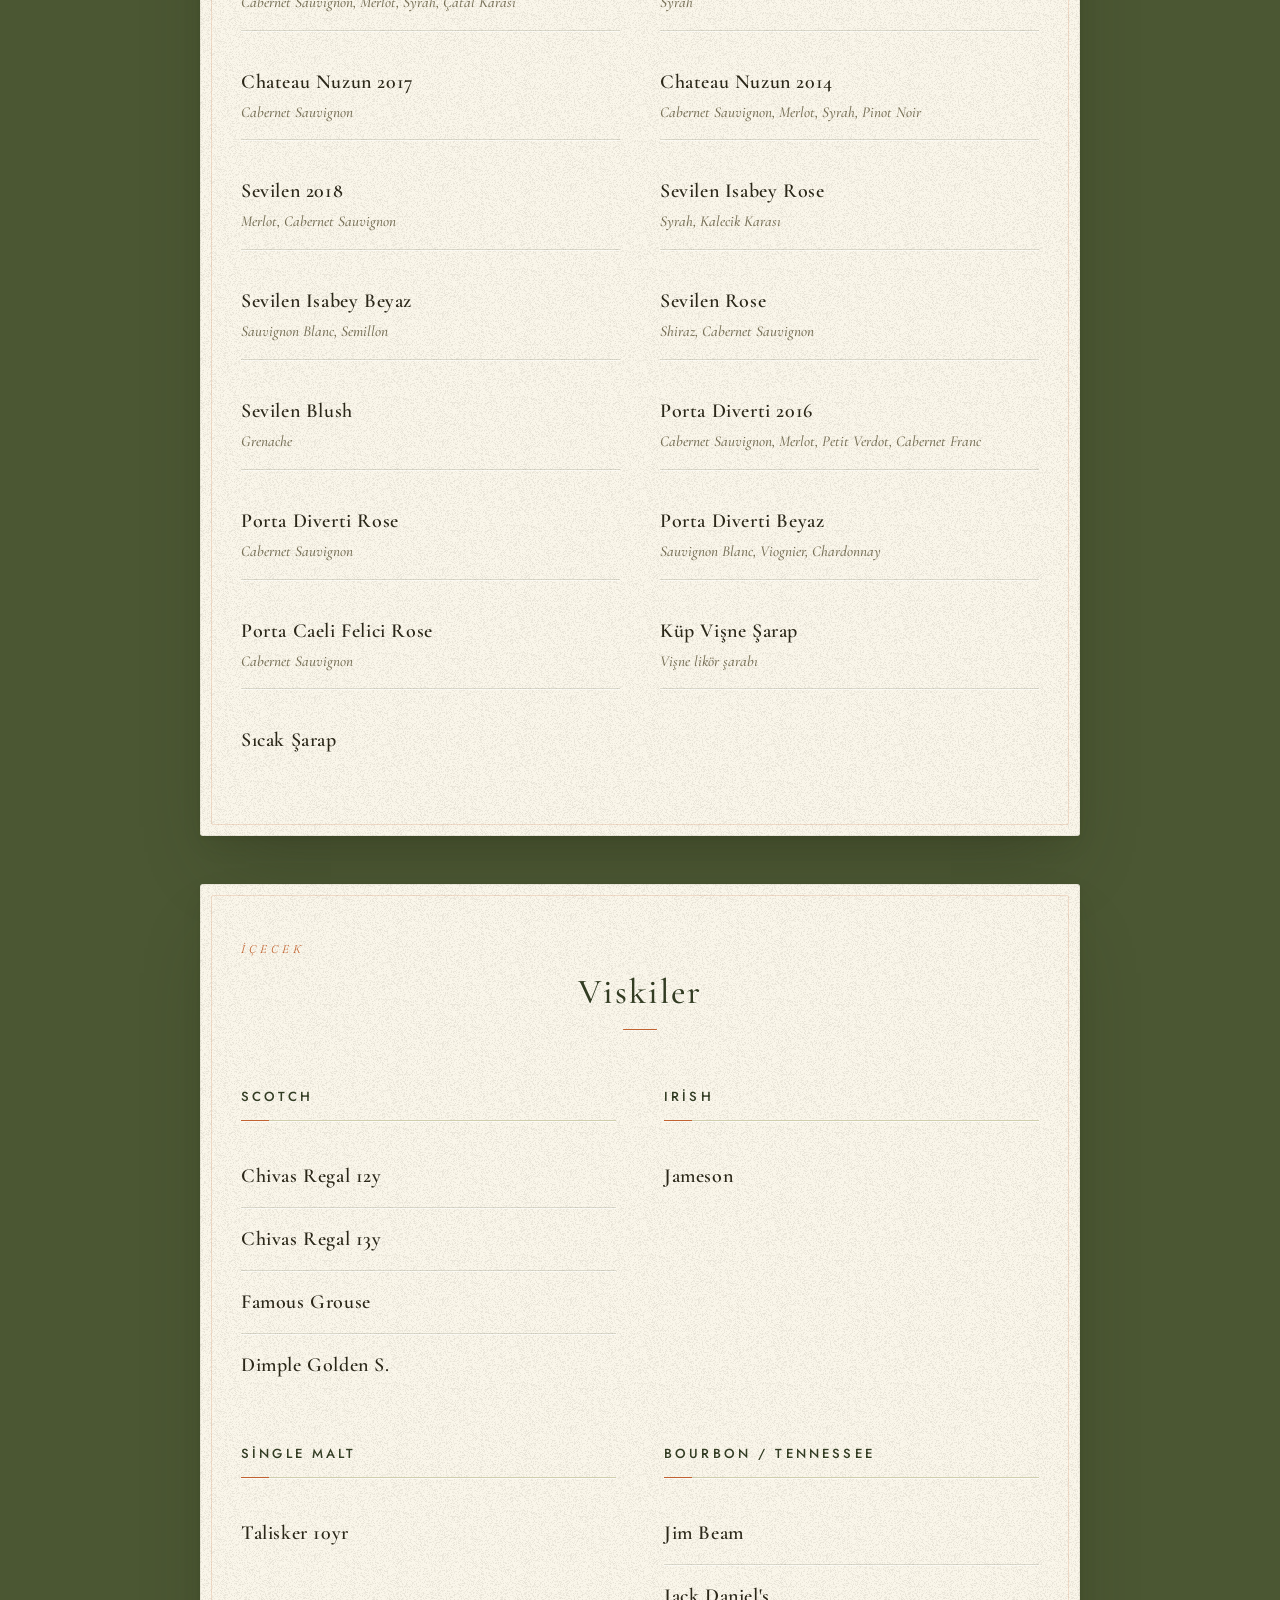
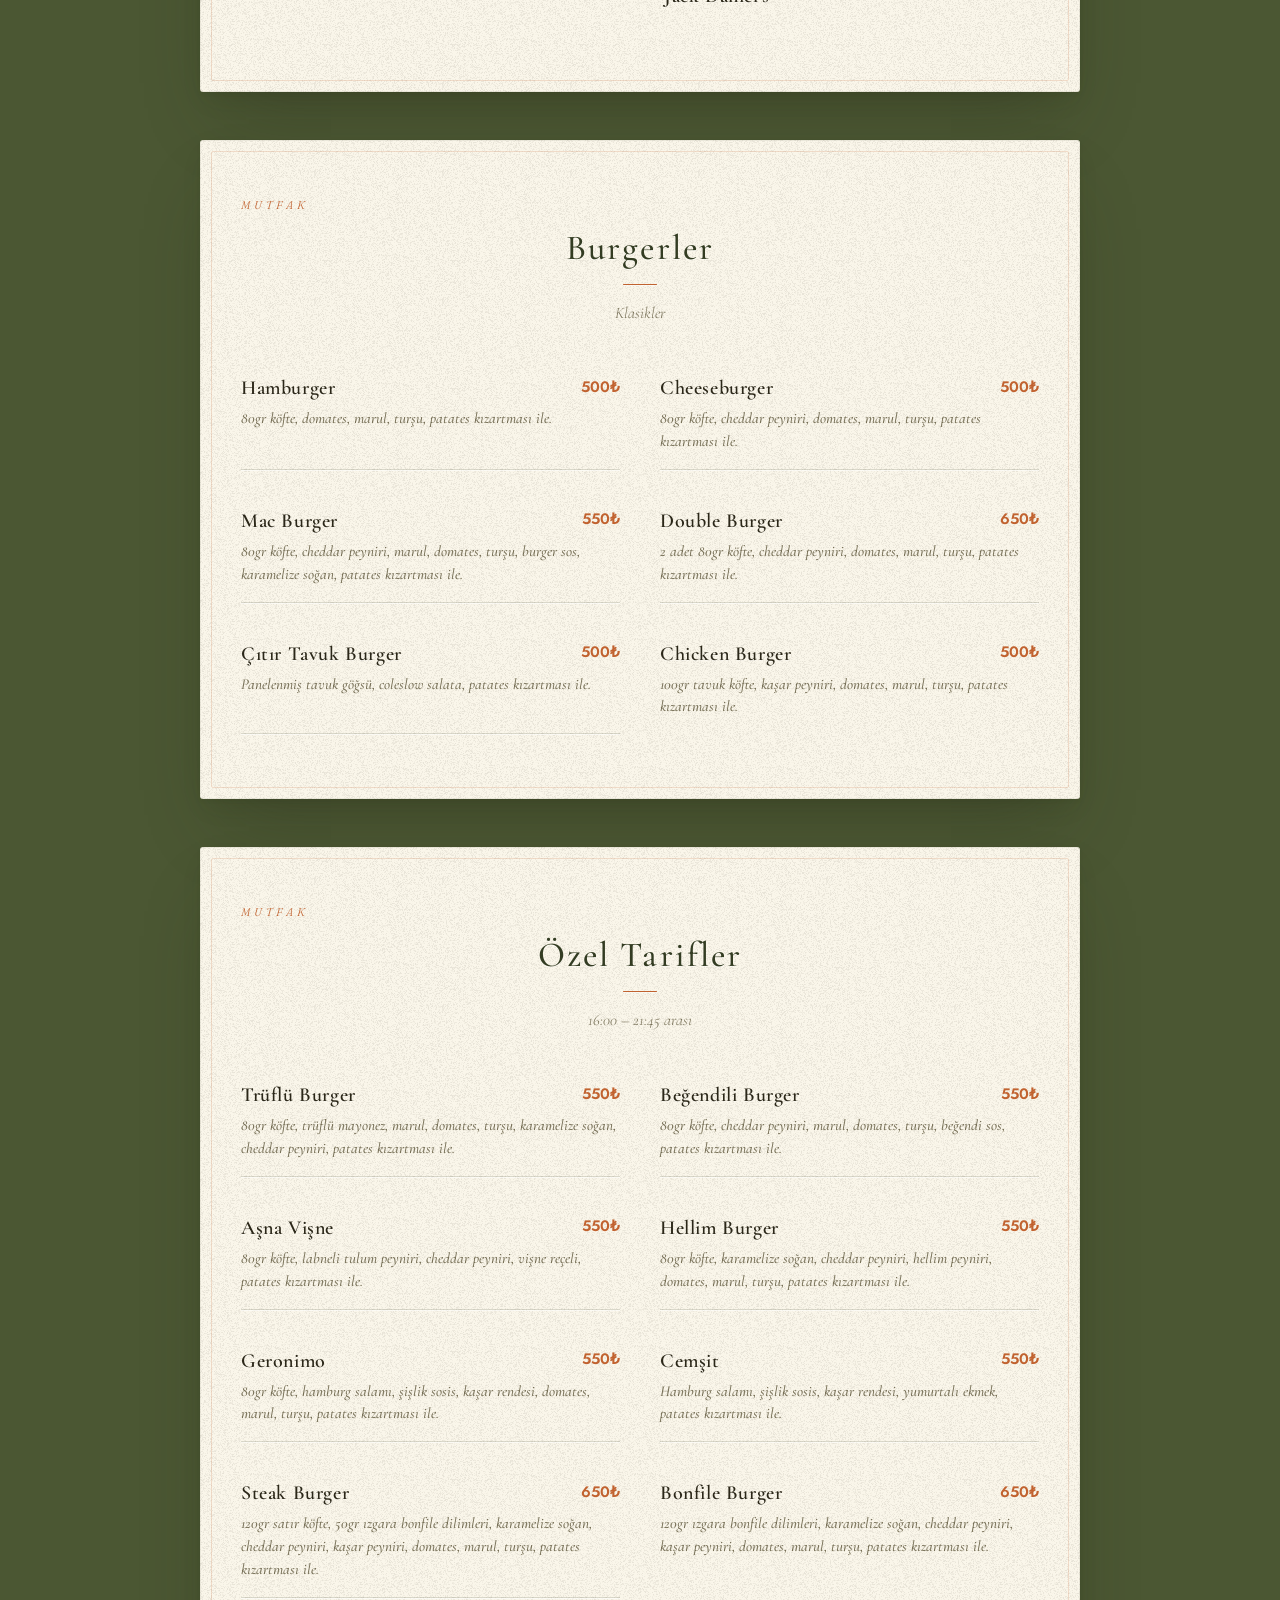
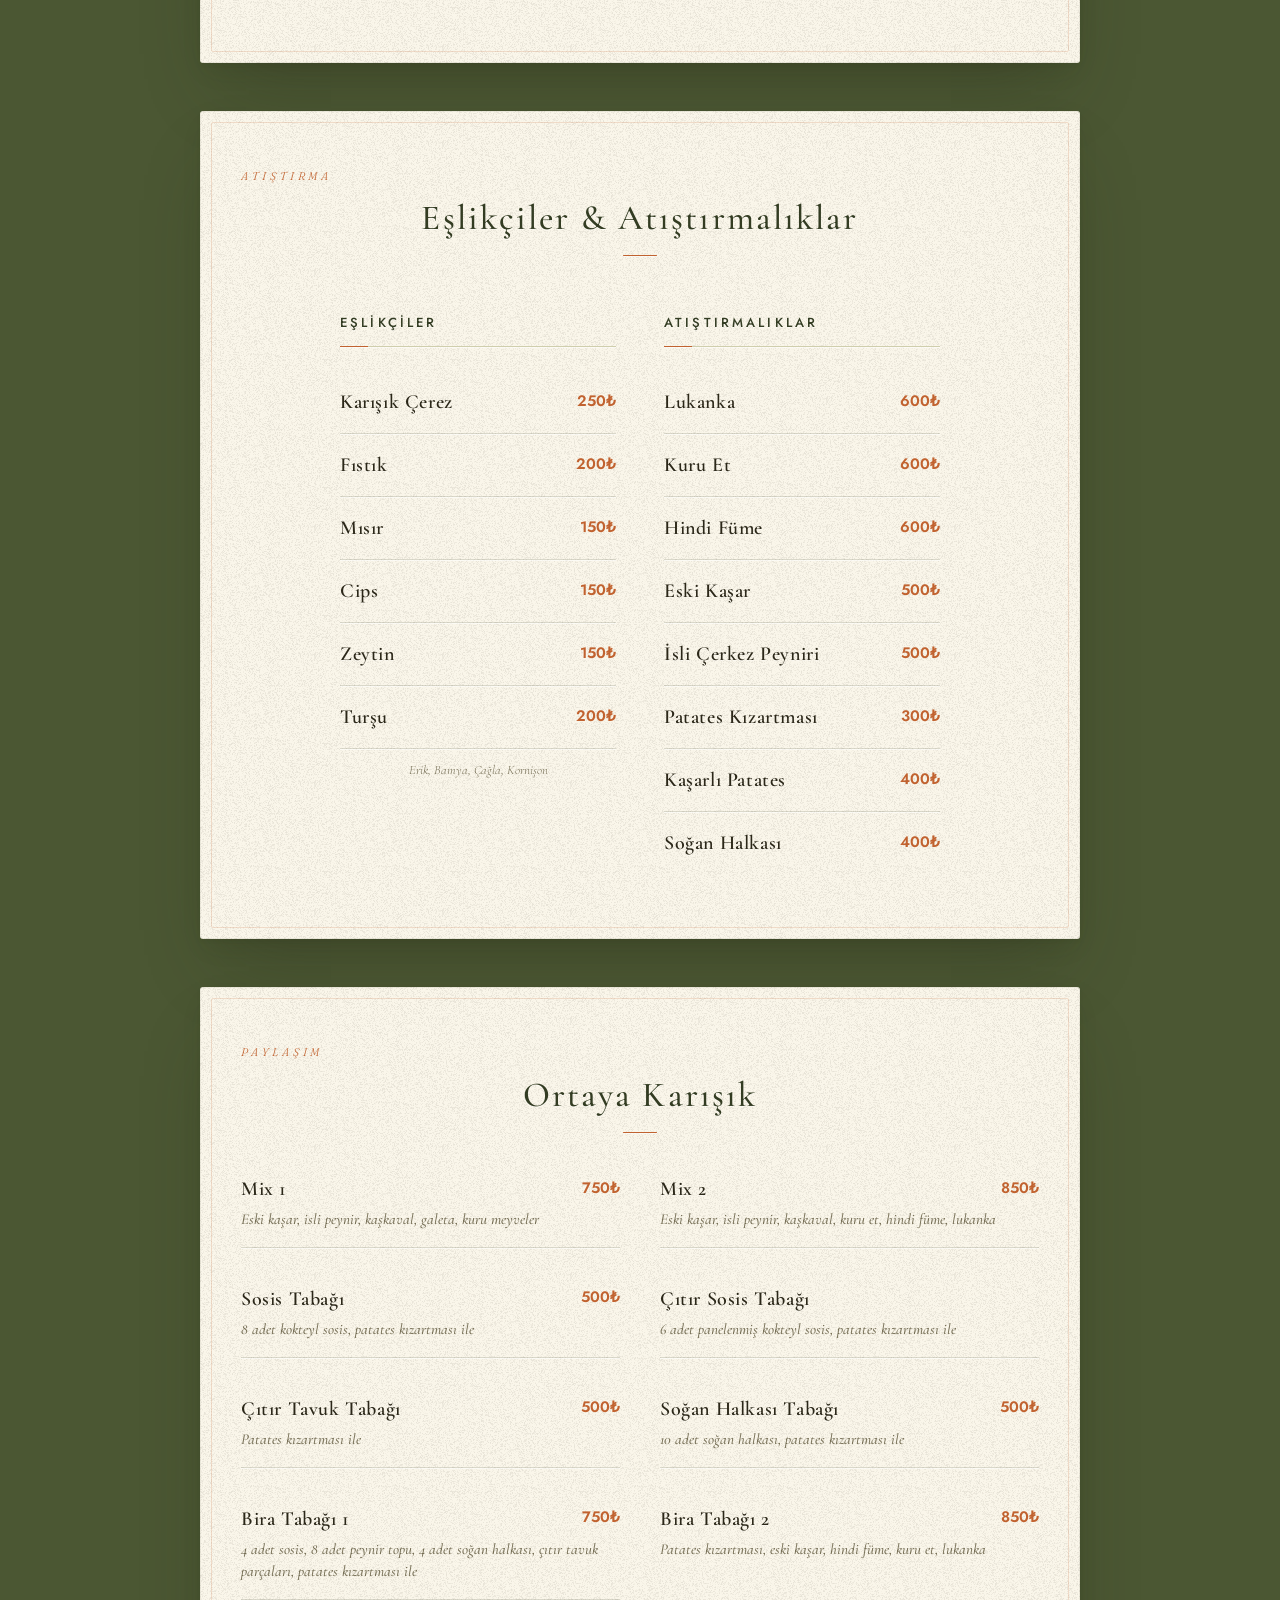
==== commit 26fd5581: "Kokteyl listesini 109 yeni kokteylle genislet (Jagermeister ve Tekila kategorileri eklendi), Sarapla" ====
--- a/index.html
+++ b/index.html
@@ -32,6 +32,8 @@
   <a href="#biralar">Biralar</a>
   <a href="#shotlar">Shotlar</a>
   <a href="#kahveler">Kahveler</a>
+  <a href="#saraplar">Şaraplar</a>
+  <a href="#viskiler">Viskiler</a>
   <a href="#burgerler">Burgerler</a>
   <a href="#ozel-tarifler">Özel Tarifler</a>
   <a href="#atistirmalik">Eşlikçiler</a>
@@ -75,6 +77,36 @@
         <div class="item"><h4>No.16</h4><p>Cin, St. Germain, Lavanta, Sprite</p></div>
         <div class="item"><h4>First Kiss</h4><p>Cin, Campari, Martini Rosso, Greyfurt</p></div>
         <div class="item"><h4>Old Datça</h4><p>Cin, Amaretto, Campari, Martini Rosso, Ananas</p></div>
+        <div class="item"><h4>Ege Kafası</h4><p>Cin, Votka, Portakal likörü, Şeftali likörü, Kivi-portakal suyu, Lime, Satsuma</p></div>
+        <div class="item"><h4>Forest</h4><p>Cin, Safari, Archer's, Orman meyveleri, Vişne</p></div>
+        <div class="item"><h4>San Nicola</h4><p>Cin, Archer's, Safari, Kavun likörü, Blue Curaçao, Sweet &amp; Sour, Ananas suyu</p></div>
+        <div class="item"><h4>Mexico Fizz</h4><p>Cin, Lime, Tuz, Soda</p></div>
+        <div class="item"><h4>Green Life</h4><p>Cin, Salatalık suyu, Sprite, Sweet &amp; Sour</p></div>
+        <div class="item"><h4>Tugas</h4><p>Cin, Orman meyveleri, Acı badem likörü, Greyfurt suyu</p></div>
+        <div class="item"><h4>Arog</h4><p>Cin, Votka, Şeftali-kavun likörü, Yaban mersini</p></div>
+        <div class="item"><h4>Cinnah</h4><p>Cin, Aperol, Archer's, Ananas</p></div>
+        <div class="item"><h4>Minty Chili</h4><p>Cin, Chili biber, Çilek, Archer's</p></div>
+        <div class="item"><h4>Helen</h4><p>Cin, Portakal likörü, Sweet &amp; Sour, Portakal suyu</p></div>
+        <div class="item"><h4>Hibiscus Sour</h4><p>Cin, Hibiskus cordial, Greyfurt, Lime</p></div>
+        <div class="item"><h4>Kızılötesi</h4><p>Pink Cin, Lime, Sprite, Angosturo bitter, Schweppes Ginger</p></div>
+        <div class="item"><h4>Martini Dry</h4><p>Cin, Martini Dry, Lime, Zeytin</p></div>
+        <div class="item"><h4>Bordo</h4><p>Cin, Vermouth, Kırmızı vermouth, Portakal suyu</p></div>
+        <div class="item"><h4>Halüsinasyon</h4><p>Cin, Portakal likörü, Hibiskus cordial, Jägermeister, Portakal suyu</p></div>
+        <div class="item"><h4>Cinnar</h4><p>Cin, Portakal suyu, Nar şurubu, Gold Rom</p></div>
+        <div class="item"><h4>Para Para Paradise</h4><p>Cin, Greyfurt, Lime, Deniz tuzu, Red Bull Peach</p></div>
+        <div class="item"><h4>Green Peace</h4><p>Cin, Salatalık suyu, Limon suyu, Nane, Schweppes</p></div>
+        <div class="item"><h4>Lady Jelly</h4><p>Pink Cin, Smirnoff North, Jelibon, Çilek suyu</p></div>
+        <div class="item"><h4>Kadıköy</h4><p>Cin, Portakal likörü, Greyfurt suyu, Lime, Yaban mersini</p></div>
+        <div class="item"><h4>Merty 2</h4><p>Cin, Ananas suyu, Mango suyu, Lime, Nane</p></div>
+        <div class="item"><h4>Jagery</h4><p>Cin, Jägermeister, Bitter limon tonik</p></div>
+        <div class="item"><h4>Nepal</h4><p>Cin, Ginger cordial, Sour greyfurt, Portakal</p></div>
+        <div class="item"><h4>Base</h4><p>Cin, Kırmızı vermut, Jelibon, Blue Curaçao, Ananas</p></div>
+        <div class="item"><h4>Cin Sour</h4><p>Cin, Salatalık, Passion püre, Tonik, Lime, Sour cordial</p></div>
+        <div class="item"><h4>Matruska</h4><p>Cin, Kavun likörü, Blue Curaçao, Sweet &amp; Sour, Schweppes Bitter Lemon</p></div>
+        <div class="item"><h4>Ruhsar</h4><p>Cin, Mandalina, Greyfurt suyu, Satsuma cordial, Lime</p></div>
+        <div class="item"><h4>Çorlu</h4><p>Cin, Campari, Greyfurt suyu, Passion fruit, Sweet &amp; Sour</p></div>
+        <div class="item"><h4>Long Island</h4><p>Cin, Votka, Tekila, Rom, Portakal likörü, Kola</p></div>
+        <div class="item"><h4>Respect</h4><p>Cin, Portakal likörü, Blue Curaçao, Lime, Sprite</p></div>
       </div>
 
       <div class="cat">
@@ -84,6 +116,31 @@
         <div class="item"><h4>Kargı</h4><p>Votka, Amaretto, Baileys, Kahlua, Krema</p></div>
         <div class="item"><h4>Flört</h4><p>Votka, Vanilya, Çarkıfelek, Ananas</p></div>
         <div class="item"><h4>Libra</h4><p>Votka, Skinos, Salatalık, Tonik</p></div>
+        <div class="item"><h4>Pırt</h4><p>Votka, Vişne sosu, Kavun likörü, Portakal, Sweet &amp; Sour</p></div>
+        <div class="item"><h4>Ziyagil</h4><p>Votka, Gold Rom, Portakal likörü, Ananas suyu, Passion püre</p></div>
+        <div class="item"><h4>Ginger Limes</h4><p>Votka, Zencefil cordial, Portakal, Lime</p></div>
+        <div class="item"><h4>Black Night</h4><p>Votka, Jägermeister, Kahlua, Süt</p></div>
+        <div class="item"><h4>Adios Mother F.</h4><p>Votka, White Rom, Tekila, Cin, Blue Curaçao, Sweet &amp; Sour, Sprite</p></div>
+        <div class="item"><h4>Vanilla Sky</h4><p>Smirnoff North, Malibu, Blue Curaçao</p></div>
+        <div class="item"><h4>İstakoz</h4><p>Votka, Kavun likörü, Portakal suyu, Ananas suyu</p></div>
+        <div class="item"><h4>Kiwily</h4><p>Votka, Safari, Kivi, Ananas suyu</p></div>
+        <div class="item"><h4>Spaykk</h4><p>Votka, Archer's, Safari, Elma suyu</p></div>
+        <div class="item"><h4>Moscow</h4><p>Votka, Lime, Schweppes Ginger, Acı badem likörü</p></div>
+        <div class="item"><h4>Screaming Orgasm Martini</h4><p>Votka, Acı badem likörü, Baileys, Kahlua</p></div>
+        <div class="item"><h4>Cinayet</h4><p>Votka, Tekila, Cin, Rom, Jägermeister, Lime, Kiraz püresi, Kola</p></div>
+        <div class="item"><h4>Kore</h4><p>Votka, Gold Rom, Sour, Satsuma</p></div>
+        <div class="item"><h4>Bodrum</h4><p>Votka, Blue Curaçao, Portakal likörü, Sprite, Lime</p></div>
+        <div class="item"><h4>Papel</h4><p>Votka, Archer's, Portakal likörü, Kızılcık suyu</p></div>
+        <div class="item"><h4>Toro</h4><p>Votka, Tarçın, Hibiscus sour, Greyfurt</p></div>
+        <div class="item"><h4>Summer Energy</h4><p>Votka, Mandalina, Lime, Red Bull Summer</p></div>
+        <div class="item"><h4>Çarkıfelek</h4><p>Smirnoff, Şeftali likörü, Vanilya, Limon, Çarkıfelek püresi</p></div>
+        <div class="item"><h4>Anadolu Yakası</h4><p>Smirnoff, Martini Dry, Martini Rosso, Ananas suyu</p></div>
+        <div class="item"><h4>Burçak</h4><p>Votka, Rom, Cin, Jägermeister, Portakal likörü, Mandalina, Sour cordial</p></div>
+        <div class="item"><h4>Karadul</h4><p>Votka, Çilek likörü, Karadut, Ananas suyu, Lime</p></div>
+        <div class="item"><h4>Bebek</h4><p>Votka, Şeftali likörü, Kavun likörü, Yaban mersini, Süt</p></div>
+        <div class="item"><h4>Mavi Çilek</h4><p>Votka, Ananas suyu, Mavi çilek, Limon</p></div>
+        <div class="item"><h4>Survivor</h4><p>Votka, Bubble gum, Malibu, Ananas suyu</p></div>
+        <div class="item"><h4>Wine Lady</h4><p>Votka, Meyveli şarap, Archer's, Vişne suyu</p></div>
       </div>
 
       <div class="cat">
@@ -93,6 +150,26 @@
         <div class="item"><h4>Kensho</h4><p>Rom, Lavanta, Mürver, Neroli, Sprite</p></div>
         <div class="item"><h4>Moment</h4><p>Rom, Portakal Likörü, Çilek, Hibiscus, Greyfurt</p></div>
         <div class="item"><h4>Ekseriyet</h4><p>Gold Rom, Pistacchio, Baileys, Süt Reçeli</p></div>
+        <div class="item"><h4>Hawaii</h4><p>Rom, Kavun likörü, Portakal, Sweet &amp; Sour, Lime, Ananas</p></div>
+        <div class="item"><h4>King</h4><p>Malibu, Baileys, Kahlua, Süt</p></div>
+        <div class="item"><h4>Bihter</h4><p>Rom, Portakal likörü, Sweet &amp; Sour, Çilek püresi, Hibiskus, Greyfurt</p></div>
+        <div class="item"><h4>Berko</h4><p>Gold Rom, Cin, Portakal suyu, Limon, Blue Curaçao</p></div>
+        <div class="item"><h4>Malibu Express</h4><p>Rom, Malibu, Sprite, Ananas suyu</p></div>
+        <div class="item"><h4>Kamboçya</h4><p>Gold Rom, Cin, Campari, Ananas suyu, Portakal suyu</p></div>
+        <div class="item"><h4>Bahama Mama</h4><p>White Rom, Şeftali likörü, Kızılcık suyu, Portakal suyu</p></div>
+        <div class="item"><h4>Blues</h4><p>White Rom, Malibu, Blue Curaçao, Ananas suyu</p></div>
+        <div class="item"><h4>Mai Tai</h4><p>Beyaz Rom, Gold Rom, Blue Curaçao, Acı badem likörü, Lime suyu, Ananas suyu</p></div>
+        <div class="item"><h4>Zombiee</h4><p>Beyaz Rom, Gold Rom, Ananas suyu, Lime, Portakal, Acı badem likörü</p></div>
+        <div class="item"><h4>Mali Milk</h4><p>Malibu, Rom, Ananas, Süt, Çilek püresi</p></div>
+        <div class="item"><h4>Green Point</h4><p>Malibu, Rom, Süt, Turunç likörü</p></div>
+        <div class="item"><h4>African Lion</h4><p>Rom, Portakal likörü, Portakal, Lime, Şeker şurubu</p></div>
+        <div class="item"><h4>Merty</h4><p>Gold Rom, Portakal likörü, Sweet &amp; Sour, Passion fruit sos, Ananas suyu, Lime</p></div>
+        <div class="item"><h4>İstanbul</h4><p>Cointreau, Rom, Ananas suyu, Passion sos</p></div>
+        <div class="item"><h4>Belgrad</h4><p>Rom, Portakal likörü, Passion püre, Lime, Mango, Ananas suyu</p></div>
+        <div class="item"><h4>Pilot</h4><p>Gold Rom, Votka, Passion püre, Cin, Schweppes Limon</p></div>
+        <div class="item"><h4>Hindi</h4><p>Gold Rom, Malibu, Hibiscus sour, Ananas suyu</p></div>
+        <div class="item"><h4>Porta</h4><p>Gold Rom, Cin, Satsuma, Sour, Portakal suyu</p></div>
+        <div class="item"><h4>Bi Bailey's</h4><p>Acı badem likörü, Baileys, Kahve likörü</p></div>
       </div>
 
       <div class="cat">
@@ -102,6 +179,45 @@
         <div class="item"><h4>Zebra</h4><p>Viski, Baileys, Kahlua, Amaretto, Süt</p></div>
         <div class="item"><h4>G-Wagon</h4><p>Viski, Elderflower, Hibiscus, Greyfurt</p></div>
         <div class="item"><h4>Anatolia</h4><p>Viski, Cointreau, Chili, Çarkıfelek, Ananas</p></div>
+        <div class="item"><h4>James</h4><p>Jameson, Martini, Smirnoff North, Portakal suyu</p></div>
+        <div class="item"><h4>Jamcy</h4><p>Jameson, Jack Daniel's, Martini, Jägermeister, Sweet &amp; Sour, Bal, Portakal</p></div>
+        <div class="item"><h4>Newyork Sour</h4><p>Viski, Portakal, Lime, Vişne püresi</p></div>
+        <div class="item"><h4>Whiskey Sour</h4><p>Viski, Sweet &amp; Sour</p></div>
+        <div class="item"><h4>Red Light</h4><p>Viski, Kızılcık suyu, Sweet &amp; Sour, Greyfurt suyu</p></div>
+        <div class="item"><h4>Lynchburg Lemonade</h4><p>Viski, Cointreau, Sweet &amp; Sour, Sprite</p></div>
+        <div class="item"><h4>Apollon</h4><p>Viski, Aperol, Lime, Ice tea şeftali</p></div>
+        <div class="item"><h4>Satsuma Minto</h4><p>Viski, Satsuma cordial, Mandalina, Portakal suyu, Lime</p></div>
+        <div class="item"><h4>Whiskey Elder Sour</h4><p>Viski, Elderflower, Sweet &amp; Sour, Hibiskus, Greyfurt</p></div>
+        <div class="item"><h4>İzmir</h4><p>Viski, Votka, Sour satsuma cordial, Portakal likörü, Vişne püresi, Sprite</p></div>
+        <div class="item"><h4>Sümbül</h4><p>Viski, Kırmızı vermut, Acı badem likörü, Ananas suyu, Vişne püresi</p></div>
+        <div class="item"><h4>Madrid</h4><p>Viski, Martini, Ananas suyu</p></div>
+        <div class="item"><h4>Avrupa Yakası</h4><p>Viski, Elderflower, Portakal, Sweet &amp; Sour</p></div>
+        <div class="item"><h4>Purple Night</h4><p>Viski, Safari, Yaban mersini, Sweet &amp; Sour, Ananas suyu</p></div>
+        <div class="item"><h4>Satsuma Sour</h4><p>Viski, Satsuma cordial, Mandalina, Portakal, Lime</p></div>
+      </div>
+
+      <div class="cat">
+        <h3>Jägermeister <span class="cat-price">700₺</span></h3>
+        <div class="item"><h4>Kaçış</h4><p>Jägermeister, Cointreau, Safari, Mango, Sweet &amp; Sour</p></div>
+        <div class="item"><h4>Mayk</h4><p>Jägermeister, Gold Rom, Votka, Mandalina-ananas suyu</p></div>
+        <div class="item"><h4>Aynen Aynen</h4><p>Jägermeister, Kavun likörü, Yeşil elma, Votka, Limon, Yeşil elma suyu</p></div>
+        <div class="item"><h4>Jager Intense</h4><p>Jägermeister, Ananas suyu, Böğürtlen sosu, Limon suyu</p></div>
+        <div class="item"><h4>Napoli</h4><p>Jägermeister, Tarçın tatlandırıcı, Sweet &amp; Sour, Archer's, Portakal, Lime</p></div>
+        <div class="item"><h4>Beşiktaş</h4><p>Jägermeister, Kahlua, Acı badem likörü, Süt</p></div>
+        <div class="item"><h4>Puslu</h4><p>Jägermeister, Jack Daniel's, Sweet &amp; Sour, Kola, Limon</p></div>
+        <div class="item"><h4>Cherry Cherry</h4><p>Jägermeister, Pink Cin, Vişne sosu, Satsuma, Lime, Greyfurt, Vişne</p></div>
+        <div class="item"><h4>Carta Blanca</h4><p>Jägermeister, Karamel şurubu, Enerji içeceği, Dark Rom</p></div>
+        <div class="item"><h4>Blodd Red</h4><p>Jägermeister, Votka, Vişne likörü, Kan portakal püresi, Mandalina</p></div>
+        <div class="item"><h4>Uzaya Yolculuk</h4><p>Jägermeister, Gold Rom, Portakal likörü, Votka, Mandalina-ananas suyu, Sour cordial</p></div>
+        <div class="item"><h4>The End</h4><p>Hoegaarden, Jägermeister, Portakal dilimi</p></div>
+      </div>
+
+      <div class="cat">
+        <h3>Tekila <span class="cat-price">700₺</span></h3>
+        <div class="item"><h4>Yanngın</h4><p>Tekila, Archer's, Tabasco sos, Mango şurubu</p></div>
+        <div class="item"><h4>Chili The Pooh</h4><p>Tekila, Acı sos, Portakal likörü, Ananas püresi, Lime</p></div>
+        <div class="item"><h4>Margarita</h4><p>Tekila, Portakal likörü, Lime</p></div>
+        <div class="item"><h4>Mavi Tekila</h4><p>Tekila, White Rom, Mavi çilek, Portakal, Limon, Ananas</p></div>
       </div>
     </div>
   </section>
@@ -162,17 +278,66 @@
     </div>
   </section>
 
+  <section id="saraplar" class="menu-section menu-card">
+    <p class="eyebrow section-eyebrow">İçecek</p>
+    <h2>Şaraplar</h2>
+    <div class="list-grid">
+      <div class="item"><h4>Chateau Nuz 2019</h4><p>Cabernet Sauvignon, Merlot, Syrah, Çatal Karası</p></div>
+      <div class="item"><h4>Chateau Nuzun 2017</h4><p>Syrah</p></div>
+      <div class="item"><h4>Chateau Nuzun 2017</h4><p>Cabernet Sauvignon</p></div>
+      <div class="item"><h4>Chateau Nuzun 2014</h4><p>Cabernet Sauvignon, Merlot, Syrah, Pinot Noir</p></div>
+      <div class="item"><h4>Sevilen 2018</h4><p>Merlot, Cabernet Sauvignon</p></div>
+      <div class="item"><h4>Sevilen Isabey Rose</h4><p>Syrah, Kalecik Karası</p></div>
+      <div class="item"><h4>Sevilen Isabey Beyaz</h4><p>Sauvignon Blanc, Semillon</p></div>
+      <div class="item"><h4>Sevilen Rose</h4><p>Shiraz, Cabernet Sauvignon</p></div>
+      <div class="item"><h4>Sevilen Blush</h4><p>Grenache</p></div>
+      <div class="item"><h4>Porta Diverti 2016</h4><p>Cabernet Sauvignon, Merlot, Petit Verdot, Cabernet Franc</p></div>
+      <div class="item"><h4>Porta Diverti Rose</h4><p>Cabernet Sauvignon</p></div>
+      <div class="item"><h4>Porta Diverti Beyaz</h4><p>Sauvignon Blanc, Viognier, Chardonnay</p></div>
+      <div class="item"><h4>Porta Caeli Felici Rose</h4><p>Cabernet Sauvignon</p></div>
+      <div class="item"><h4>Küp Vişne Şarap</h4><p>Vişne likör şarabı</p></div>
+      <div class="item"><h4>Sıcak Şarap</h4></div>
+    </div>
+  </section>
+
+  <section id="viskiler" class="menu-section menu-card">
+    <p class="eyebrow section-eyebrow">İçecek</p>
+    <h2>Viskiler</h2>
+    <div class="cat-grid">
+      <div class="cat">
+        <h3>Scotch</h3>
+        <div class="item"><h4>Chivas Regal 12y</h4></div>
+        <div class="item"><h4>Chivas Regal 13y</h4></div>
+        <div class="item"><h4>Famous Grouse</h4></div>
+        <div class="item"><h4>Dimple Golden S.</h4></div>
+      </div>
+      <div class="cat">
+        <h3>Irish</h3>
+        <div class="item"><h4>Jameson</h4></div>
+      </div>
+      <div class="cat">
+        <h3>Single Malt</h3>
+        <div class="item"><h4>Talisker 10yr</h4></div>
+      </div>
+      <div class="cat">
+        <h3>Bourbon / Tennessee</h3>
+        <div class="item"><h4>Jim Beam</h4></div>
+        <div class="item"><h4>Jack Daniel's</h4></div>
+      </div>
+    </div>
+  </section>
+
   <section id="burgerler" class="menu-section menu-card">
     <p class="eyebrow section-eyebrow">Mutfak</p>
     <h2>Burgerler</h2>
     <p class="section-sub">Klasikler</p>
     <div class="list-grid">
-      <div class="item"><div class="item-row"><h4>Hamburger</h4><span class="price">450₺</span></div><p>80gr köfte, domates, marul, turşu, patates kızartması ile.</p></div>
+      <div class="item"><div class="item-row"><h4>Hamburger</h4><span class="price">500₺</span></div><p>80gr köfte, domates, marul, turşu, patates kızartması ile.</p></div>
       <div class="item"><div class="item-row"><h4>Cheeseburger</h4><span class="price">500₺</span></div><p>80gr köfte, cheddar peyniri, domates, marul, turşu, patates kızartması ile.</p></div>
-      <div class="item"><div class="item-row"><h4>Mac Burger</h4><span class="price">500₺</span></div><p>80gr köfte, cheddar peyniri, marul, domates, turşu, burger sos, karamelize soğan, patates kızartması ile.</p></div>
-      <div class="item"><div class="item-row"><h4>Double Burger</h4><span class="price">600₺</span></div><p>2 adet 80gr köfte, cheddar peyniri, domates, marul, turşu, patates kızartması ile.</p></div>
-      <div class="item"><h4>Çıtır Tavuk Burger</h4><p>Panelenmiş tavuk göğsü, coleslow salata, patates kızartması ile.</p></div>
-      <div class="item"><h4>Chicken Burger</h4><p>100gr tavuk köfte, kaşar peyniri, domates, marul, turşu, patates kızartması ile.</p></div>
+      <div class="item"><div class="item-row"><h4>Mac Burger</h4><span class="price">550₺</span></div><p>80gr köfte, cheddar peyniri, marul, domates, turşu, burger sos, karamelize soğan, patates kızartması ile.</p></div>
+      <div class="item"><div class="item-row"><h4>Double Burger</h4><span class="price">650₺</span></div><p>2 adet 80gr köfte, cheddar peyniri, domates, marul, turşu, patates kızartması ile.</p></div>
+      <div class="item"><div class="item-row"><h4>Çıtır Tavuk Burger</h4><span class="price">500₺</span></div><p>Panelenmiş tavuk göğsü, coleslow salata, patates kızartması ile.</p></div>
+      <div class="item"><div class="item-row"><h4>Chicken Burger</h4><span class="price">500₺</span></div><p>100gr tavuk köfte, kaşar peyniri, domates, marul, turşu, patates kızartması ile.</p></div>
     </div>
   </section>
 
@@ -181,14 +346,14 @@
     <h2>Özel Tarifler</h2>
     <p class="section-sub">16:00 – 21:45 arası</p>
     <div class="list-grid">
-      <div class="item"><div class="item-row"><h4>Trüflü Burger</h4><span class="price">500₺</span></div><p>80gr köfte, trüflü mayonez, marul, domates, turşu, karamelize soğan, cheddar peyniri, patates kızartması ile.</p></div>
-      <div class="item"><div class="item-row"><h4>Beğendili Burger</h4><span class="price">500₺</span></div><p>80gr köfte, cheddar peyniri, marul, domates, turşu, beğendi sos, patates kızartması ile.</p></div>
-      <div class="item"><div class="item-row"><h4>Aşna Vişne</h4><span class="price">500₺</span></div><p>80gr köfte, labneli tulum peyniri, cheddar peyniri, vişne reçeli, patates kızartması ile.</p></div>
-      <div class="item"><div class="item-row"><h4>Hellim Burger</h4><span class="price">500₺</span></div><p>80gr köfte, karamelize soğan, cheddar peyniri, hellim peyniri, domates, marul, turşu, patates kızartması ile.</p></div>
-      <div class="item"><div class="item-row"><h4>Geronimo</h4><span class="price">500₺</span></div><p>80gr köfte, hamburg salamı, şişlik sosis, kaşar rendesi, domates, marul, turşu, patates kızartması ile.</p></div>
-      <div class="item"><div class="item-row"><h4>Cemşit</h4><span class="price">500₺</span></div><p>Hamburg salamı, şişlik sosis, kaşar rendesi, yumurtalı ekmek, patates kızartması ile.</p></div>
-      <div class="item"><div class="item-row"><h4>Steak Burger</h4><span class="price">600₺</span></div><p>120gr satır köfte, 50gr ızgara bonfile dilimleri, karamelize soğan, cheddar peyniri, kaşar peyniri, domates, marul, turşu, patates kızartması ile.</p></div>
-      <div class="item"><h4>Bonfile Burger</h4><p>120gr ızgara bonfile dilimleri, çıtır soğan, cheddar peyniri, kaşar peyniri, domates, marul, turşu, patates kızartması ile.</p></div>
+      <div class="item"><div class="item-row"><h4>Trüflü Burger</h4><span class="price">550₺</span></div><p>80gr köfte, trüflü mayonez, marul, domates, turşu, karamelize soğan, cheddar peyniri, patates kızartması ile.</p></div>
+      <div class="item"><div class="item-row"><h4>Beğendili Burger</h4><span class="price">550₺</span></div><p>80gr köfte, cheddar peyniri, marul, domates, turşu, beğendi sos, patates kızartması ile.</p></div>
+      <div class="item"><div class="item-row"><h4>Aşna Vişne</h4><span class="price">550₺</span></div><p>80gr köfte, labneli tulum peyniri, cheddar peyniri, vişne reçeli, patates kızartması ile.</p></div>
+      <div class="item"><div class="item-row"><h4>Hellim Burger</h4><span class="price">550₺</span></div><p>80gr köfte, karamelize soğan, cheddar peyniri, hellim peyniri, domates, marul, turşu, patates kızartması ile.</p></div>
+      <div class="item"><div class="item-row"><h4>Geronimo</h4><span class="price">550₺</span></div><p>80gr köfte, hamburg salamı, şişlik sosis, kaşar rendesi, domates, marul, turşu, patates kızartması ile.</p></div>
+      <div class="item"><div class="item-row"><h4>Cemşit</h4><span class="price">550₺</span></div><p>Hamburg salamı, şişlik sosis, kaşar rendesi, yumurtalı ekmek, patates kızartması ile.</p></div>
+      <div class="item"><div class="item-row"><h4>Steak Burger</h4><span class="price">650₺</span></div><p>120gr satır köfte, 50gr ızgara bonfile dilimleri, karamelize soğan, cheddar peyniri, kaşar peyniri, domates, marul, turşu, patates kızartması ile.</p></div>
+      <div class="item"><div class="item-row"><h4>Bonfile Burger</h4><span class="price">650₺</span></div><p>120gr ızgara bonfile dilimleri, karamelize soğan, cheddar peyniri, kaşar peyniri, domates, marul, turşu, patates kızartması ile.</p></div>
     </div>
   </section>
 
@@ -215,6 +380,7 @@
         <div class="item item-row"><h4>İsli Çerkez Peyniri</h4><span class="price">500₺</span></div>
         <div class="item item-row"><h4>Patates Kızartması</h4><span class="price">300₺</span></div>
         <div class="item item-row"><h4>Kaşarlı Patates</h4><span class="price">400₺</span></div>
+        <div class="item item-row"><h4>Soğan Halkası</h4><span class="price">400₺</span></div>
       </div>
     </div>
   </section>
@@ -225,10 +391,11 @@
     <div class="list-grid">
       <div class="item"><div class="item-row"><h4>Mix 1</h4><span class="price">750₺</span></div><p>Eski kaşar, isli peynir, kaşkaval, galeta, kuru meyveler</p></div>
       <div class="item"><div class="item-row"><h4>Mix 2</h4><span class="price">850₺</span></div><p>Eski kaşar, isli peynir, kaşkaval, kuru et, hindi füme, lukanka</p></div>
-      <div class="item"><div class="item-row"><h4>Sosis Tabağı</h4><span class="price">500₺</span></div><p>Patates kızartması ile</p></div>
+      <div class="item"><div class="item-row"><h4>Sosis Tabağı</h4><span class="price">500₺</span></div><p>8 adet kokteyl sosis, patates kızartması ile</p></div>
+      <div class="item"><div class="item-row"><h4>Çıtır Sosis Tabağı</h4><span class="price"></span></div><p>6 adet panelenmiş kokteyl sosis, patates kızartması ile</p></div>
       <div class="item"><div class="item-row"><h4>Çıtır Tavuk Tabağı</h4><span class="price">500₺</span></div><p>Patates kızartması ile</p></div>
-      <div class="item"><div class="item-row"><h4>Soğan Halkası Tabağı</h4><span class="price">500₺</span></div><p>Patates kızartması ile</p></div>
-      <div class="item"><div class="item-row"><h4>Bira Tabağı 1</h4><span class="price">750₺</span></div><p>Patates kızartması, soğan halkası, tavuk parçaları, peynir topları</p></div>
+      <div class="item"><div class="item-row"><h4>Soğan Halkası Tabağı</h4><span class="price">500₺</span></div><p>10 adet soğan halkası, patates kızartması ile</p></div>
+      <div class="item"><div class="item-row"><h4>Bira Tabağı 1</h4><span class="price">750₺</span></div><p>4 adet sosis, 8 adet peynir topu, 4 adet soğan halkası, çıtır tavuk parçaları, patates kızartması ile</p></div>
       <div class="item"><div class="item-row"><h4>Bira Tabağı 2</h4><span class="price">850₺</span></div><p>Patates kızartması, eski kaşar, hindi füme, kuru et, lukanka</p></div>
     </div>
   </section>
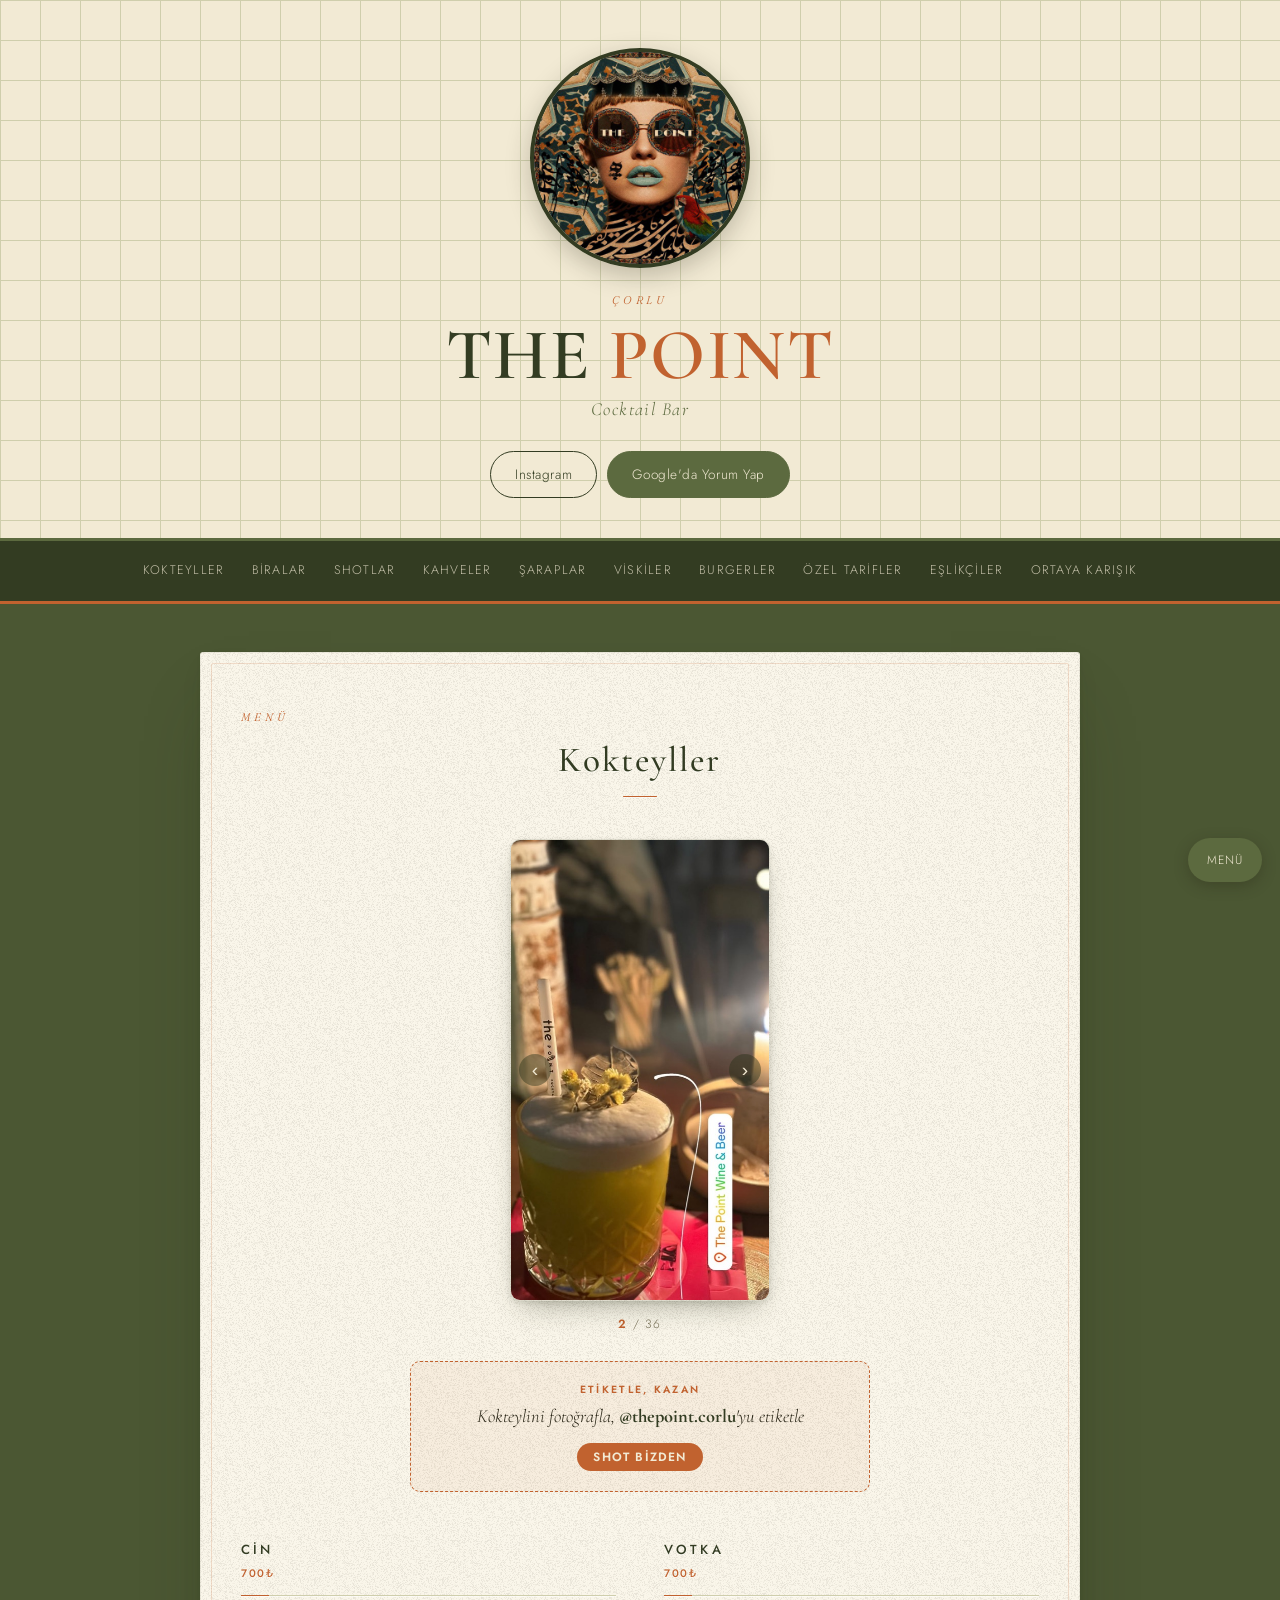
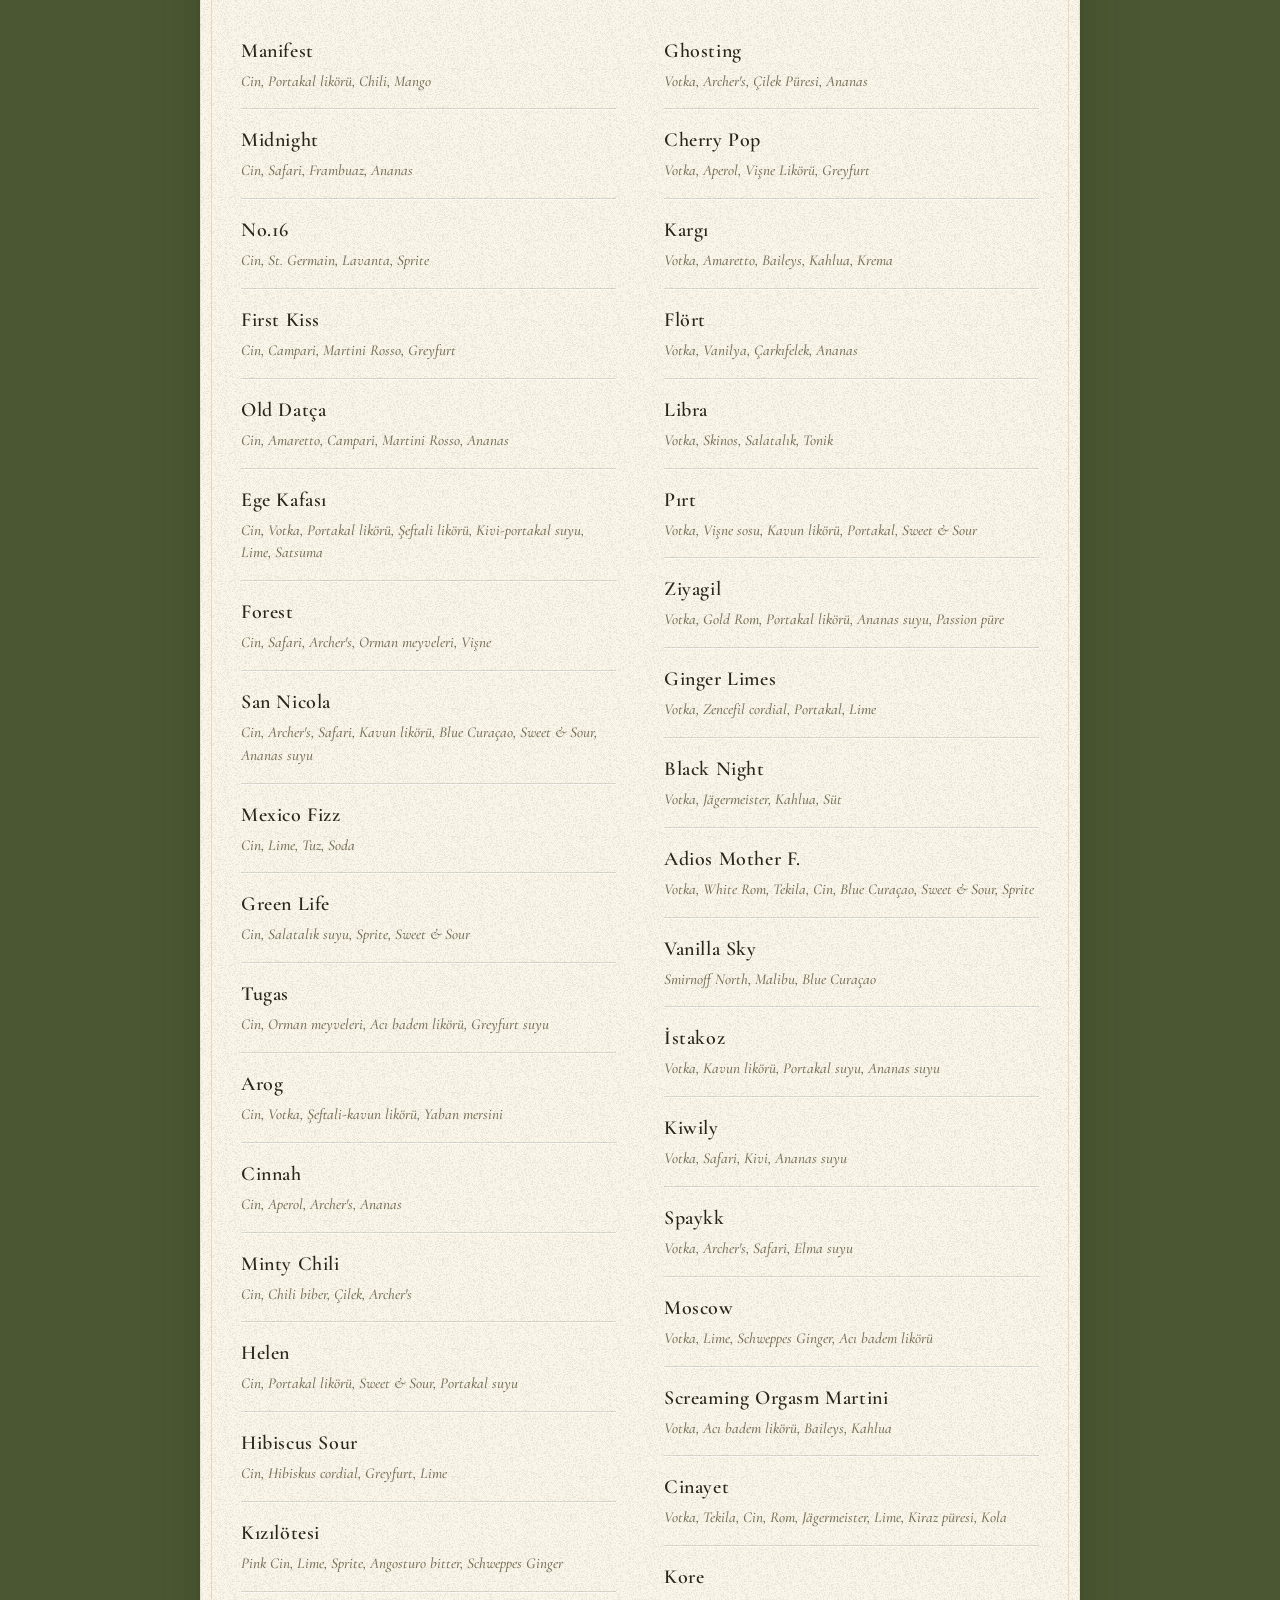
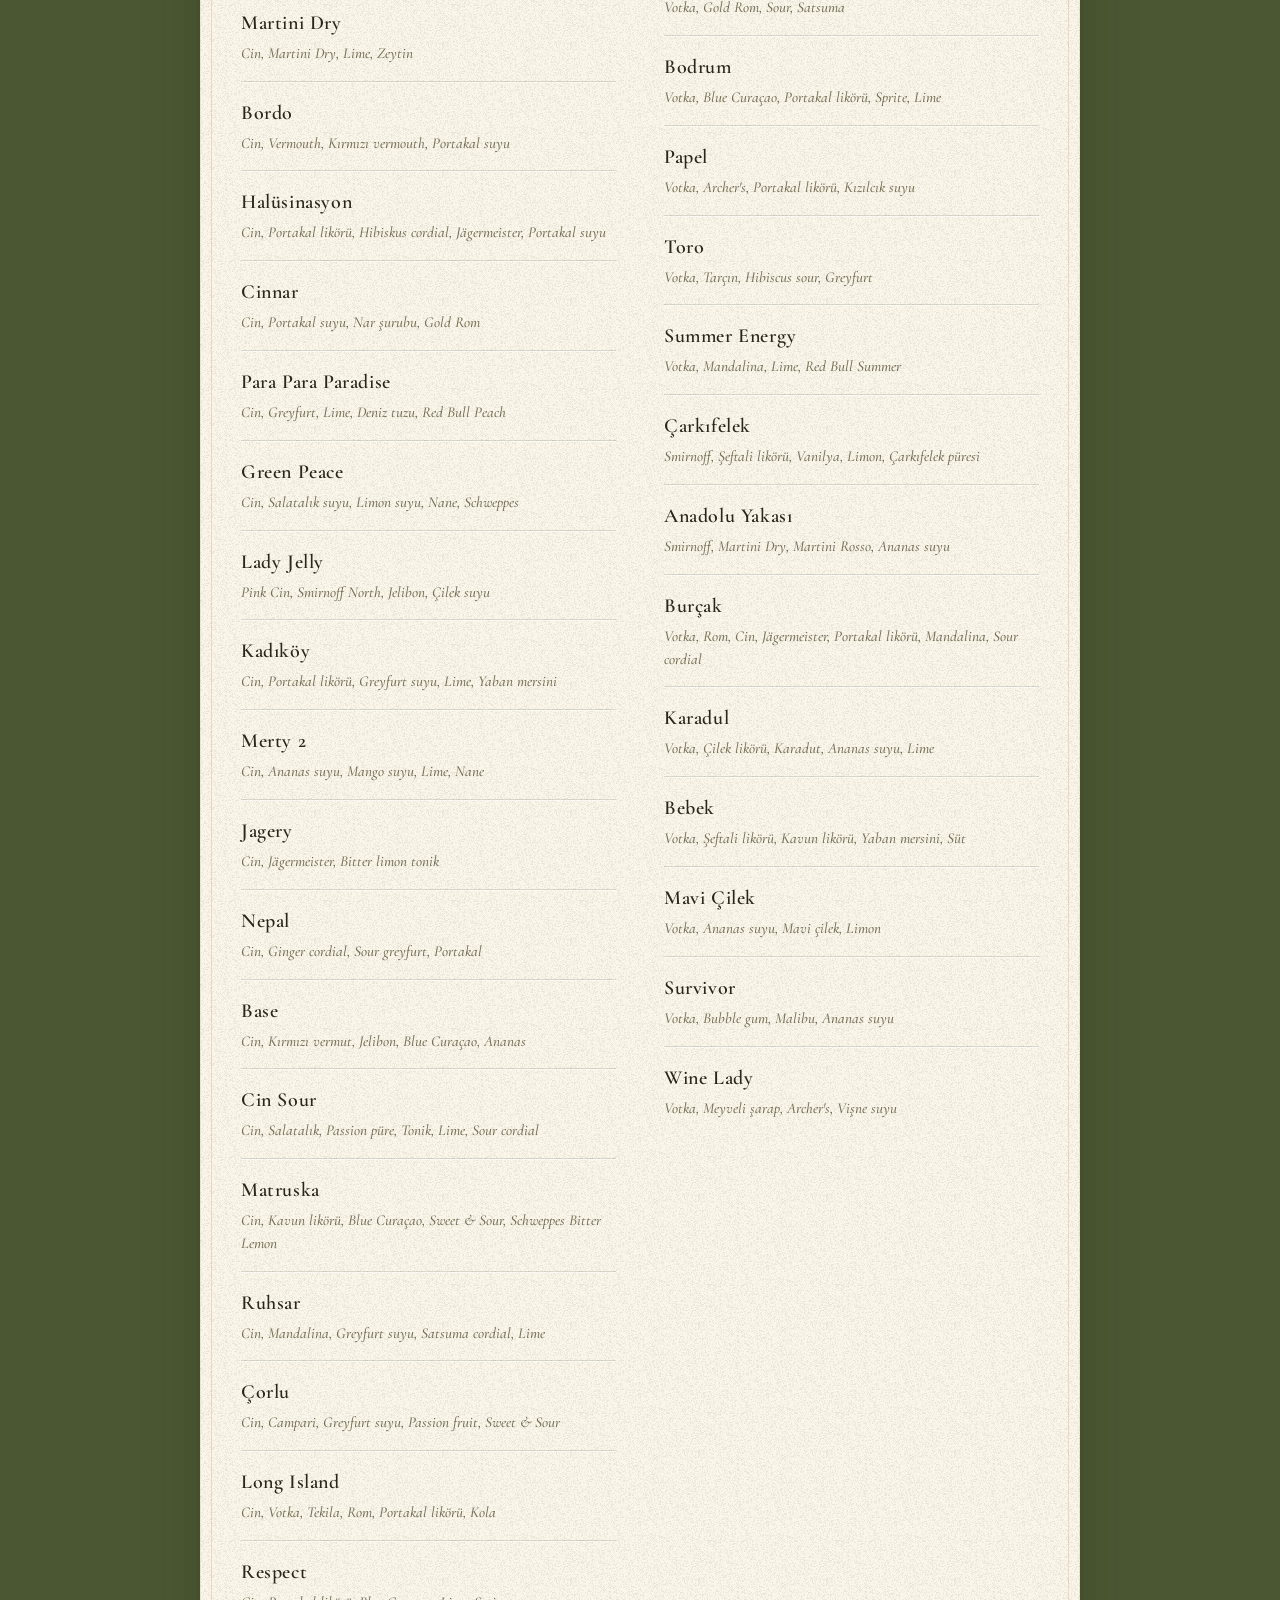
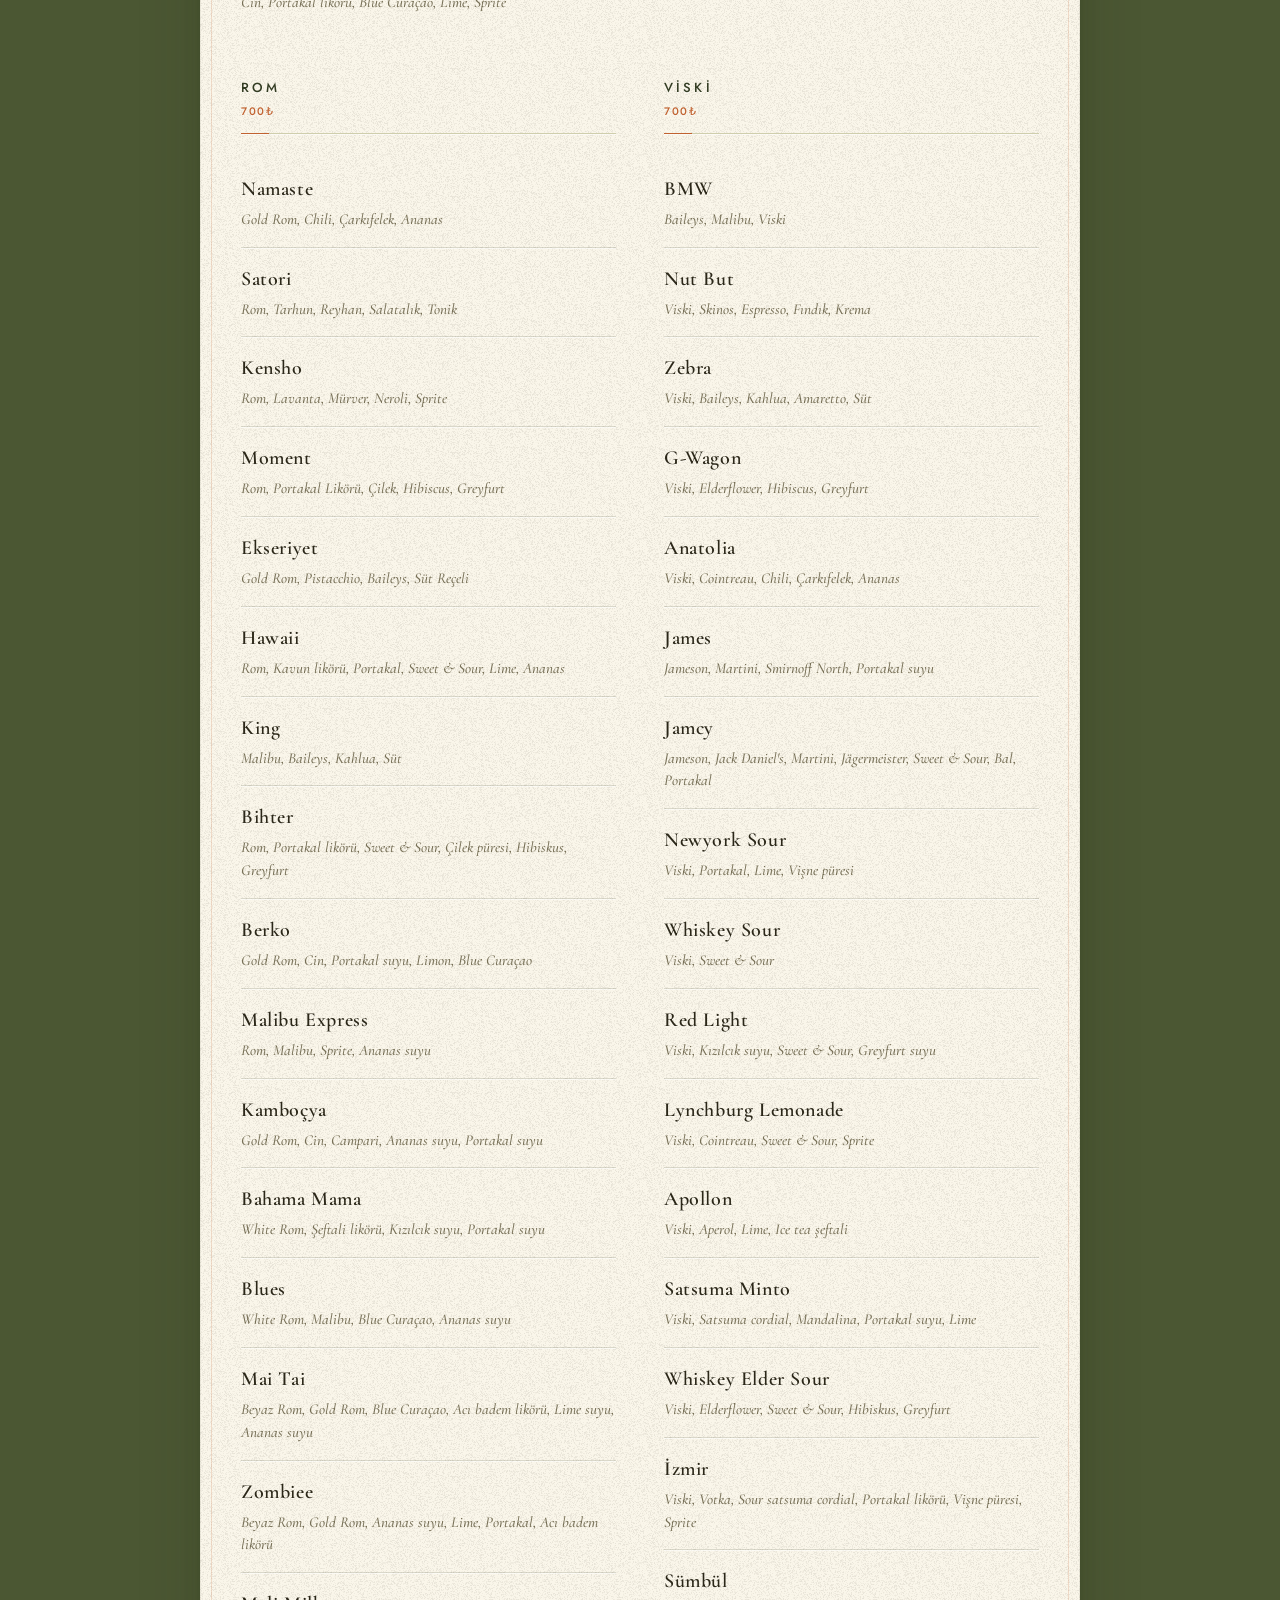
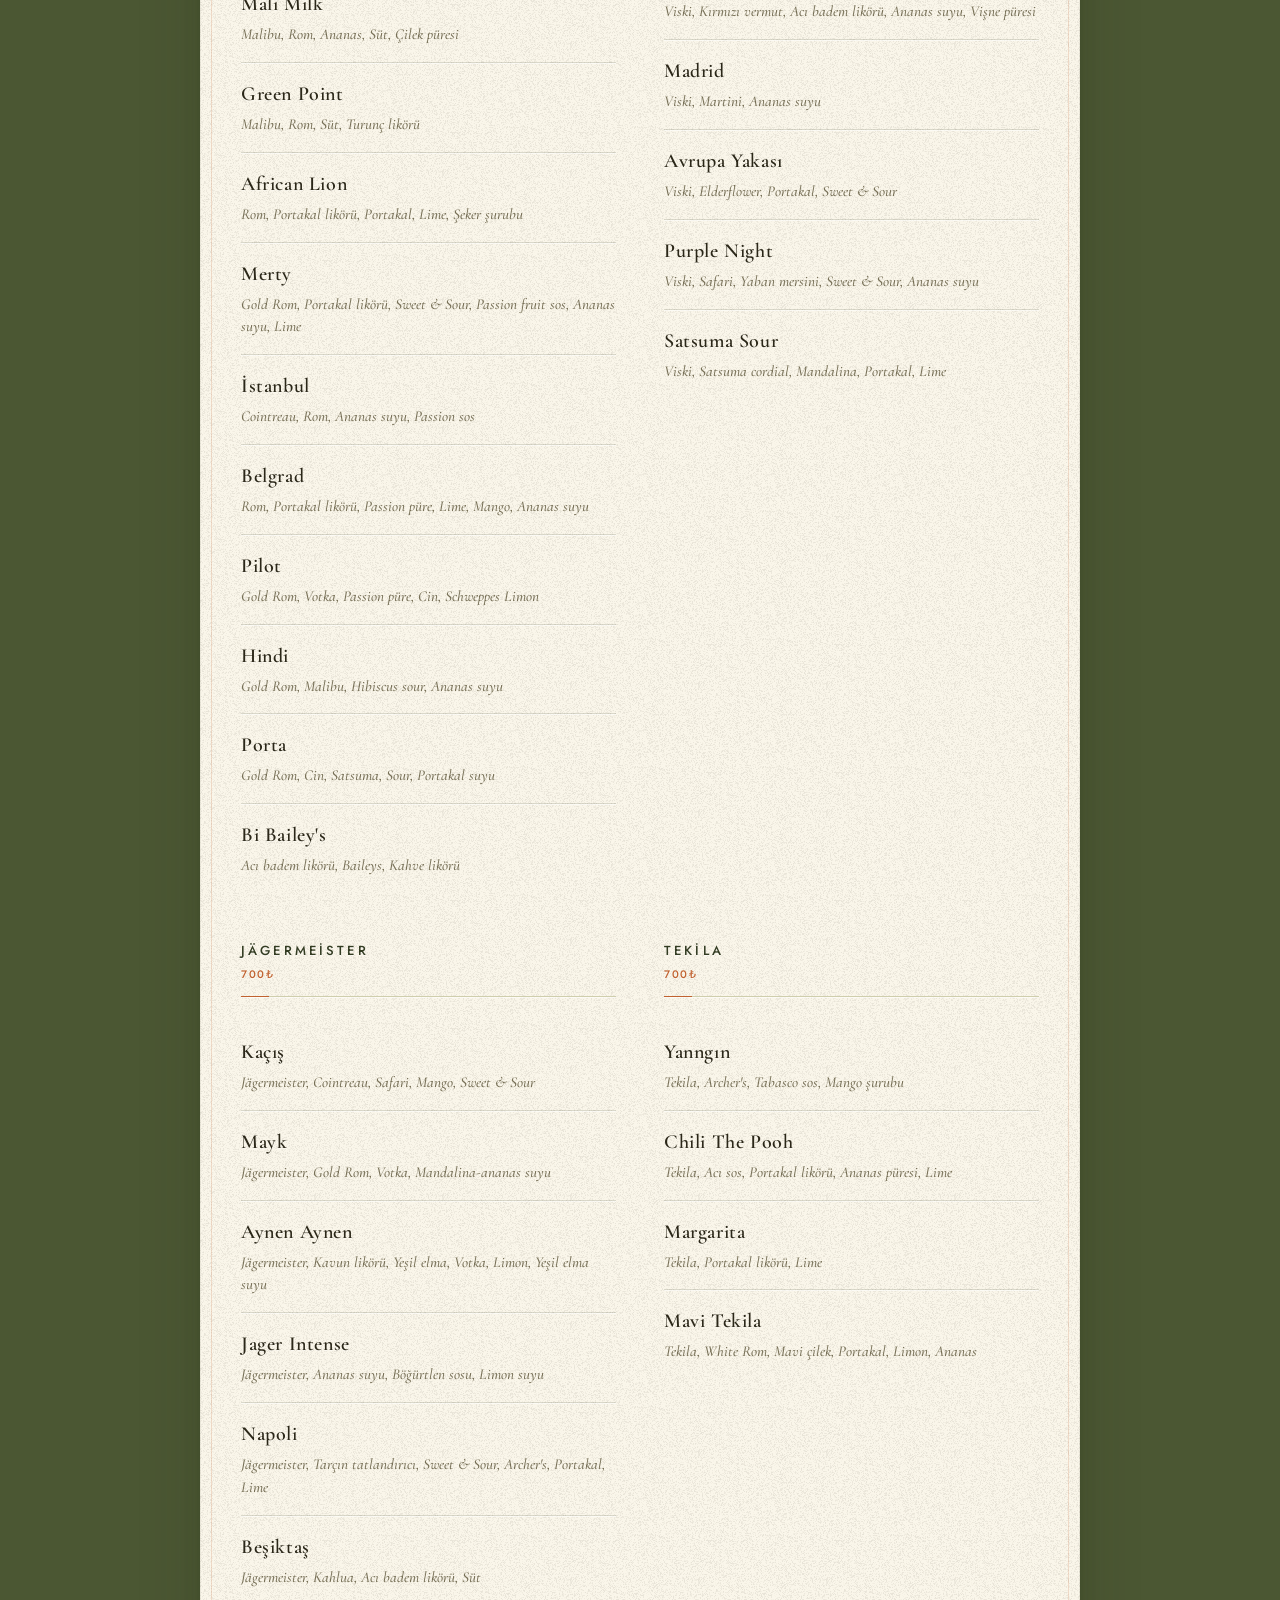
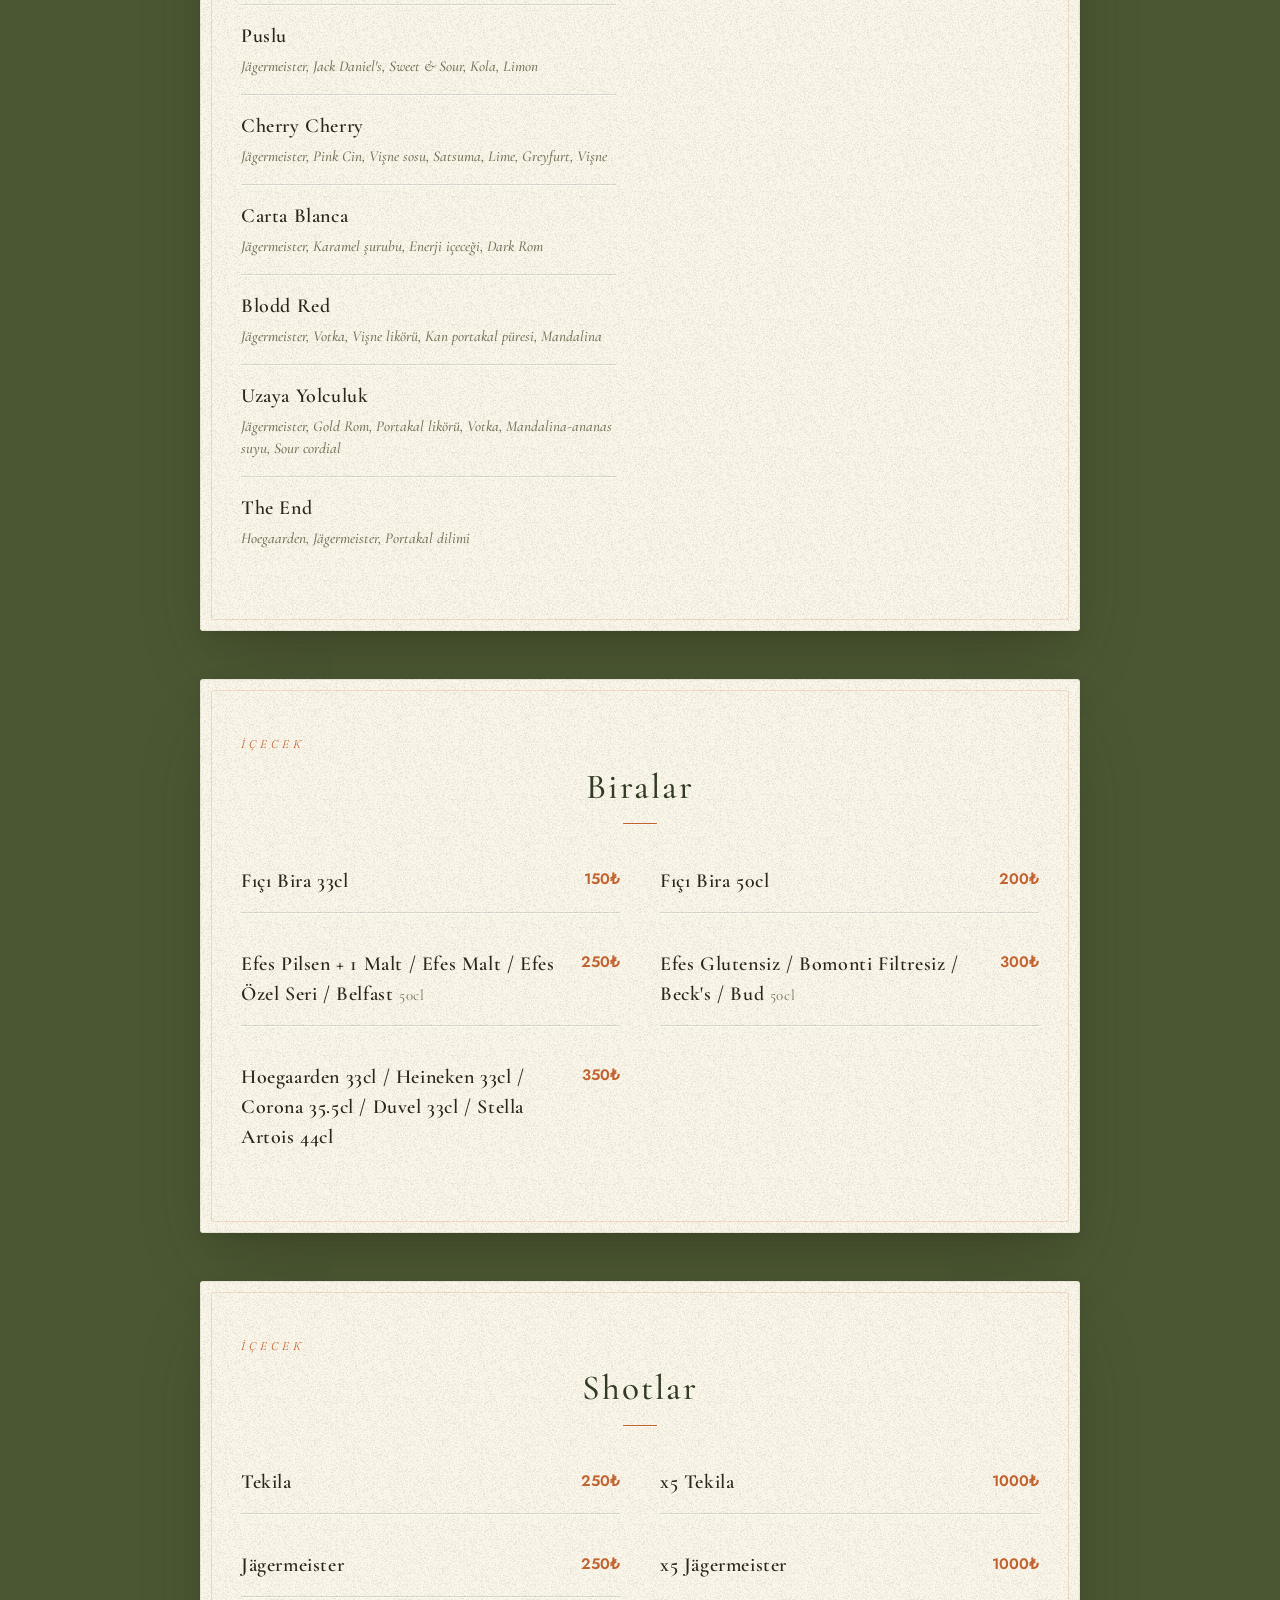
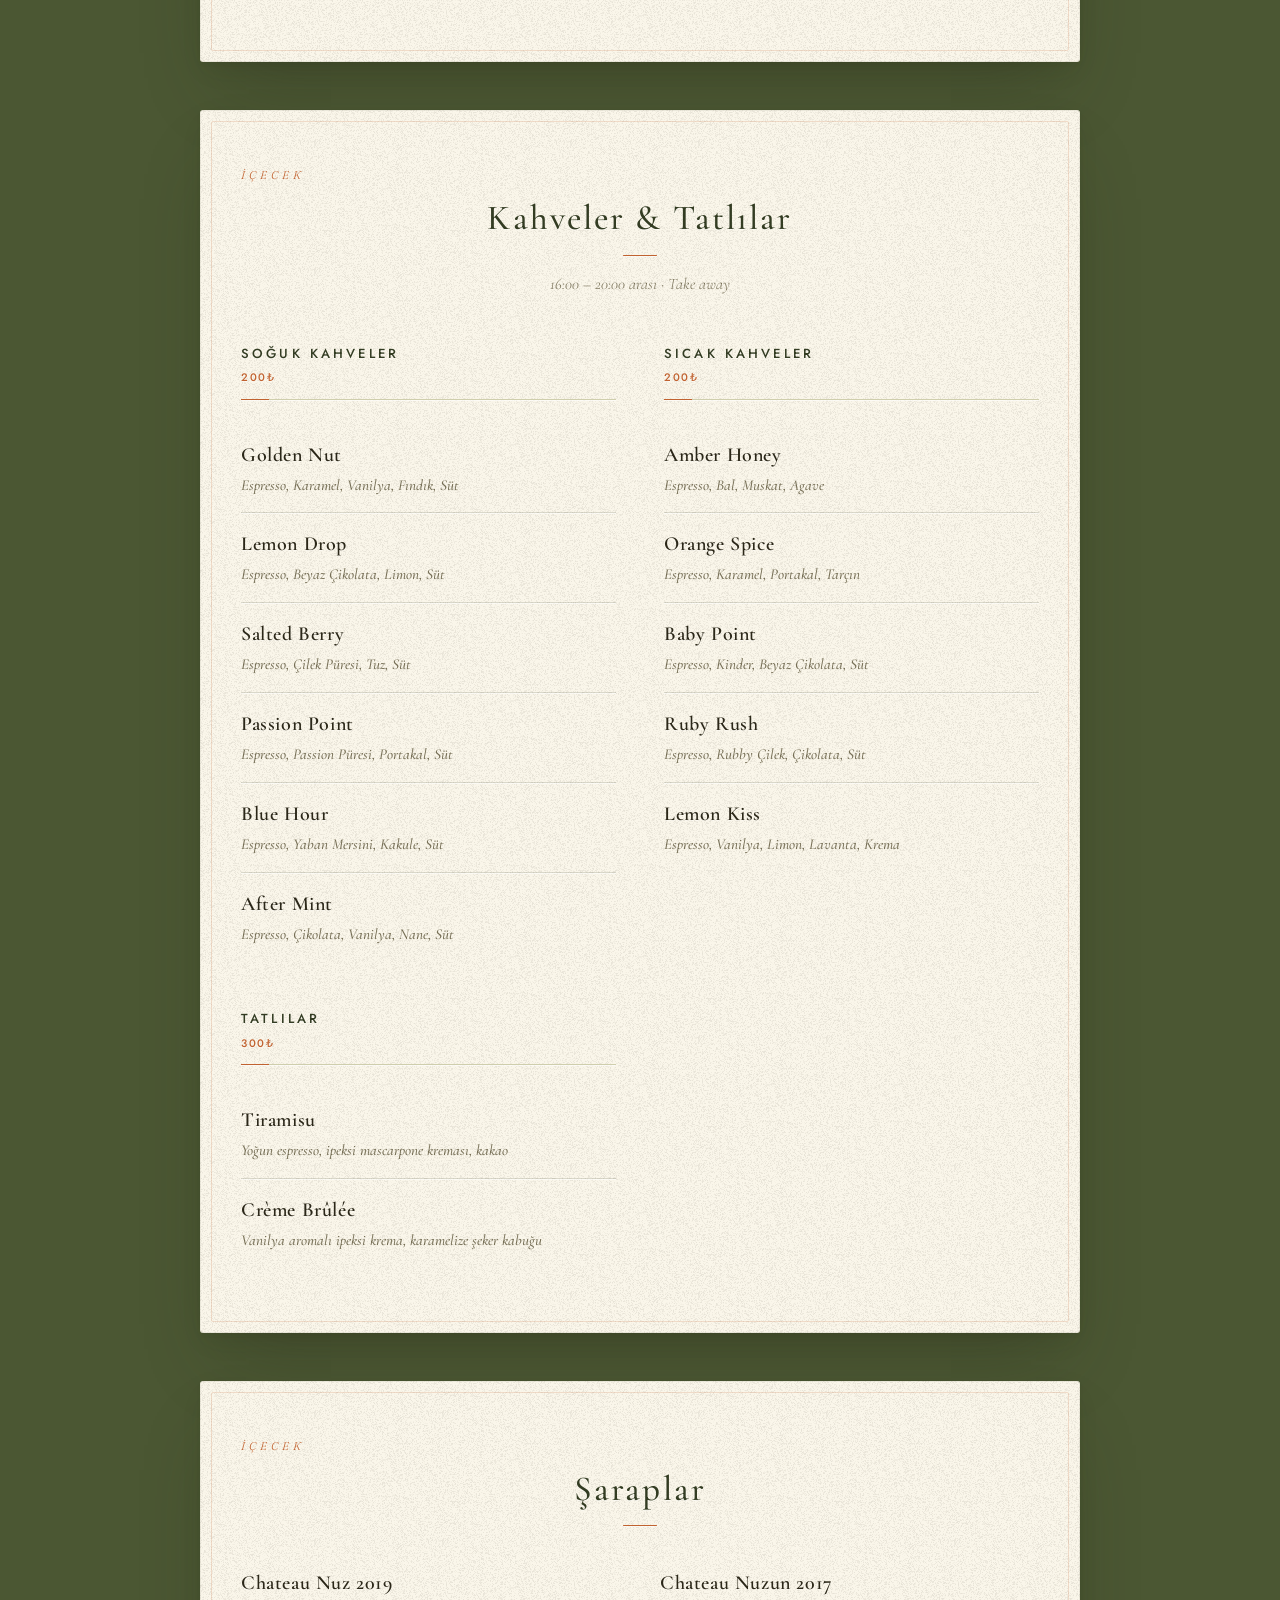
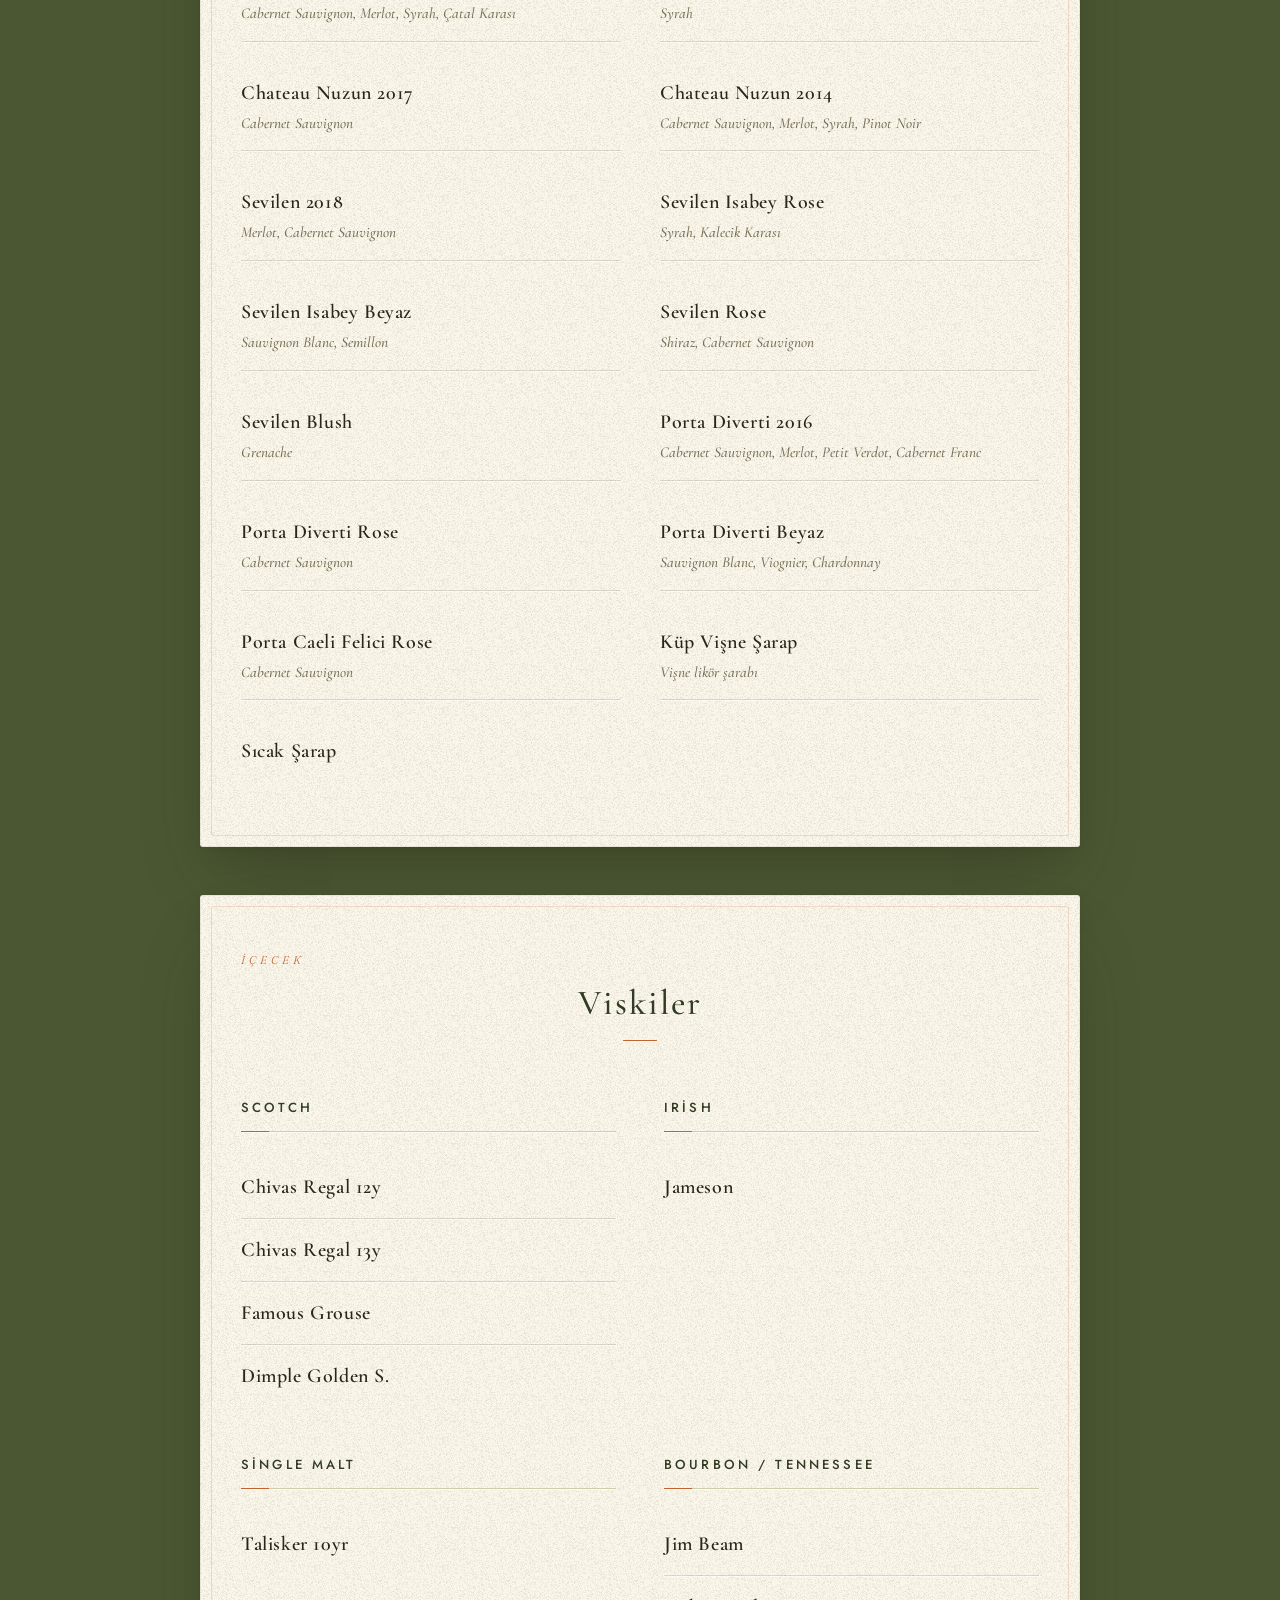
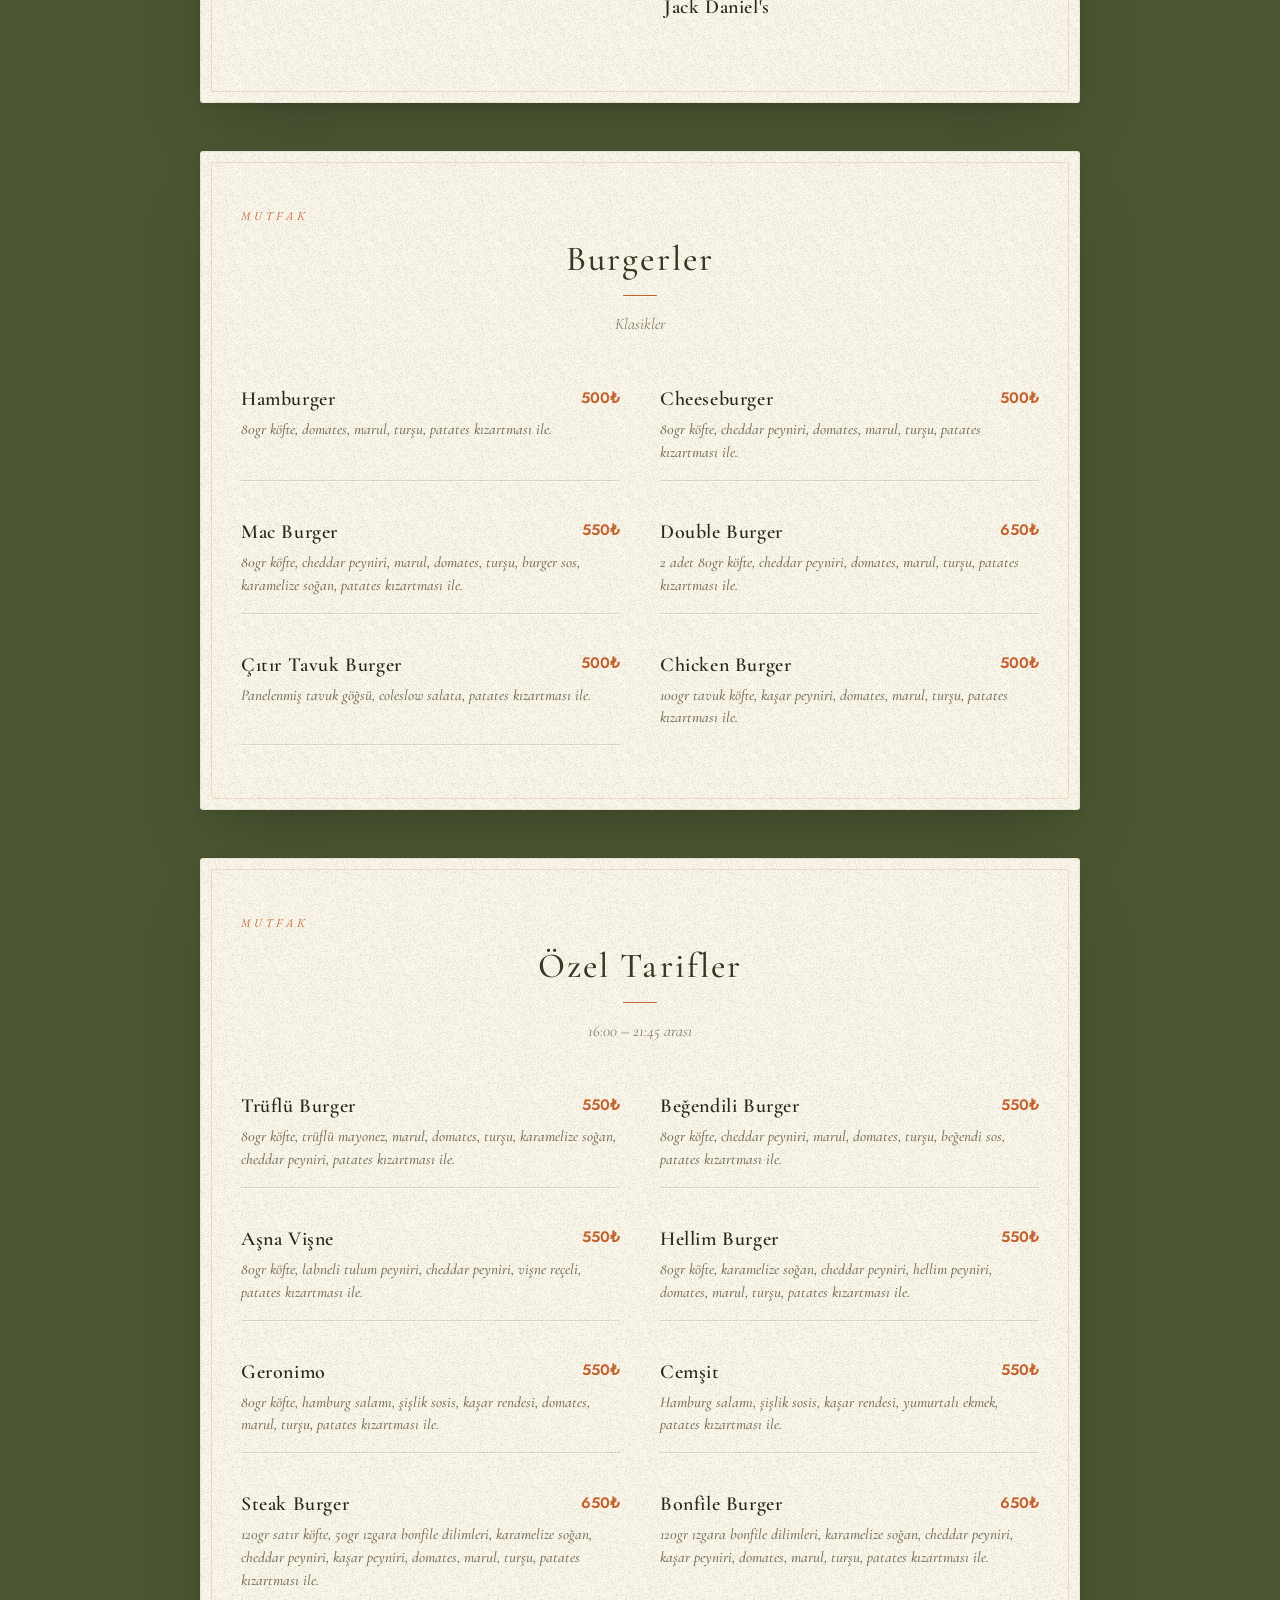
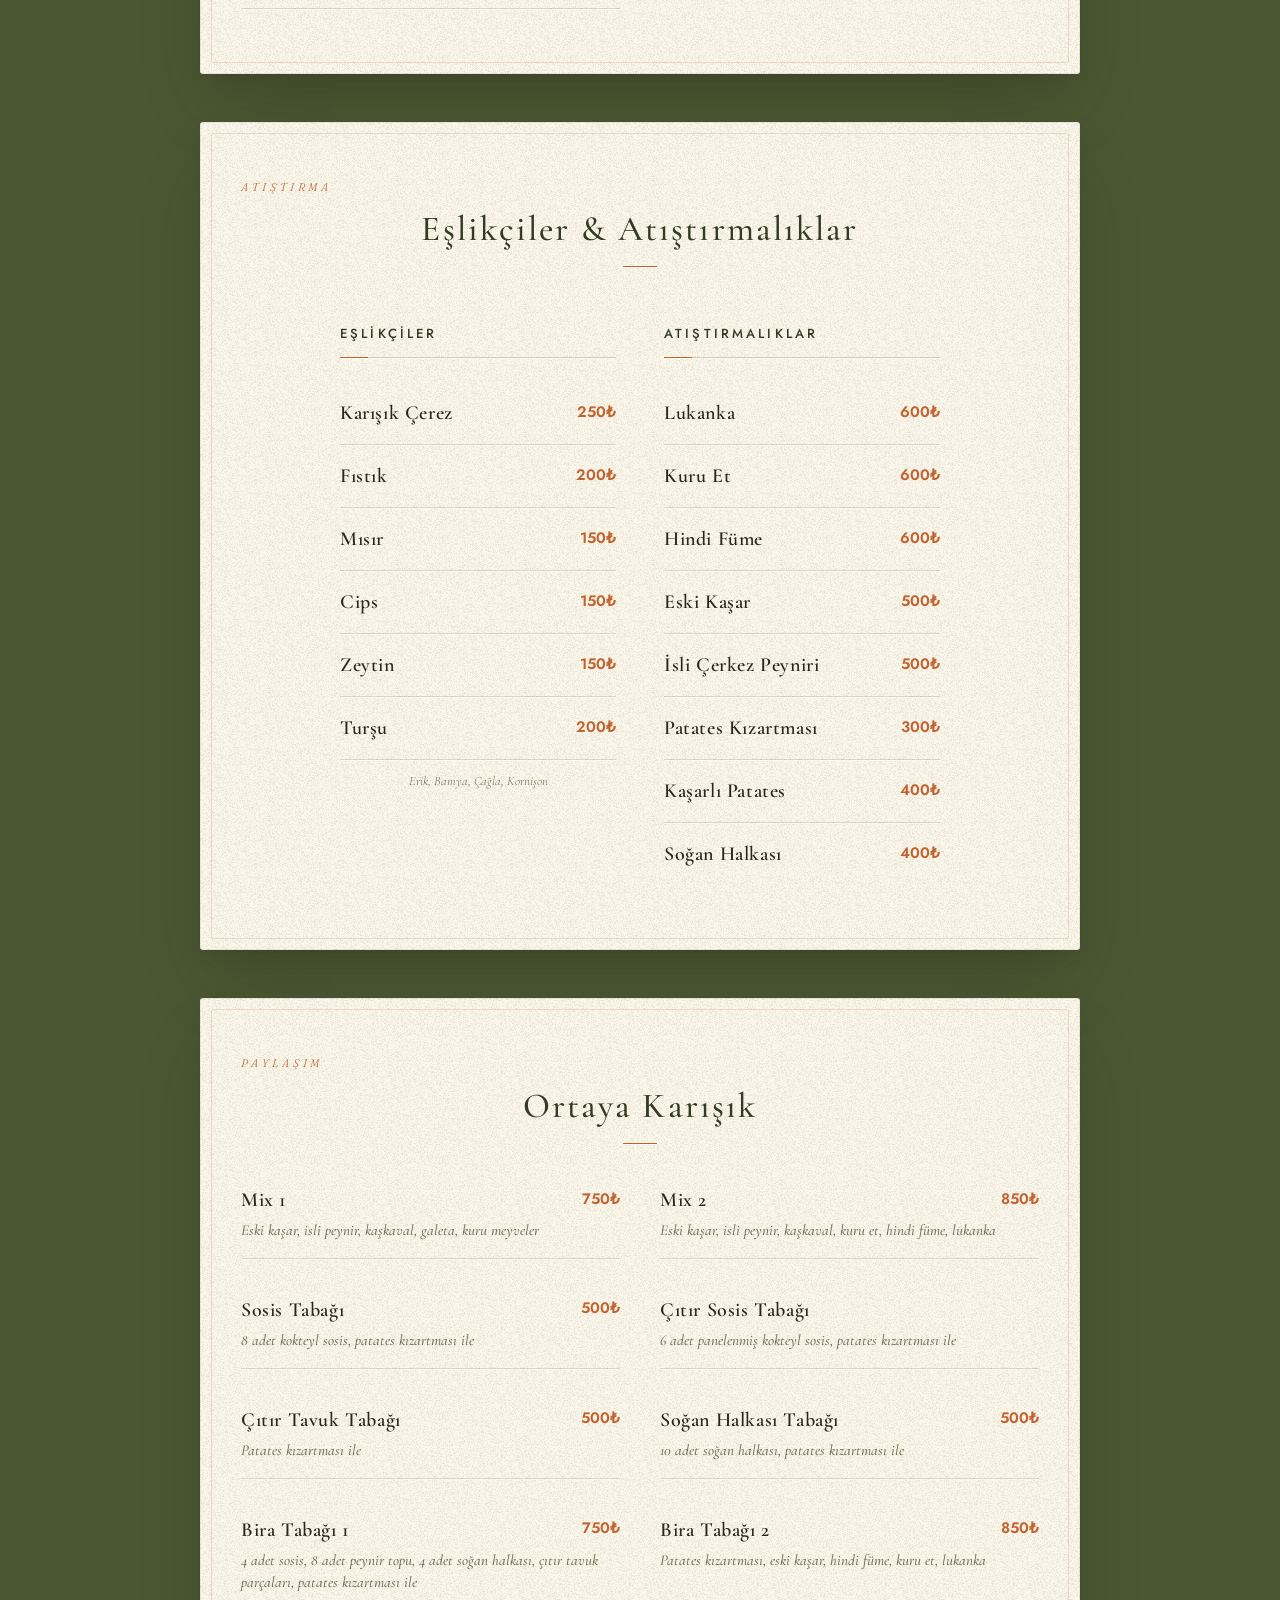
==== commit e633753d: "Slayta 31 yeni kokteyl fotografi ekle, 36 foto icin sayac+ok navigasyonuna gecis yap" ====
--- a/index.html
+++ b/index.html
@@ -49,18 +49,45 @@
     <div class="ig-slideshow" aria-label="Kokteyl fotoğrafları">
       <div class="ig-slideshow-frame">
         <img src="images/cocktails/c1.jpg" alt="The Point kokteyl" class="ig-slide is-active" loading="eager">
-        <img src="images/cocktails/c2.jpg" alt="The Point kokteyl" class="ig-slide">
-        <img src="images/cocktails/c3.jpg" alt="The Point kokteyl" class="ig-slide">
-        <img src="images/cocktails/c4.jpg" alt="The Point kokteyl" class="ig-slide">
-        <img src="images/cocktails/c5.jpg" alt="The Point kokteyl" class="ig-slide">
-      </div>
-      <div class="ig-slideshow-dots">
-        <button class="ig-dot is-active" data-i="0" aria-label="1. fotoğraf"></button>
-        <button class="ig-dot" data-i="1" aria-label="2. fotoğraf"></button>
-        <button class="ig-dot" data-i="2" aria-label="3. fotoğraf"></button>
-        <button class="ig-dot" data-i="3" aria-label="4. fotoğraf"></button>
-        <button class="ig-dot" data-i="4" aria-label="5. fotoğraf"></button>
-      </div>
+        <img src="images/cocktails/c2.jpg" alt="The Point kokteyl" class="ig-slide" loading="lazy">
+        <img src="images/cocktails/c3.jpg" alt="The Point kokteyl" class="ig-slide" loading="lazy">
+        <img src="images/cocktails/c4.jpg" alt="The Point kokteyl" class="ig-slide" loading="lazy">
+        <img src="images/cocktails/c5.jpg" alt="The Point kokteyl" class="ig-slide" loading="lazy">
+        <img src="images/cocktails/c6.jpg" alt="The Point kokteyl" class="ig-slide" loading="lazy">
+        <img src="images/cocktails/c7.jpg" alt="The Point kokteyl" class="ig-slide" loading="lazy">
+        <img src="images/cocktails/c8.jpg" alt="The Point kokteyl" class="ig-slide" loading="lazy">
+        <img src="images/cocktails/c9.jpg" alt="The Point kokteyl" class="ig-slide" loading="lazy">
+        <img src="images/cocktails/c10.jpg" alt="The Point kokteyl" class="ig-slide" loading="lazy">
+        <img src="images/cocktails/c11.jpg" alt="The Point kokteyl" class="ig-slide" loading="lazy">
+        <img src="images/cocktails/c12.jpg" alt="The Point kokteyl" class="ig-slide" loading="lazy">
+        <img src="images/cocktails/c13.jpg" alt="The Point kokteyl" class="ig-slide" loading="lazy">
+        <img src="images/cocktails/c14.jpg" alt="The Point kokteyl" class="ig-slide" loading="lazy">
+        <img src="images/cocktails/c15.jpg" alt="The Point kokteyl" class="ig-slide" loading="lazy">
+        <img src="images/cocktails/c16.jpg" alt="The Point kokteyl" class="ig-slide" loading="lazy">
+        <img src="images/cocktails/c17.jpg" alt="The Point kokteyl" class="ig-slide" loading="lazy">
+        <img src="images/cocktails/c18.jpg" alt="The Point kokteyl" class="ig-slide" loading="lazy">
+        <img src="images/cocktails/c19.jpg" alt="The Point kokteyl" class="ig-slide" loading="lazy">
+        <img src="images/cocktails/c20.jpg" alt="The Point kokteyl" class="ig-slide" loading="lazy">
+        <img src="images/cocktails/c21.jpg" alt="The Point kokteyl" class="ig-slide" loading="lazy">
+        <img src="images/cocktails/c22.jpg" alt="The Point kokteyl" class="ig-slide" loading="lazy">
+        <img src="images/cocktails/c23.jpg" alt="The Point kokteyl" class="ig-slide" loading="lazy">
+        <img src="images/cocktails/c24.jpg" alt="The Point kokteyl" class="ig-slide" loading="lazy">
+        <img src="images/cocktails/c25.jpg" alt="The Point kokteyl" class="ig-slide" loading="lazy">
+        <img src="images/cocktails/c26.jpg" alt="The Point kokteyl" class="ig-slide" loading="lazy">
+        <img src="images/cocktails/c27.jpg" alt="The Point kokteyl" class="ig-slide" loading="lazy">
+        <img src="images/cocktails/c28.jpg" alt="The Point kokteyl" class="ig-slide" loading="lazy">
+        <img src="images/cocktails/c29.jpg" alt="The Point kokteyl" class="ig-slide" loading="lazy">
+        <img src="images/cocktails/c30.jpg" alt="The Point kokteyl" class="ig-slide" loading="lazy">
+        <img src="images/cocktails/c31.jpg" alt="The Point kokteyl" class="ig-slide" loading="lazy">
+        <img src="images/cocktails/c32.jpg" alt="The Point kokteyl" class="ig-slide" loading="lazy">
+        <img src="images/cocktails/c33.jpg" alt="The Point kokteyl" class="ig-slide" loading="lazy">
+        <img src="images/cocktails/c34.jpg" alt="The Point kokteyl" class="ig-slide" loading="lazy">
+        <img src="images/cocktails/c35.jpg" alt="The Point kokteyl" class="ig-slide" loading="lazy">
+        <img src="images/cocktails/c36.jpg" alt="The Point kokteyl" class="ig-slide" loading="lazy">
+        <button class="ig-slide-nav ig-slide-prev" aria-label="Önceki fotoğraf">&#8249;</button>
+        <button class="ig-slide-nav ig-slide-next" aria-label="Sonraki fotoğraf">&#8250;</button>
+      </div>
+      <p class="ig-slide-counter"><span class="ig-slide-current">1</span> / <span class="ig-slide-total">36</span></p>
     </div>
 
     <a class="ig-callout" href="https://www.instagram.com/thepoint.corlu" target="_blank" rel="noopener">
@@ -418,17 +445,18 @@
 <script>
 (function () {
   var slides = document.querySelectorAll('.ig-slide');
-  var dots = document.querySelectorAll('.ig-dot');
+  var counter = document.querySelector('.ig-slide-current');
+  var prevBtn = document.querySelector('.ig-slide-prev');
+  var nextBtn = document.querySelector('.ig-slide-next');
   if (!slides.length) return;
   var i = 0;
   var timer;
 
   function show(n) {
     slides[i].classList.remove('is-active');
-    dots[i].classList.remove('is-active');
     i = (n + slides.length) % slides.length;
     slides[i].classList.add('is-active');
-    dots[i].classList.add('is-active');
+    if (counter) counter.textContent = i + 1;
   }
 
   function restart() {
@@ -436,9 +464,8 @@
     timer = setInterval(function () { show(i + 1); }, 3500);
   }
 
-  dots.forEach(function (dot, idx) {
-    dot.addEventListener('click', function () { show(idx); restart(); });
-  });
+  if (prevBtn) prevBtn.addEventListener('click', function () { show(i - 1); restart(); });
+  if (nextBtn) nextBtn.addEventListener('click', function () { show(i + 1); restart(); });
 
   restart();
 })();
--- a/style.css
+++ b/style.css
@@ -225,26 +225,42 @@
 
 .ig-slide.is-active { opacity: 1; }
 
-.ig-slideshow-dots {
-  display: flex;
-  gap: 0.5rem;
-}
-
-.ig-dot {
-  width: 7px;
-  height: 7px;
+.ig-slide-counter {
+  font-family: 'Jost', sans-serif;
+  font-size: 0.75rem;
+  letter-spacing: 0.1em;
+  color: var(--muted);
+}
+
+.ig-slide-counter .ig-slide-current {
+  color: var(--terracotta);
+  font-weight: 600;
+}
+
+.ig-slide-nav {
+  position: absolute;
+  top: 50%;
+  transform: translateY(-50%);
+  width: 32px;
+  height: 32px;
   border-radius: 50%;
   border: none;
-  background: var(--grid-line);
-  padding: 0;
+  background: rgba(42, 48, 25, 0.45);
+  color: var(--cream);
+  font-size: 1.2rem;
+  line-height: 1;
   cursor: pointer;
-  transition: background 0.2s, transform 0.2s;
-}
-
-.ig-dot.is-active {
-  background: var(--terracotta);
-  transform: scale(1.35);
-}
+  display: flex;
+  align-items: center;
+  justify-content: center;
+  transition: background 0.2s;
+  z-index: 2;
+}
+
+.ig-slide-nav:hover { background: rgba(42, 48, 25, 0.7); }
+
+.ig-slide-prev { left: 8px; }
+.ig-slide-next { right: 8px; }
 
 .ig-callout {
   display: flex;
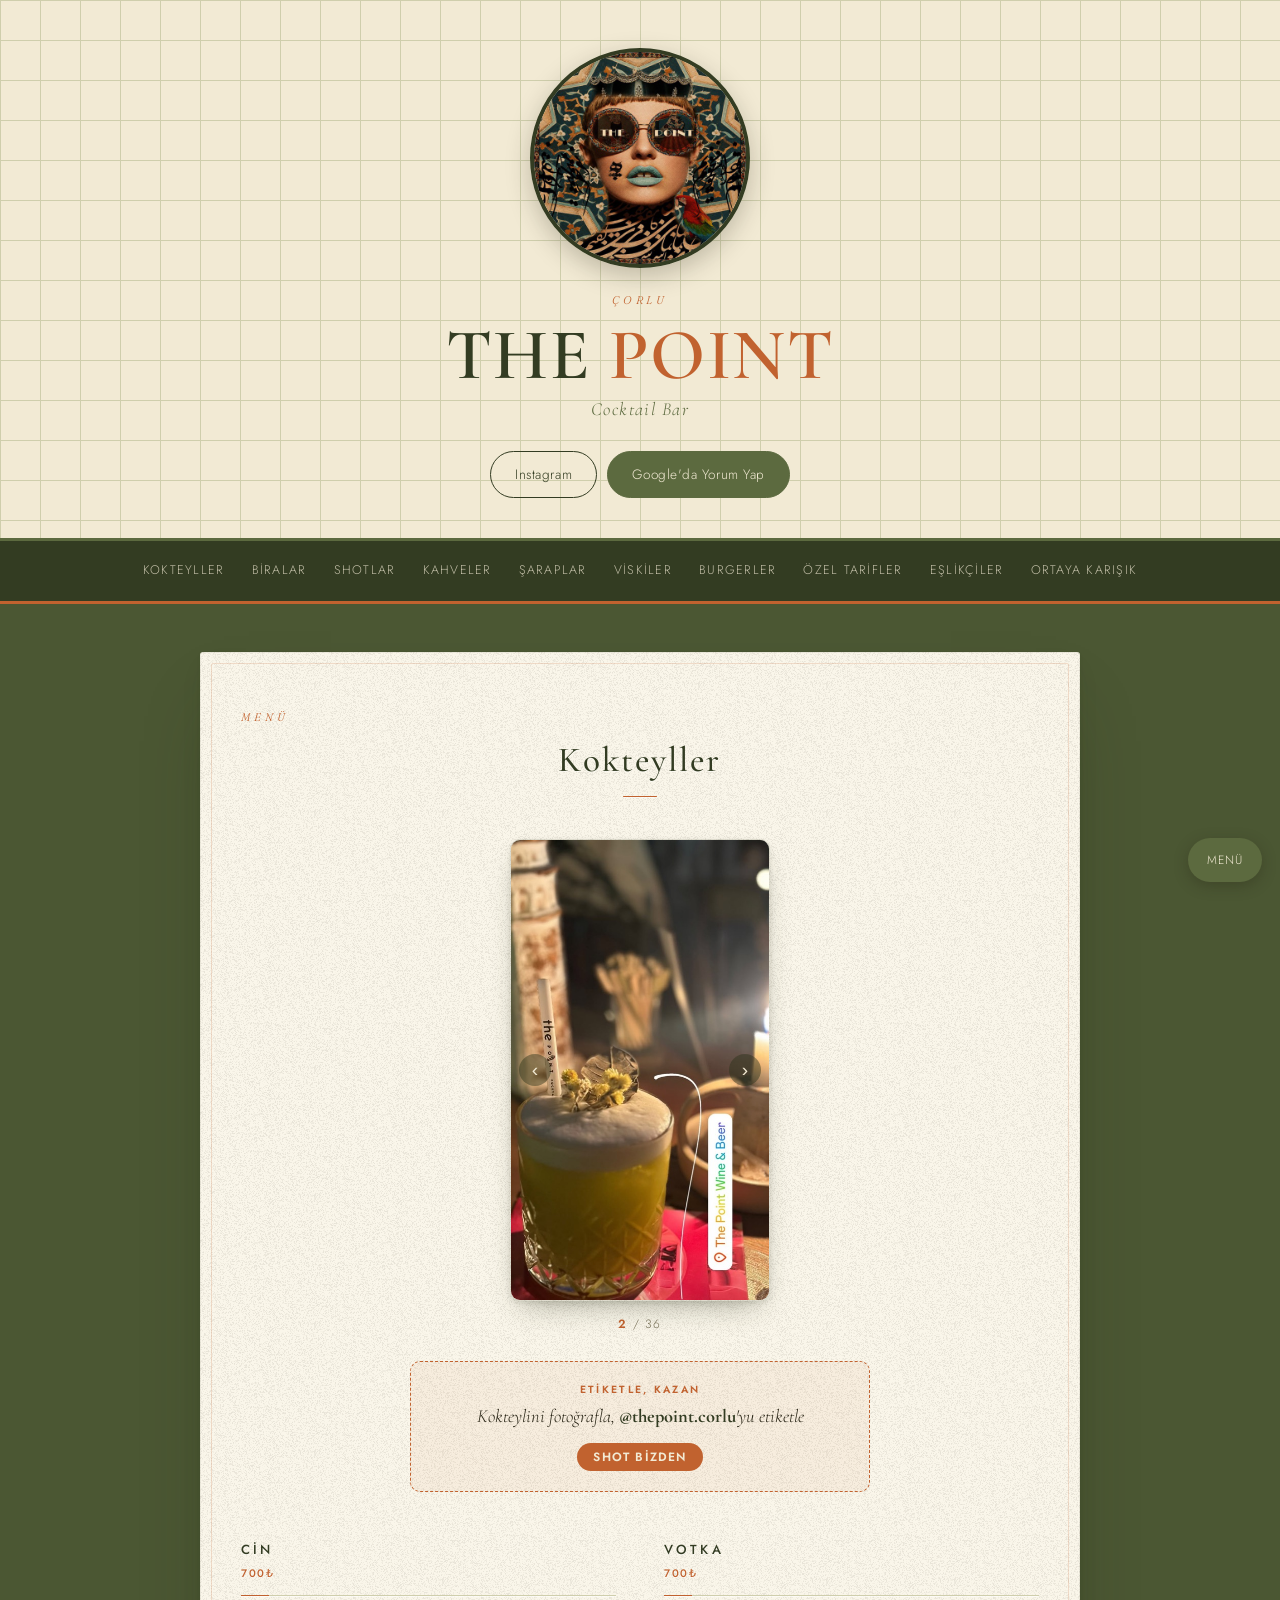
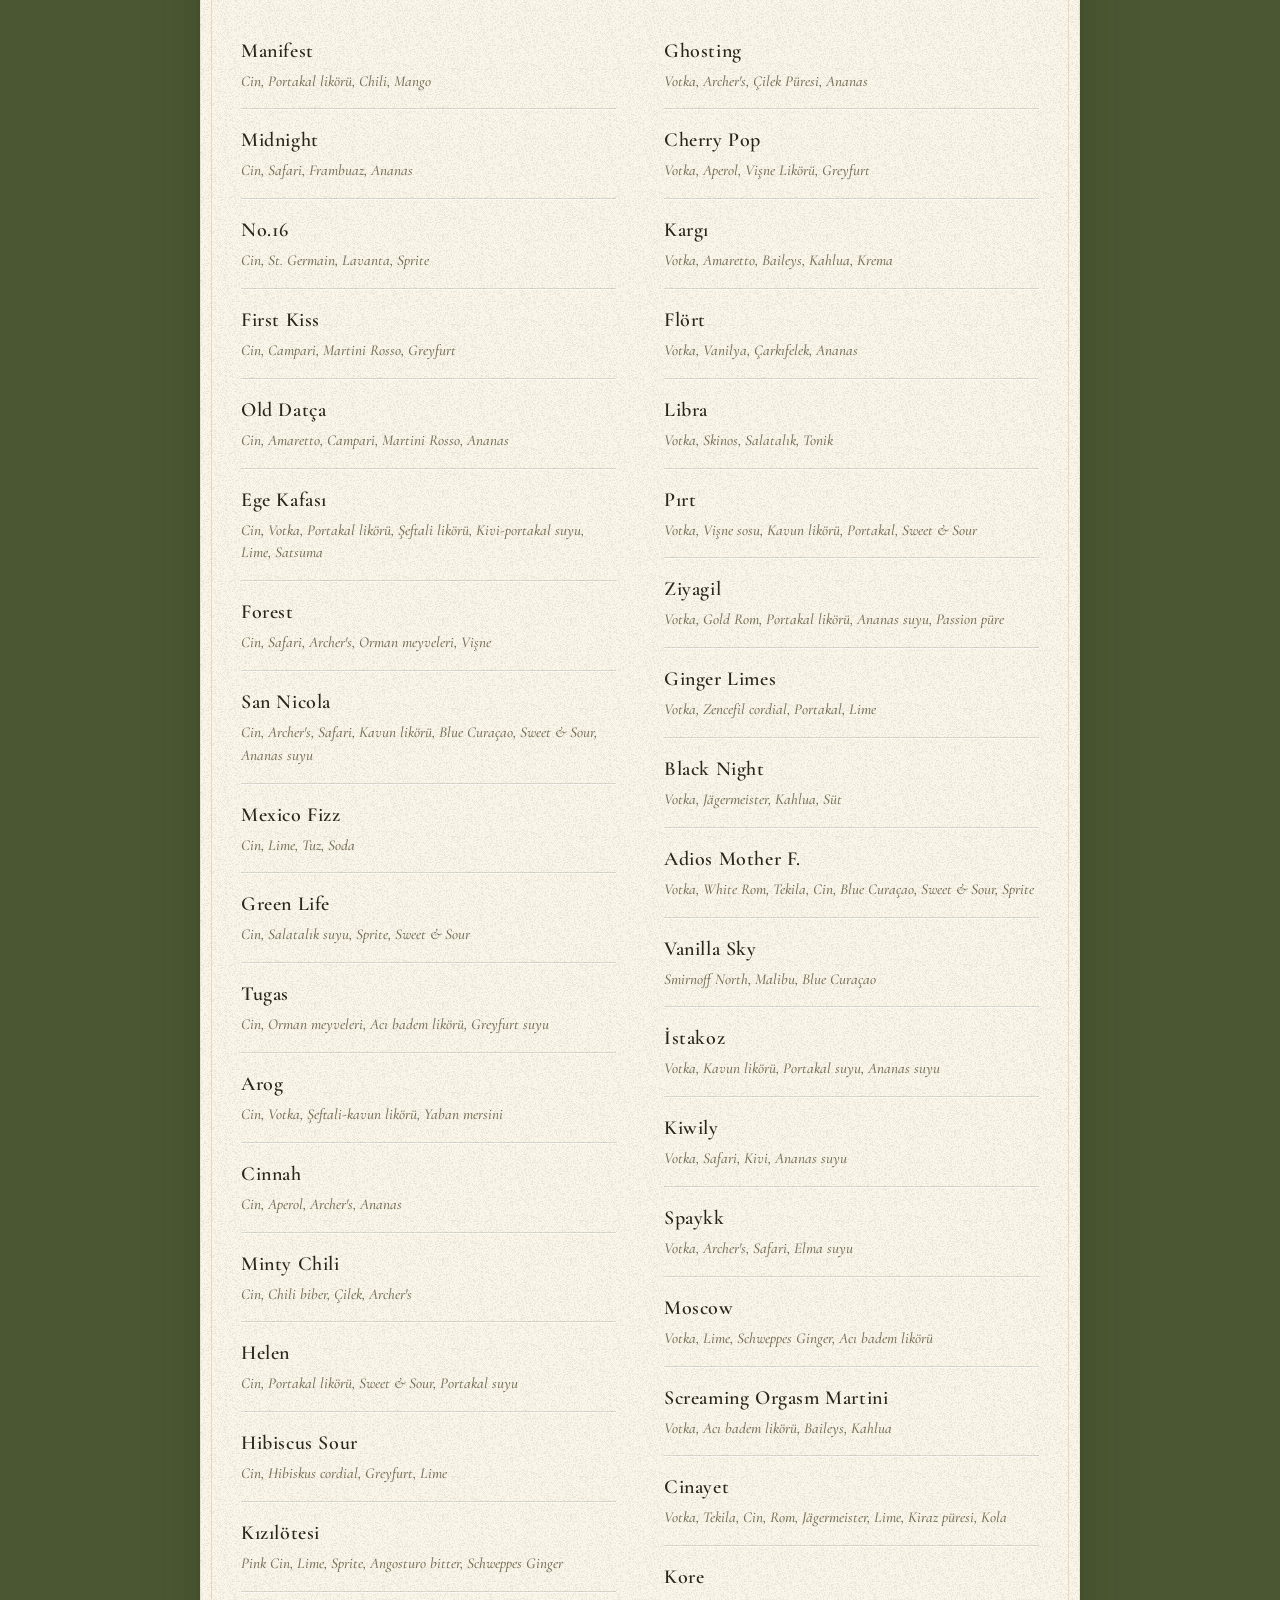
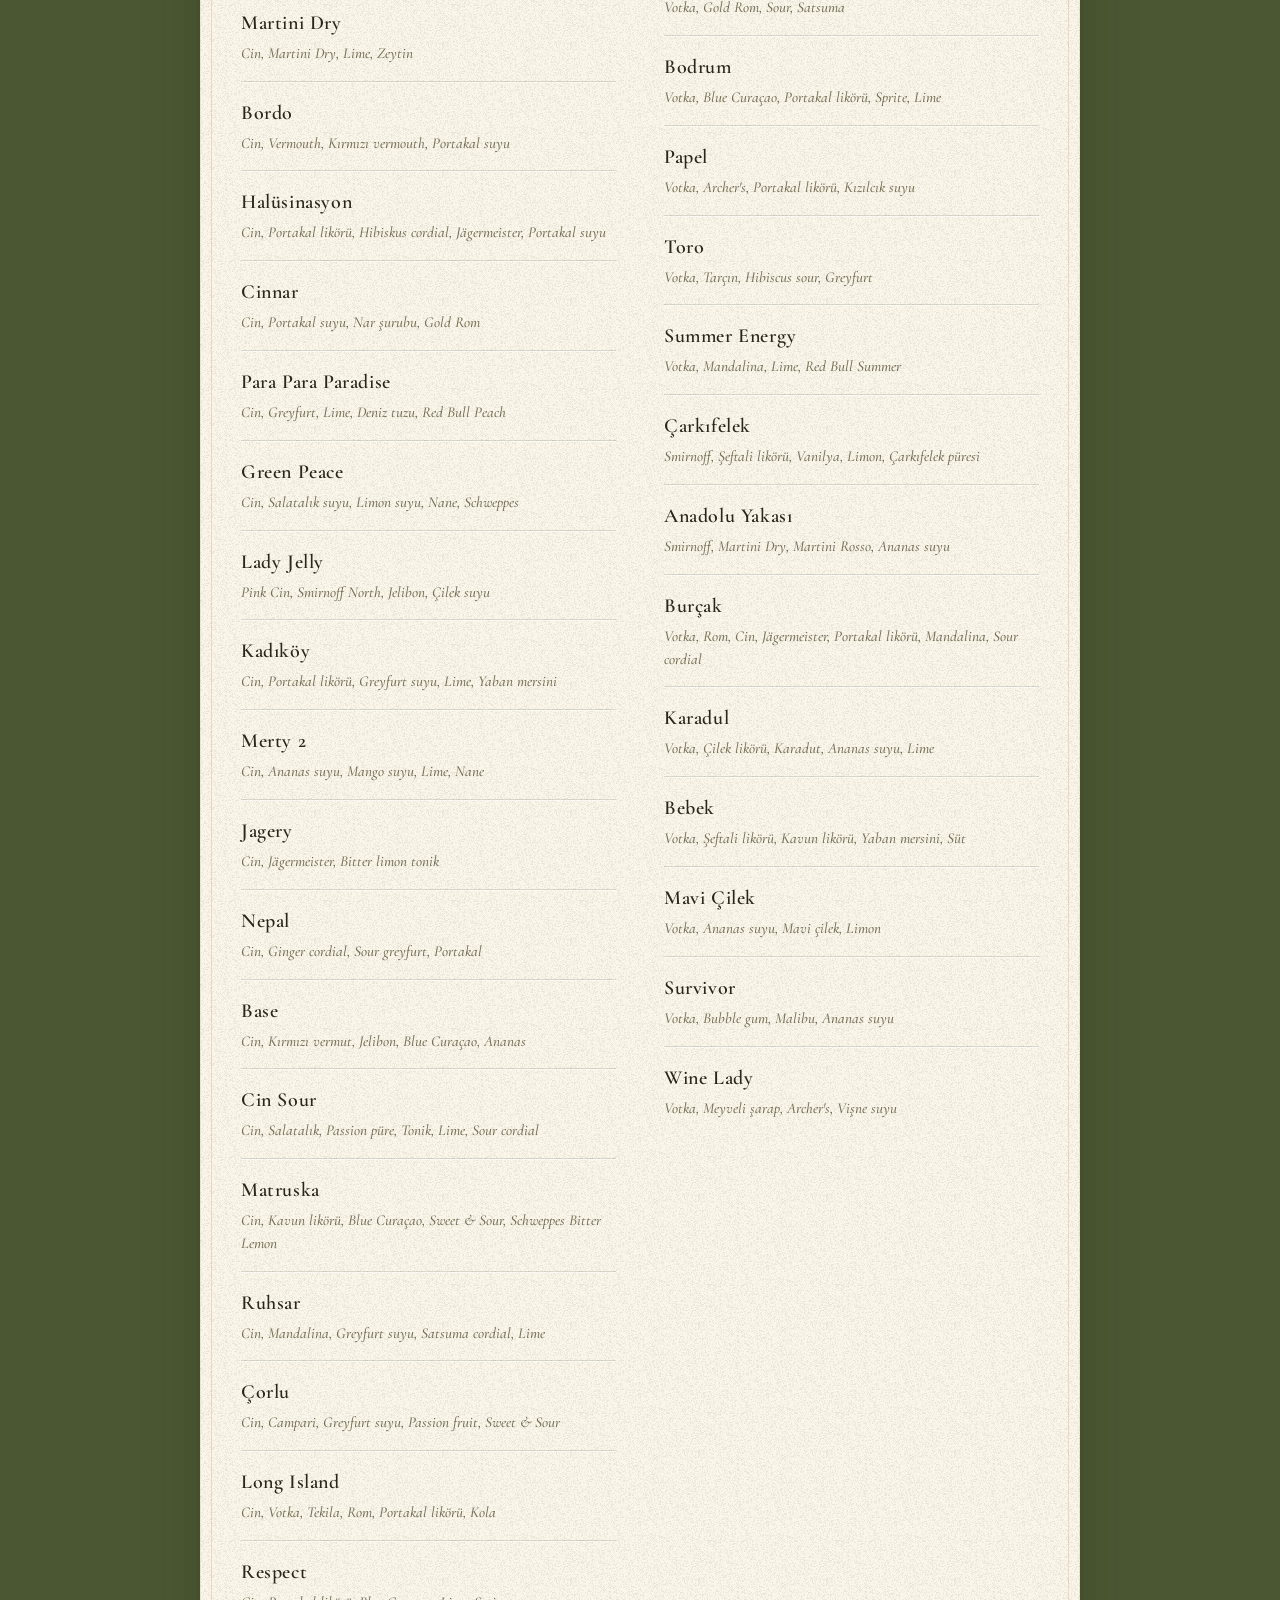
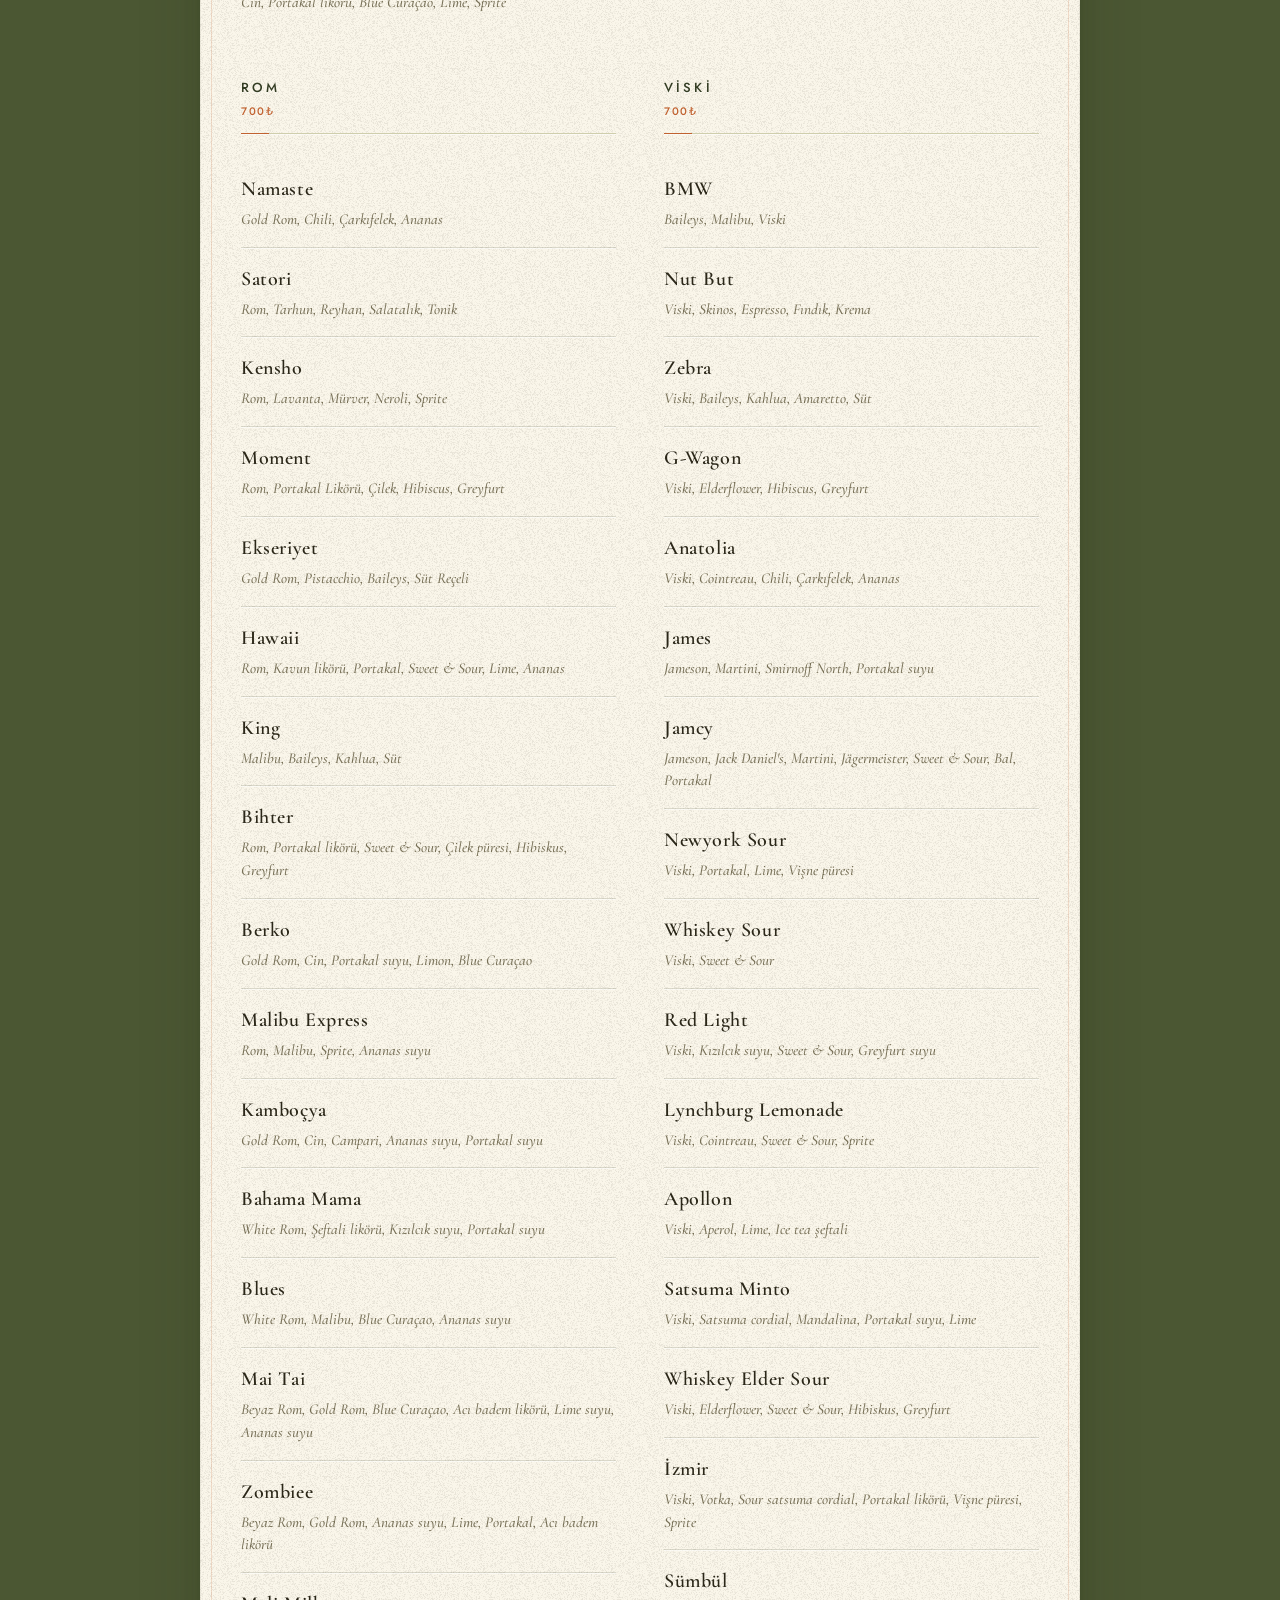
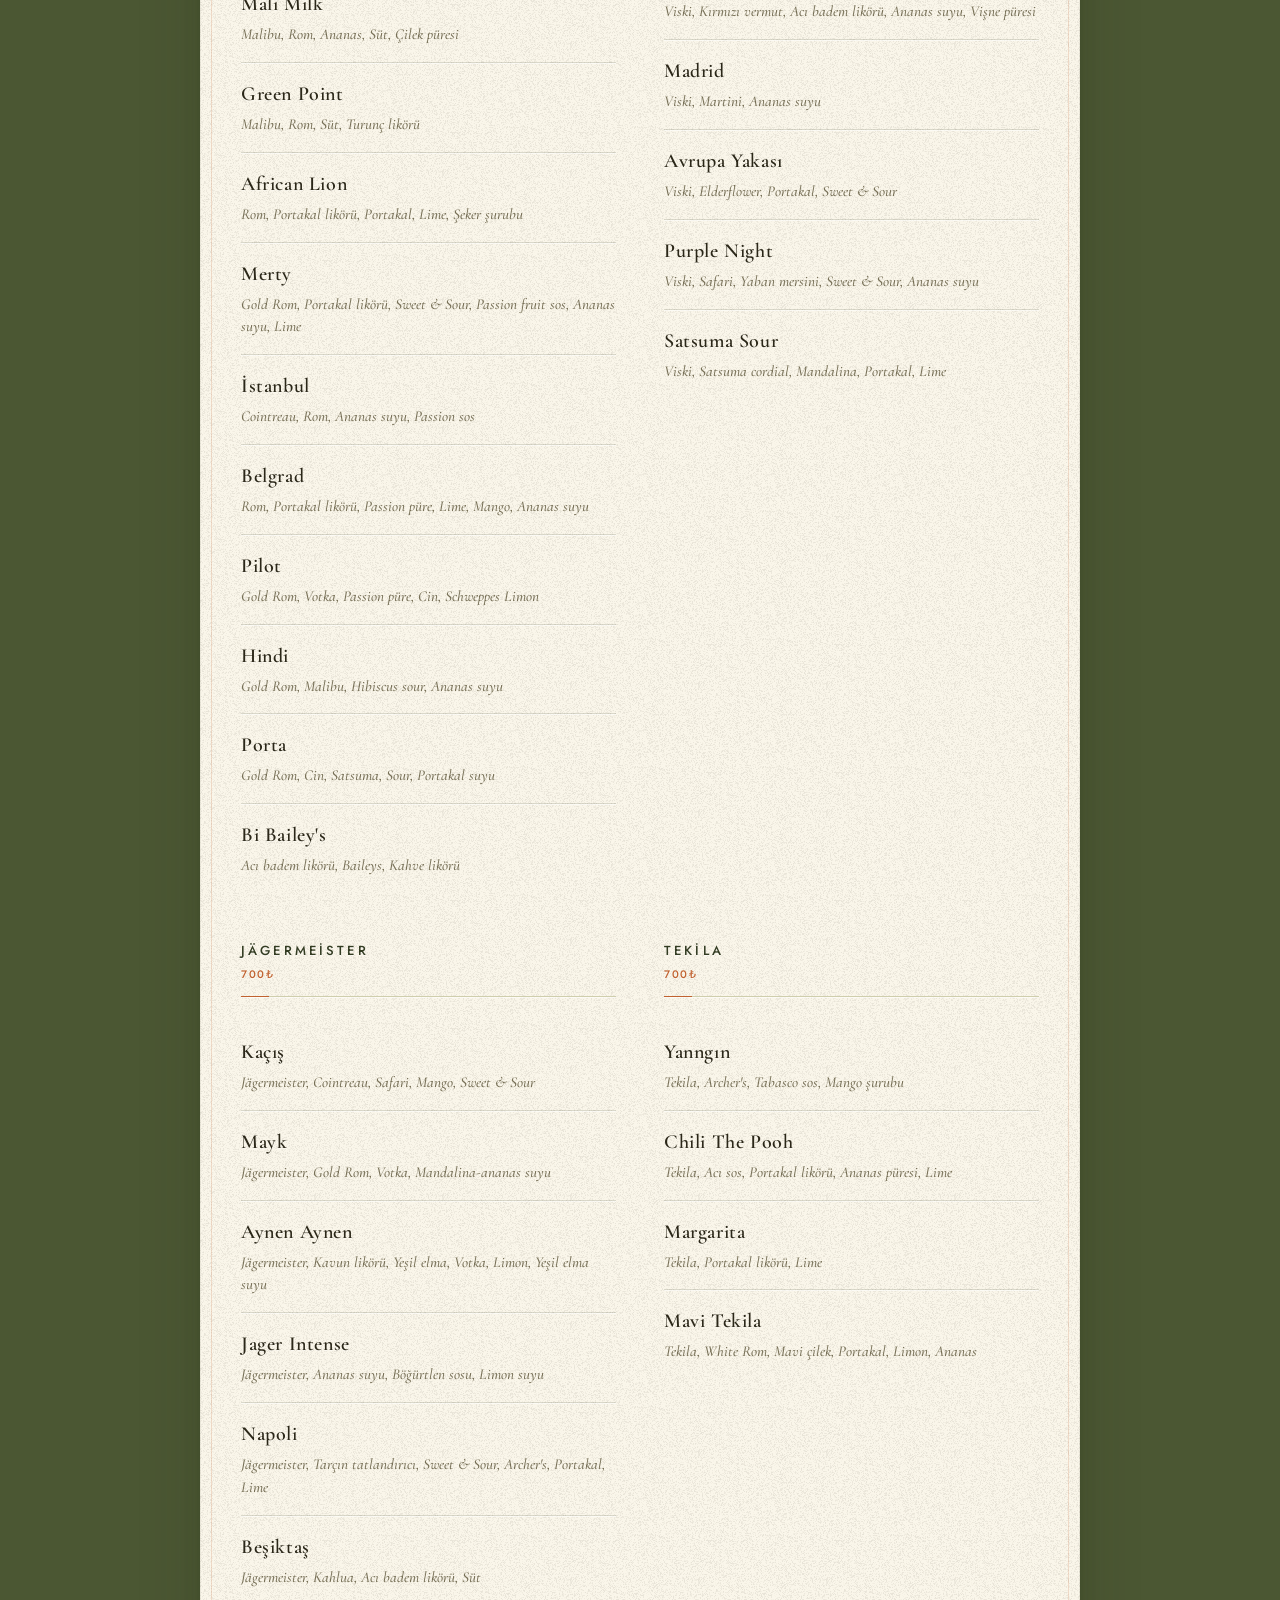
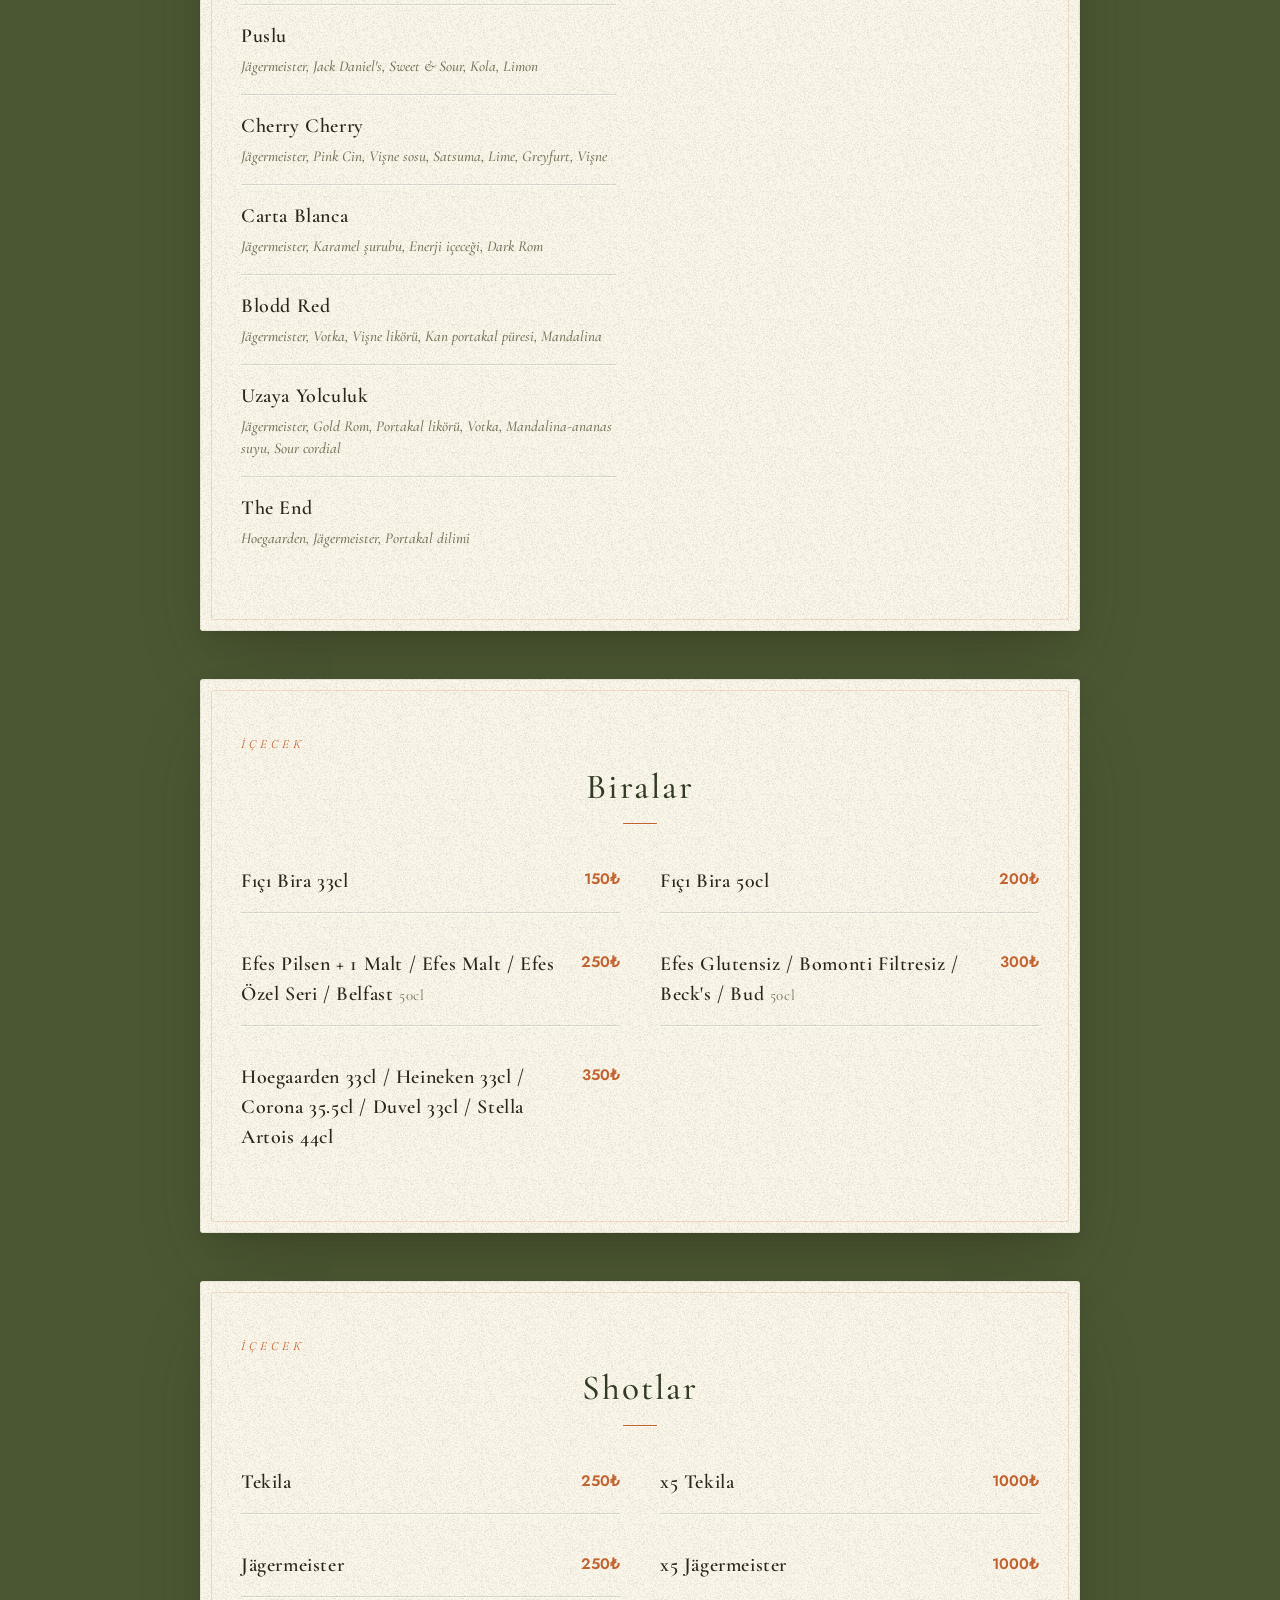
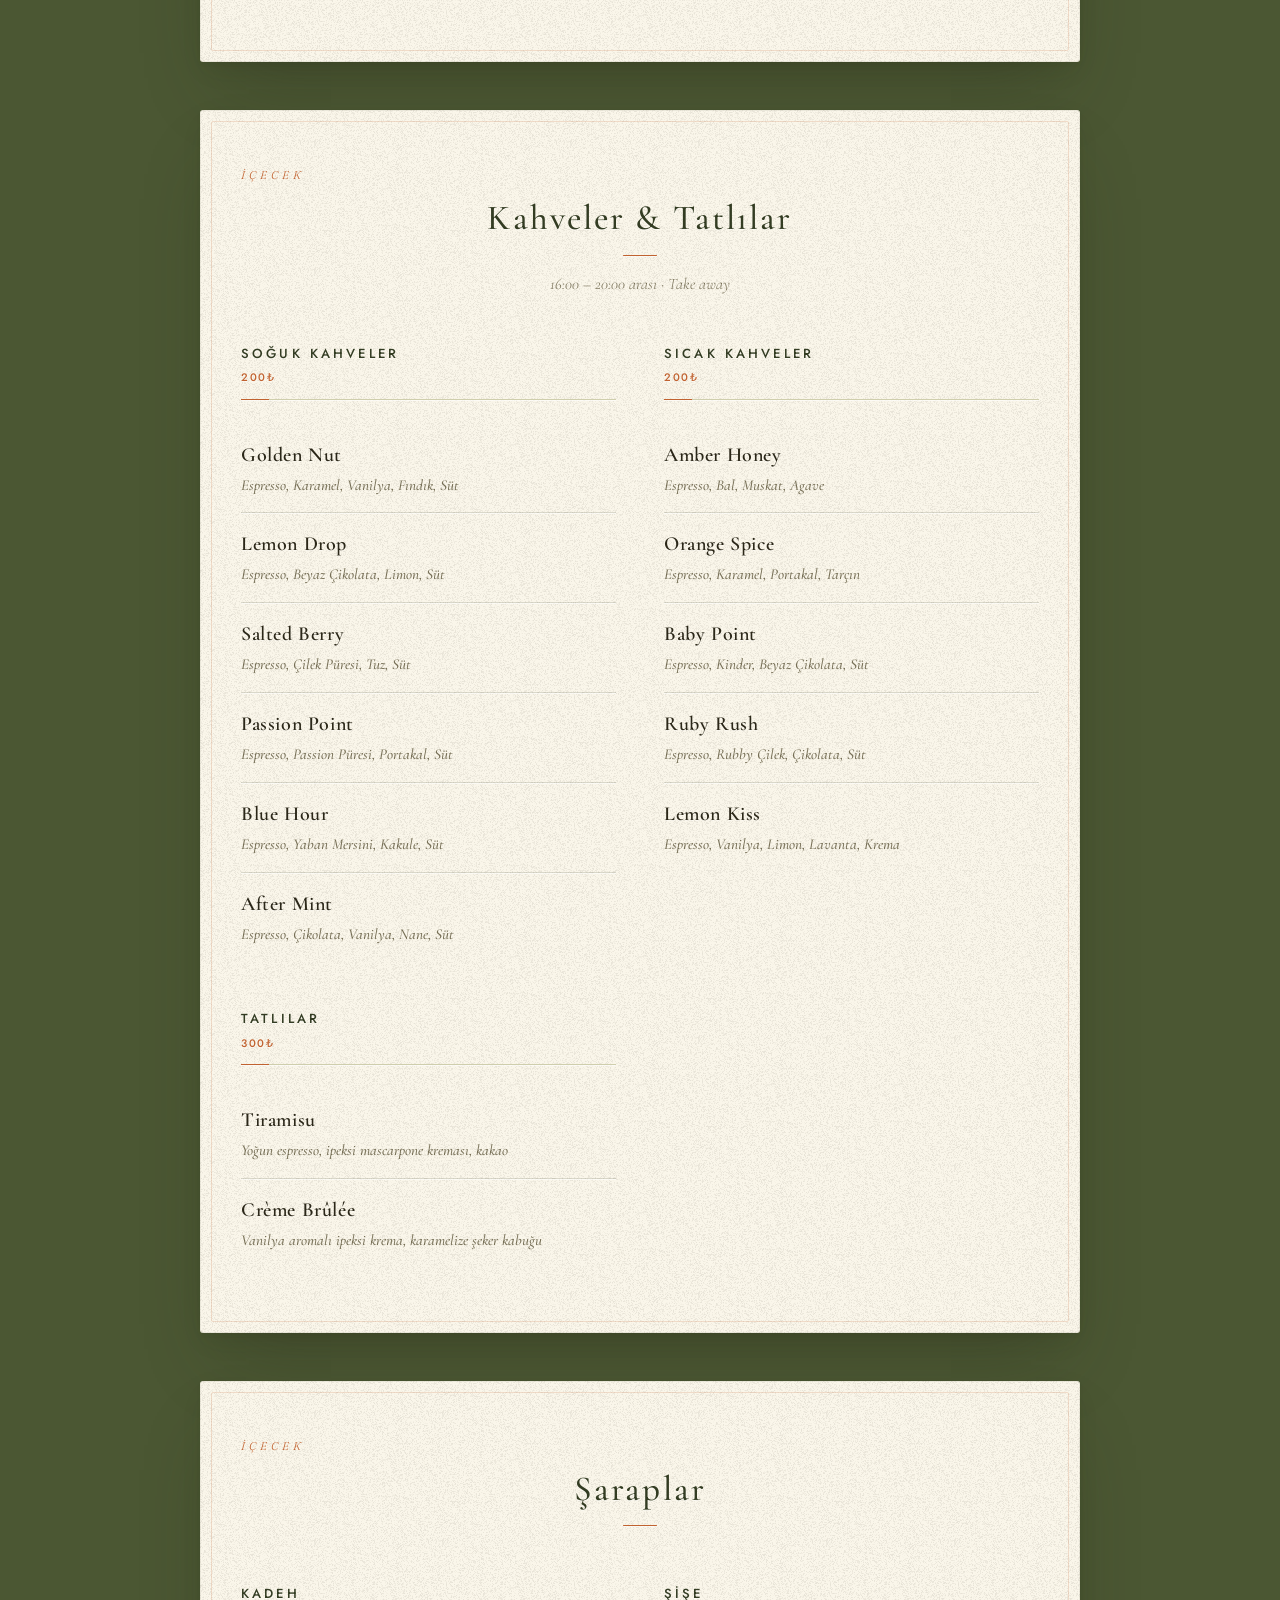
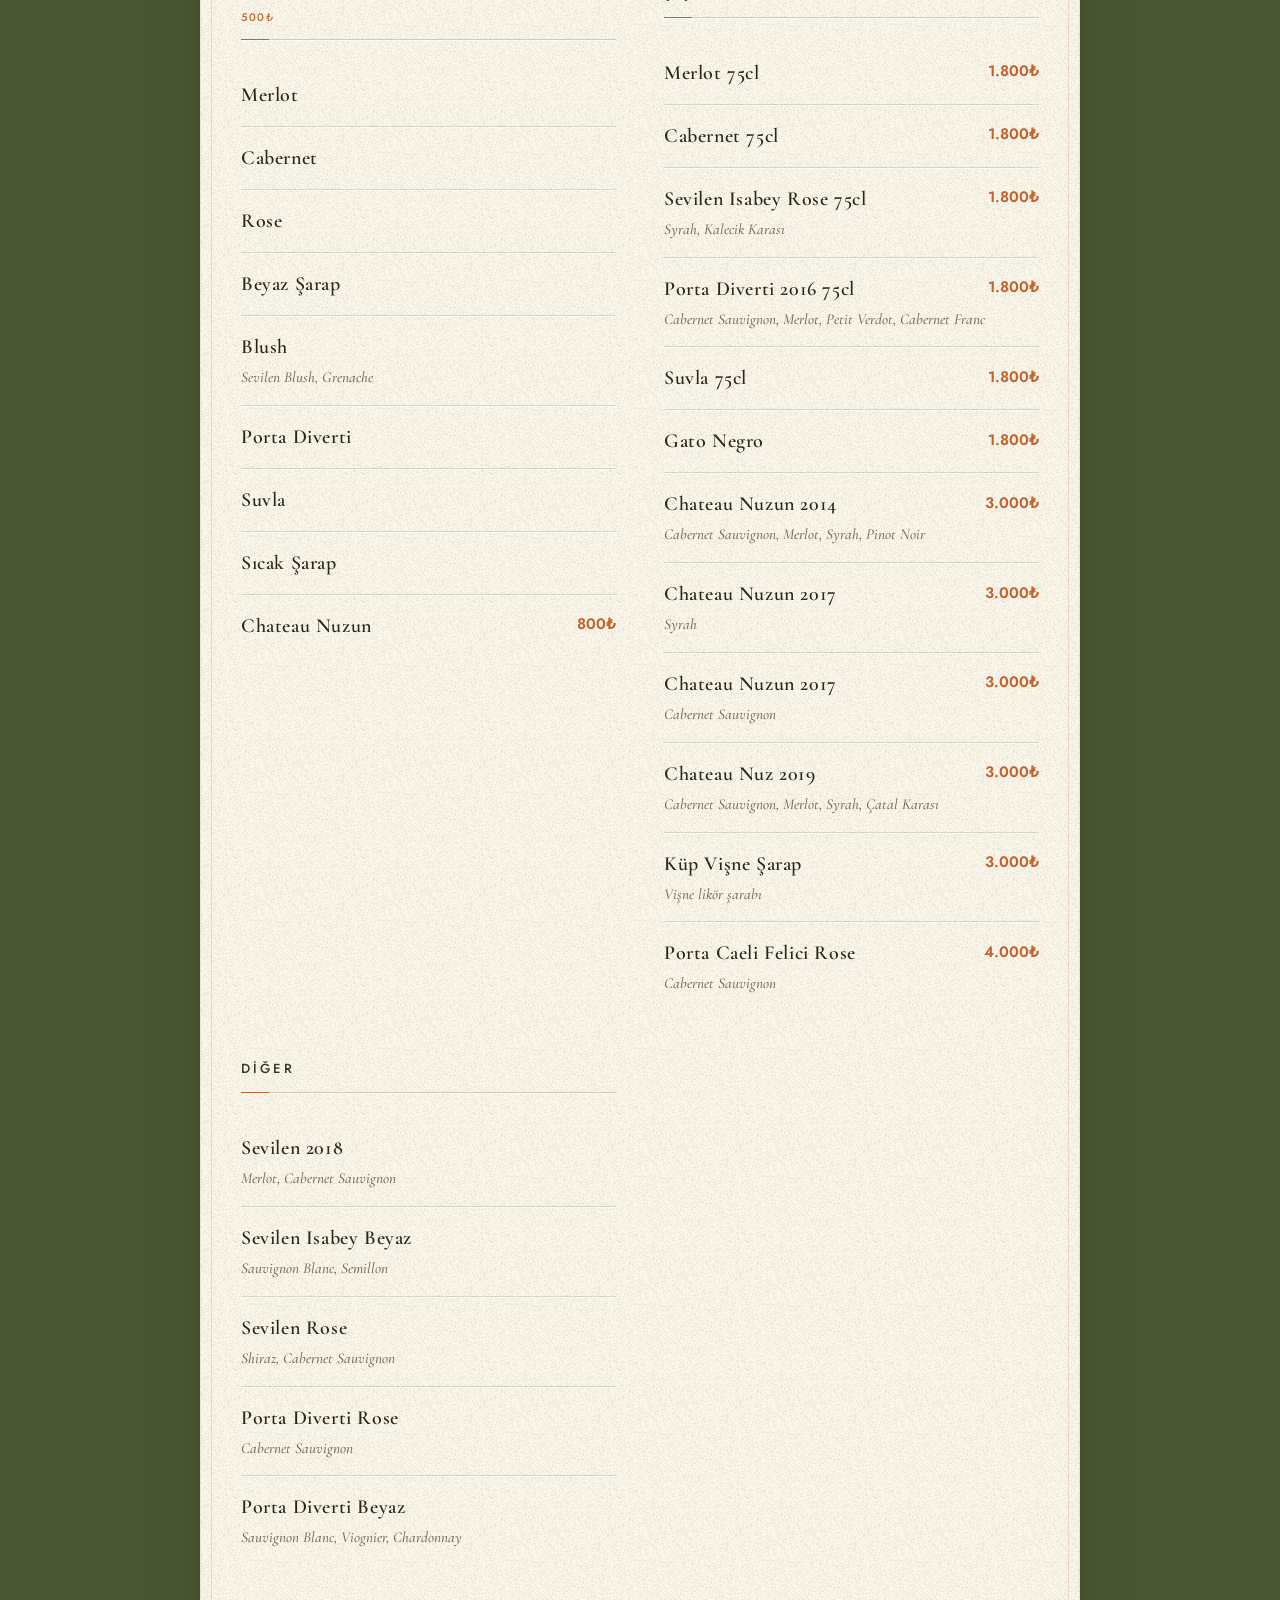
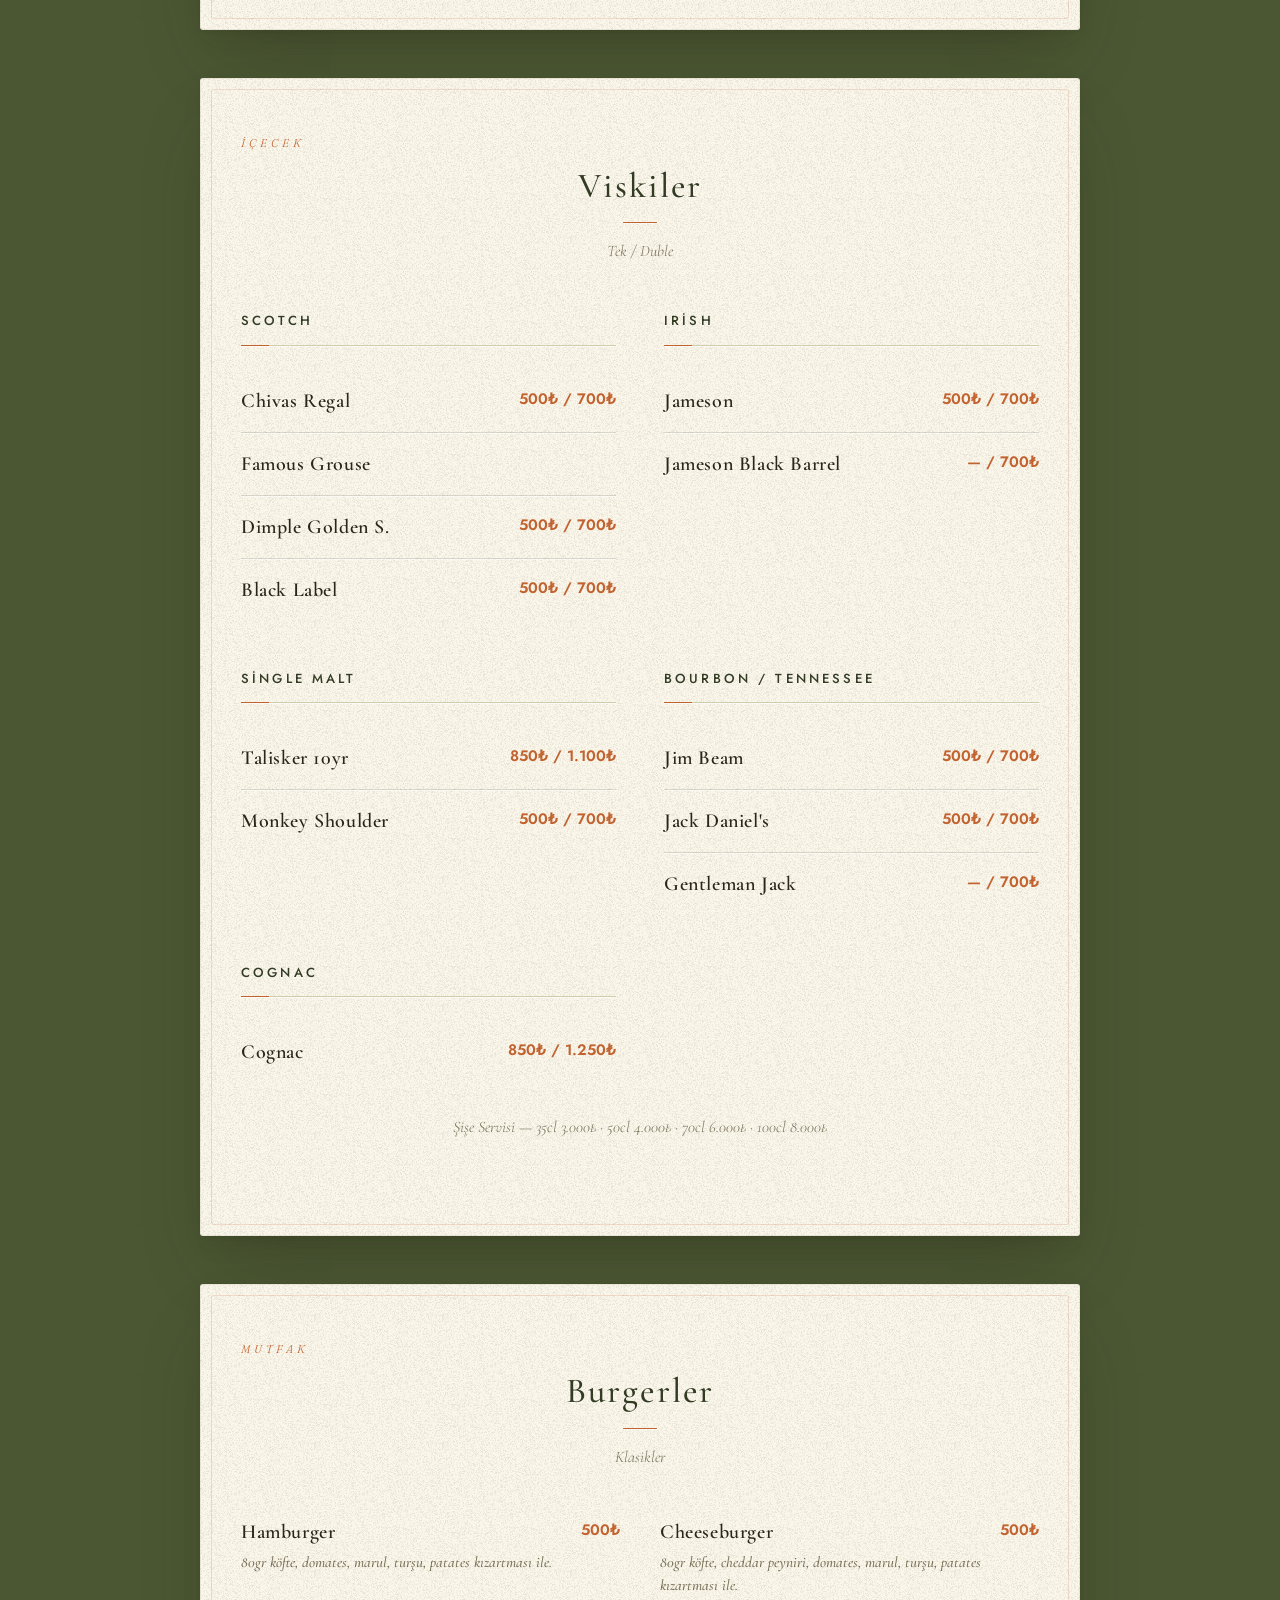
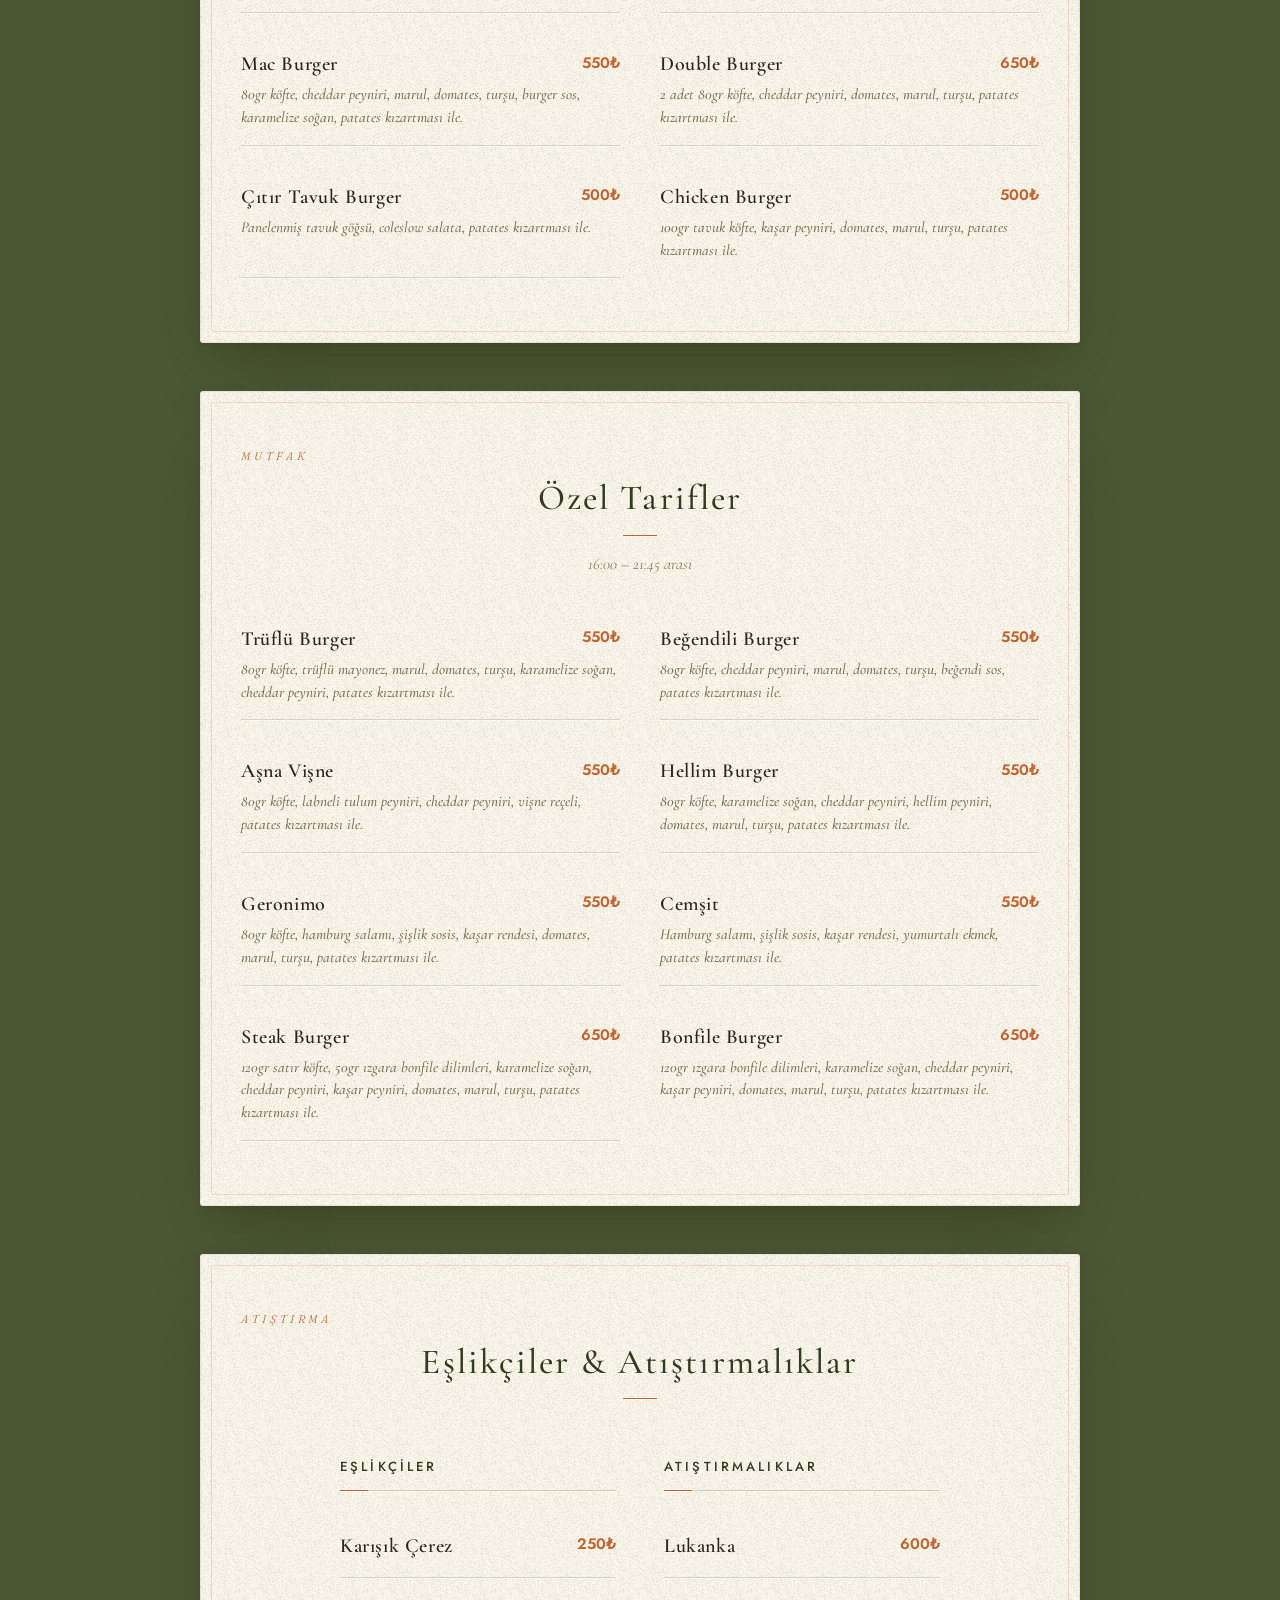
==== commit 1d0c51bb: "Saraplar ve Viskiler bolumlerine gercek kasa fiyatlarini ekle, yeni markalar (Black Label, Monkey Sh" ====
--- a/index.html
+++ b/index.html
@@ -308,50 +308,84 @@
   <section id="saraplar" class="menu-section menu-card">
     <p class="eyebrow section-eyebrow">İçecek</p>
     <h2>Şaraplar</h2>
-    <div class="list-grid">
-      <div class="item"><h4>Chateau Nuz 2019</h4><p>Cabernet Sauvignon, Merlot, Syrah, Çatal Karası</p></div>
-      <div class="item"><h4>Chateau Nuzun 2017</h4><p>Syrah</p></div>
-      <div class="item"><h4>Chateau Nuzun 2017</h4><p>Cabernet Sauvignon</p></div>
-      <div class="item"><h4>Chateau Nuzun 2014</h4><p>Cabernet Sauvignon, Merlot, Syrah, Pinot Noir</p></div>
-      <div class="item"><h4>Sevilen 2018</h4><p>Merlot, Cabernet Sauvignon</p></div>
-      <div class="item"><h4>Sevilen Isabey Rose</h4><p>Syrah, Kalecik Karası</p></div>
-      <div class="item"><h4>Sevilen Isabey Beyaz</h4><p>Sauvignon Blanc, Semillon</p></div>
-      <div class="item"><h4>Sevilen Rose</h4><p>Shiraz, Cabernet Sauvignon</p></div>
-      <div class="item"><h4>Sevilen Blush</h4><p>Grenache</p></div>
-      <div class="item"><h4>Porta Diverti 2016</h4><p>Cabernet Sauvignon, Merlot, Petit Verdot, Cabernet Franc</p></div>
-      <div class="item"><h4>Porta Diverti Rose</h4><p>Cabernet Sauvignon</p></div>
-      <div class="item"><h4>Porta Diverti Beyaz</h4><p>Sauvignon Blanc, Viognier, Chardonnay</p></div>
-      <div class="item"><h4>Porta Caeli Felici Rose</h4><p>Cabernet Sauvignon</p></div>
-      <div class="item"><h4>Küp Vişne Şarap</h4><p>Vişne likör şarabı</p></div>
-      <div class="item"><h4>Sıcak Şarap</h4></div>
+
+    <div class="cat-grid">
+      <div class="cat">
+        <h3>Kadeh <span class="cat-price">500₺</span></h3>
+        <div class="item"><h4>Merlot</h4></div>
+        <div class="item"><h4>Cabernet</h4></div>
+        <div class="item"><h4>Rose</h4></div>
+        <div class="item"><h4>Beyaz Şarap</h4></div>
+        <div class="item"><h4>Blush</h4><p>Sevilen Blush, Grenache</p></div>
+        <div class="item"><h4>Porta Diverti</h4></div>
+        <div class="item"><h4>Suvla</h4></div>
+        <div class="item"><h4>Sıcak Şarap</h4></div>
+        <div class="item item-row"><h4>Chateau Nuzun</h4><span class="price">800₺</span></div>
+      </div>
+
+      <div class="cat">
+        <h3>Şişe</h3>
+        <div class="item item-row"><h4>Merlot 75cl</h4><span class="price">1.800₺</span></div>
+        <div class="item item-row"><h4>Cabernet 75cl</h4><span class="price">1.800₺</span></div>
+        <div class="item"><div class="item-row"><h4>Sevilen Isabey Rose 75cl</h4><span class="price">1.800₺</span></div><p>Syrah, Kalecik Karası</p></div>
+        <div class="item"><div class="item-row"><h4>Porta Diverti 2016 75cl</h4><span class="price">1.800₺</span></div><p>Cabernet Sauvignon, Merlot, Petit Verdot, Cabernet Franc</p></div>
+        <div class="item item-row"><h4>Suvla 75cl</h4><span class="price">1.800₺</span></div>
+        <div class="item item-row"><h4>Gato Negro</h4><span class="price">1.800₺</span></div>
+        <div class="item"><div class="item-row"><h4>Chateau Nuzun 2014</h4><span class="price">3.000₺</span></div><p>Cabernet Sauvignon, Merlot, Syrah, Pinot Noir</p></div>
+        <div class="item"><div class="item-row"><h4>Chateau Nuzun 2017</h4><span class="price">3.000₺</span></div><p>Syrah</p></div>
+        <div class="item"><div class="item-row"><h4>Chateau Nuzun 2017</h4><span class="price">3.000₺</span></div><p>Cabernet Sauvignon</p></div>
+        <div class="item"><div class="item-row"><h4>Chateau Nuz 2019</h4><span class="price">3.000₺</span></div><p>Cabernet Sauvignon, Merlot, Syrah, Çatal Karası</p></div>
+        <div class="item"><div class="item-row"><h4>Küp Vişne Şarap</h4><span class="price">3.000₺</span></div><p>Vişne likör şarabı</p></div>
+        <div class="item"><div class="item-row"><h4>Porta Caeli Felici Rose</h4><span class="price">4.000₺</span></div><p>Cabernet Sauvignon</p></div>
+      </div>
+
+      <div class="cat">
+        <h3>Diğer</h3>
+        <div class="item"><h4>Sevilen 2018</h4><p>Merlot, Cabernet Sauvignon</p></div>
+        <div class="item"><h4>Sevilen Isabey Beyaz</h4><p>Sauvignon Blanc, Semillon</p></div>
+        <div class="item"><h4>Sevilen Rose</h4><p>Shiraz, Cabernet Sauvignon</p></div>
+        <div class="item"><h4>Porta Diverti Rose</h4><p>Cabernet Sauvignon</p></div>
+        <div class="item"><h4>Porta Diverti Beyaz</h4><p>Sauvignon Blanc, Viognier, Chardonnay</p></div>
+      </div>
     </div>
   </section>
 
   <section id="viskiler" class="menu-section menu-card">
     <p class="eyebrow section-eyebrow">İçecek</p>
     <h2>Viskiler</h2>
+    <p class="section-sub">Tek / Duble</p>
+
     <div class="cat-grid">
       <div class="cat">
         <h3>Scotch</h3>
-        <div class="item"><h4>Chivas Regal 12y</h4></div>
-        <div class="item"><h4>Chivas Regal 13y</h4></div>
+        <div class="item item-row"><h4>Chivas Regal</h4><span class="price">500₺ / 700₺</span></div>
         <div class="item"><h4>Famous Grouse</h4></div>
-        <div class="item"><h4>Dimple Golden S.</h4></div>
+        <div class="item item-row"><h4>Dimple Golden S.</h4><span class="price">500₺ / 700₺</span></div>
+        <div class="item item-row"><h4>Black Label</h4><span class="price">500₺ / 700₺</span></div>
       </div>
       <div class="cat">
         <h3>Irish</h3>
-        <div class="item"><h4>Jameson</h4></div>
+        <div class="item item-row"><h4>Jameson</h4><span class="price">500₺ / 700₺</span></div>
+        <div class="item item-row"><h4>Jameson Black Barrel</h4><span class="price">— / 700₺</span></div>
       </div>
       <div class="cat">
         <h3>Single Malt</h3>
-        <div class="item"><h4>Talisker 10yr</h4></div>
+        <div class="item item-row"><h4>Talisker 10yr</h4><span class="price">850₺ / 1.100₺</span></div>
+        <div class="item item-row"><h4>Monkey Shoulder</h4><span class="price">500₺ / 700₺</span></div>
       </div>
       <div class="cat">
         <h3>Bourbon / Tennessee</h3>
-        <div class="item"><h4>Jim Beam</h4></div>
-        <div class="item"><h4>Jack Daniel's</h4></div>
-      </div>
-    </div>
+        <div class="item item-row"><h4>Jim Beam</h4><span class="price">500₺ / 700₺</span></div>
+        <div class="item item-row"><h4>Jack Daniel's</h4><span class="price">500₺ / 700₺</span></div>
+        <div class="item item-row"><h4>Gentleman Jack</h4><span class="price">— / 700₺</span></div>
+      </div>
+      <div class="cat">
+        <h3>Cognac</h3>
+        <div class="item item-row"><h4>Cognac</h4><span class="price">850₺ / 1.250₺</span></div>
+      </div>
+    </div>
+
+    <p class="section-sub" style="margin-top:2rem;">Şişe Servisi — 35cl 3.000₺ · 50cl 4.000₺ · 70cl 6.000₺ · 100cl 8.000₺</p>
   </section>
 
   <section id="burgerler" class="menu-section menu-card">
